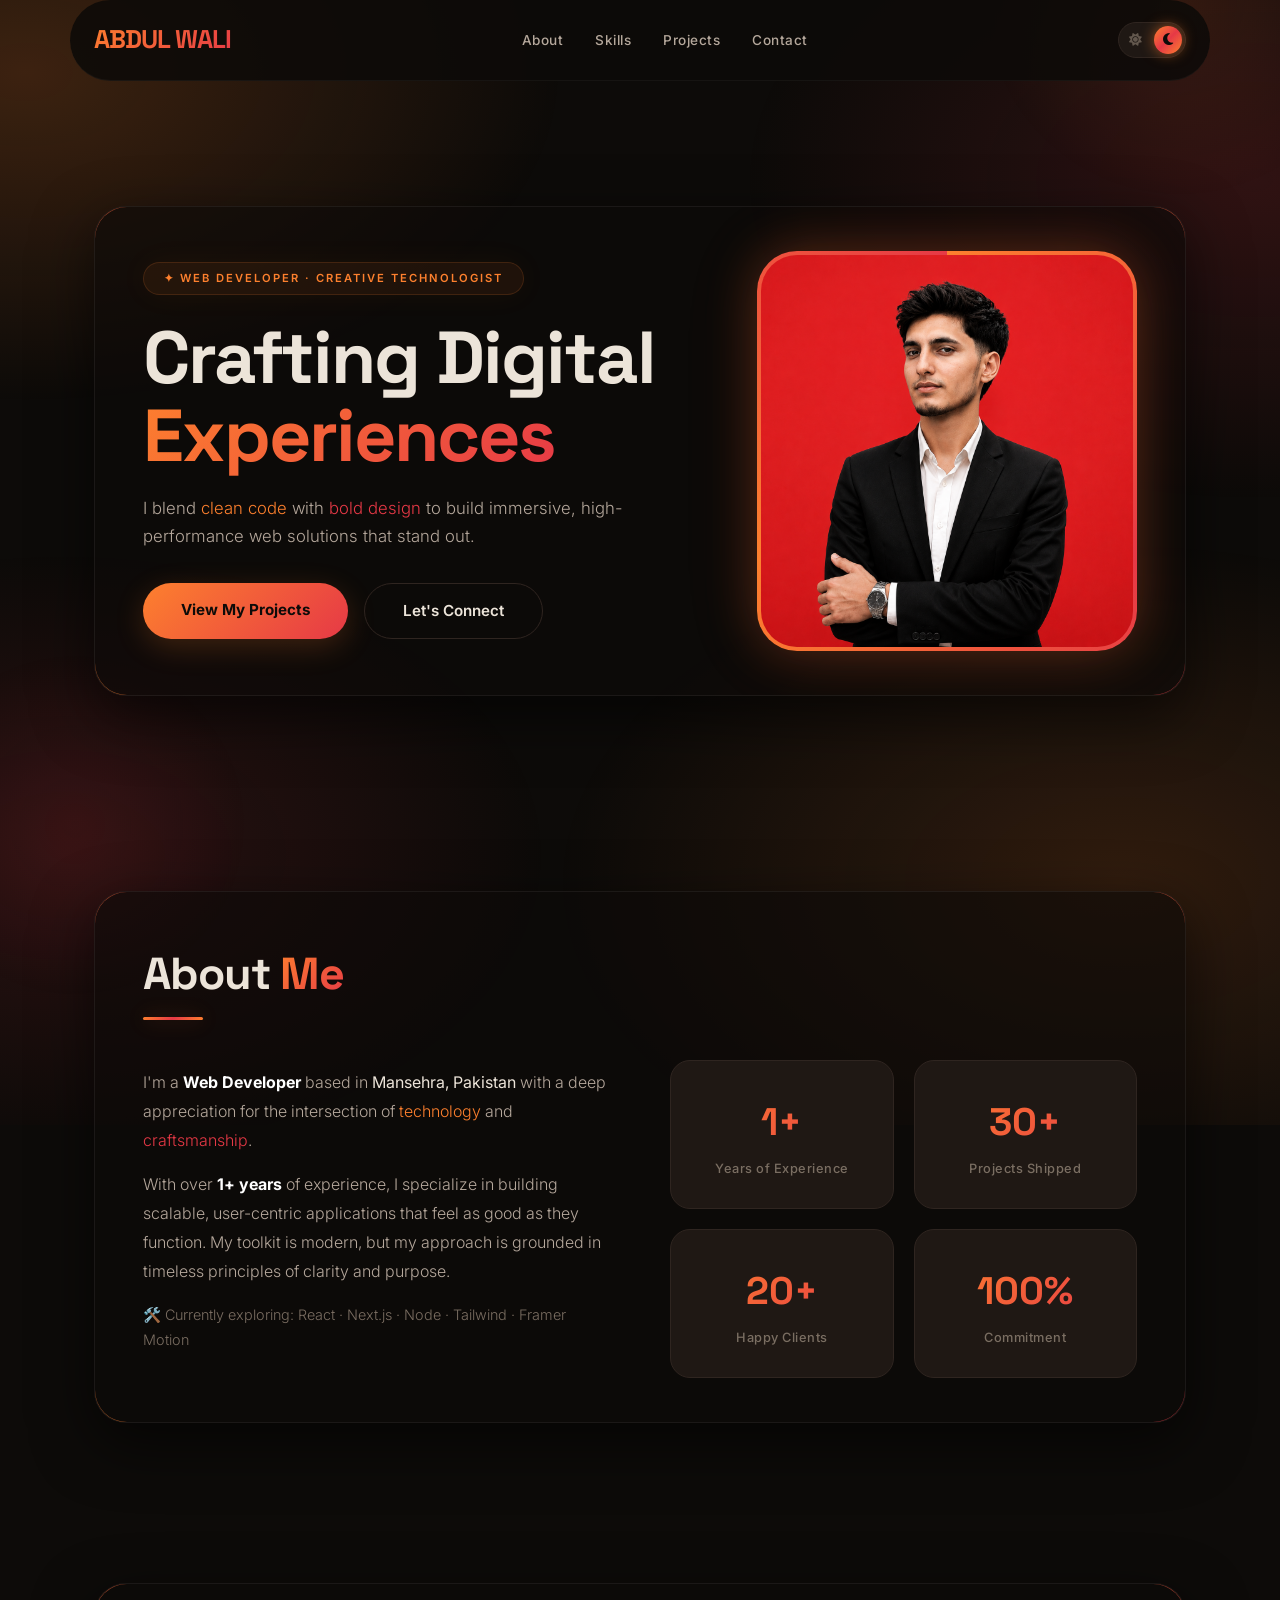
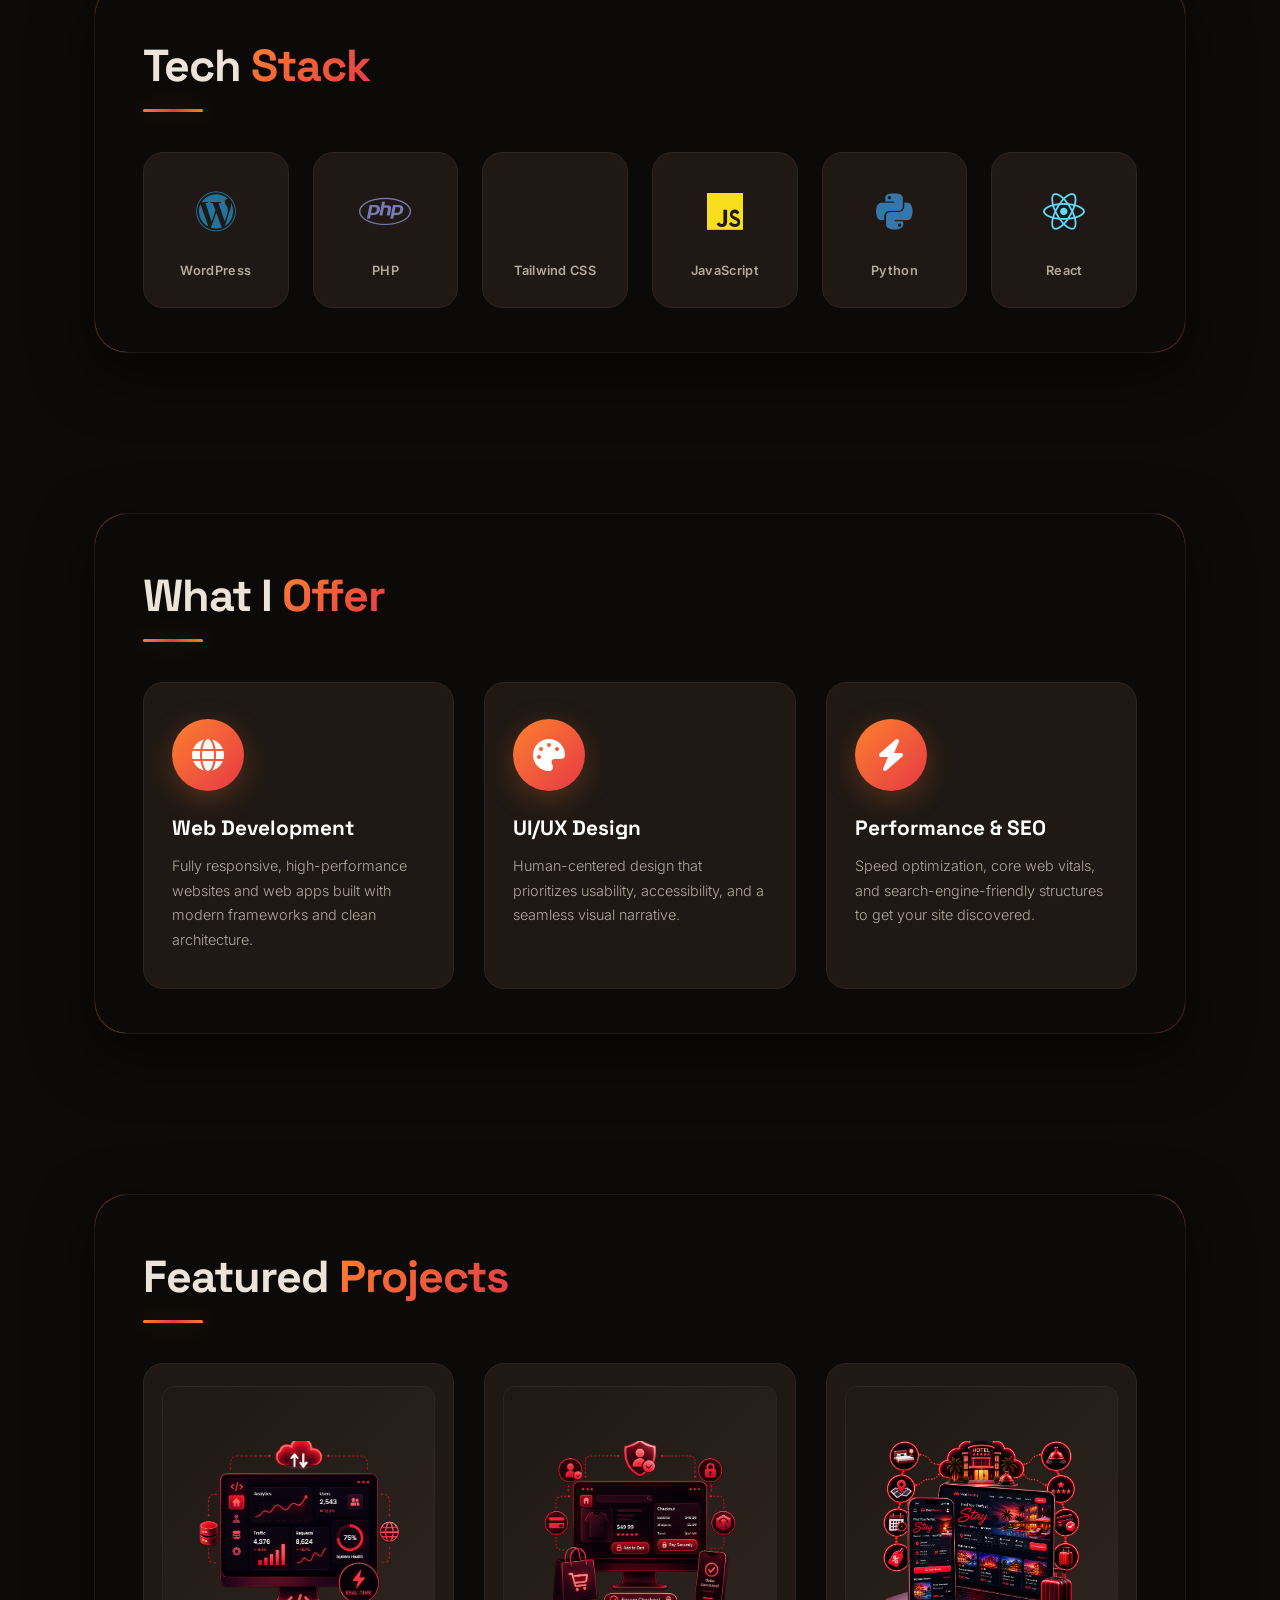
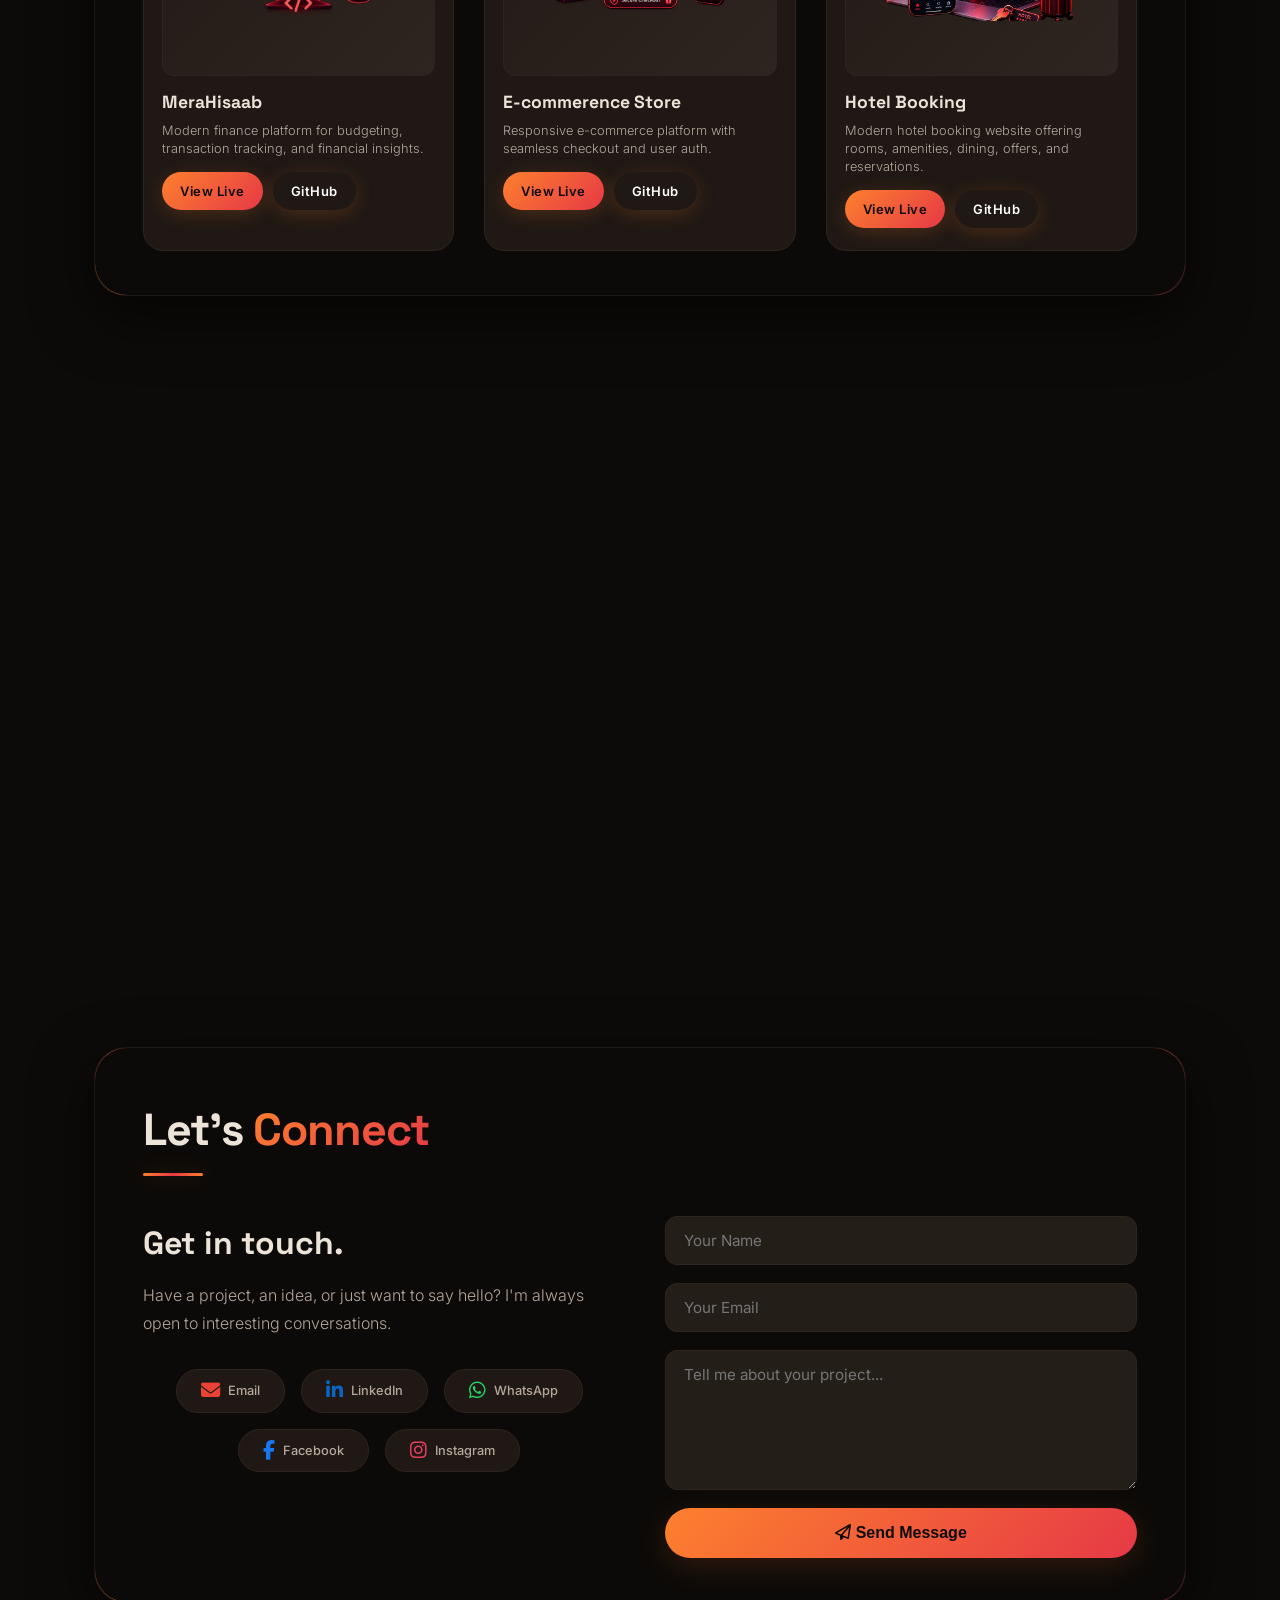
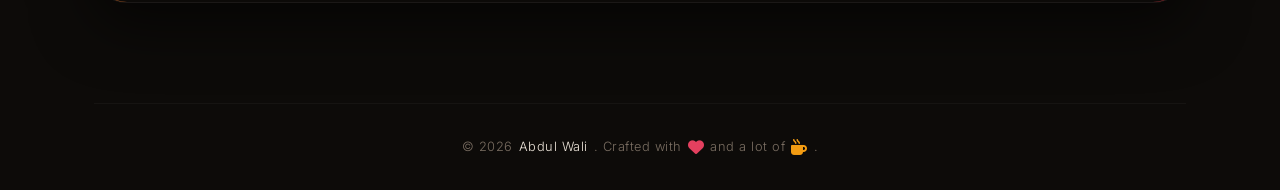
==== index.html @ cb3c31dd "Change greeting from 'Hello' to 'Goodbye'" ====
<!DOCTYPE html>
<html lang="en" data-theme="dark">

<head>
    <meta charset="UTF-8" />
    <meta name="viewport" content="width=device-width, initial-scale=1.0" />
    <title>Abdul Wali · Web Developer</title>
    <link rel="preconnect" href="https://fonts.googleapis.com" />
    <link rel="preconnect" href="https://fonts.gstatic.com" crossorigin />
    <link rel="icon" type="image/png" sizes="16x16" href="./protfolio.png">
    <link rel="icon" type="image/png" sizes="32x32" href="./protfolio.png">
    <link rel="icon" type="image/png" sizes="48x48" href="./protfolio.png">
    <link rel="apple-touch-icon" sizes="180x180" href="./protfolio.png">
    <link
        href="https://fonts.googleapis.com/css2?family=Space+Grotesk:wght@400;500;600;700&family=Inter:wght@300;400;500;600&family=Poppins:wght@600;700;800;900&display=swap"
        rel="stylesheet" />
    <link rel="stylesheet" href="https://cdnjs.cloudflare.com/ajax/libs/font-awesome/6.7.2/css/all.min.css" />
    <!-- ===== External Styles ===== -->
    <link rel="stylesheet" href="index.css" />
    <link rel="stylesheet" href="theme.css" />
    <!-- ===== THEME LOGIC (self-contained: dark / light) ===== -->
    <script>
        (function () {
            var R = document.documentElement, K = 'portfolio-theme';
            try { if (localStorage.getItem(K) === 'light') R.setAttribute('data-theme', 'light'); } catch (e) {}

            function sync(t) {
                var b = document.getElementById('themeToggle');
                if (!b) return;
                b.setAttribute('aria-checked', t === 'dark' ? 'true' : 'false');
                b.setAttribute('title', t === 'dark' ? 'Switch to light mode' : 'Switch to dark mode');
            }
            function setTheme(t) {
                R.setAttribute('data-theme', t);
                try { localStorage.setItem(K, t); } catch (e) {}
                sync(t);
            }
            window.toggleTheme = function () {
                R.classList.add('theme-anim');
                setTheme(R.getAttribute('data-theme') === 'dark' ? 'light' : 'dark');
                setTimeout(function () { R.classList.remove('theme-anim'); }, 600);
            };
            document.addEventListener('click', function (e) {
                if (e.target.closest && e.target.closest('#themeToggle')) window.toggleTheme();
            });
            document.addEventListener('DOMContentLoaded', function () {
                sync(R.getAttribute('data-theme') || 'dark');
            });
        })();
    </script>
</head>

<body>

    <!-- ===== PRELOADER ===== -->
    <div id="preloader">
        <div class="loader-container">
            <div class="loader-percent">
                <span id="percentNum">0</span><span class="percent-symbol">%</span>
            </div>
            <p class="loader-sub">Loading experience...</p>
        </div>
    </div>

    <!-- Background Orbs -->
    <div class="orb orb-1"></div>
    <div class="orb orb-2"></div>

    <div class="container">

        <!-- ===== NAVIGATION ===== -->
        <nav id="navbar">
            <div class="logo">ABDUL WALI</div>
            <button class="hamburger" id="hamburger" aria-label="Toggle navigation">
                <i class="fas fa-bars"></i>
            </button>
            <ul class="nav-links" id="navLinks">
                <li><a href="#about">About</a></li>
                <li><a href="#skills">Skills</a></li>
                <li><a href="#work">Projects</a></li>
                <li><a href="#contact">Contact</a></li>
            </ul>
            <!-- ===== THEME TOGGLE (Dark / Light) ===== -->
            <button class="theme-toggle" id="themeToggle" type="button" role="switch" aria-checked="true"
                aria-label="Toggle dark and light theme" title="Switch to light mode">
                <i class="fa-solid fa-sun tt-sun"></i>
                <i class="fa-solid fa-moon tt-moon"></i>
                <span class="tt-knob">
                    <i class="fa-solid fa-moon k-moon"></i>
                    <i class="fa-solid fa-sun k-sun"></i>
                </span>
            </button>
        </nav>

        <!-- ===== HERO ===== -->
        <section class="hero" id="home">
            <div class="section-glass reveal">
                <div class="hero-content">
                    <span class="badge">✦ Web Developer · Creative Technologist</span>
                    <h1>
                        Crafting Digital<br />
                        <span class="gradient-text">Experiences</span>
                    </h1>
                    <p>
                        I blend <span style="color:var(--neon-orange);">clean code</span> with
                        <span style="color:var(--neon-red);">bold design</span> to build
                        immersive, high-performance web solutions that stand out.
                    </p>
                    <div class="btn-group">
                        <a href="#work" class="btn-primary">View My Projects</a>
                        <a href="#contact" class="btn-secondary">Let's Connect</a>
                    </div>
                </div>
                <div class="hero-image-wrapper">
                    <img src="./mypci3.png" alt="Abdul Wali" />
                </div>
            </div>
        </section>

        <!-- ===== ABOUT ===== -->
        <section id="about">
            <div class="section-glass reveal">
                <h2 class="section-title">About <span class="accent">Me</span></h2>
                <div class="about-grid">
                    <div class="about-text">
                        <p>
                            I'm a <strong style="color:#fff;">Web Developer</strong> based in
                            <span class="earthy-accent">Mansehra, Pakistan</span> with a deep appreciation for the
                            intersection of <span style="color:var(--neon-orange);">technology</span> and
                            <span style="color:var(--neon-red);">craftsmanship</span>.
                        </p>
                        <p>
                            With over <strong style="color:#fff;">1+ years</strong> of experience,
                            I specialize in building scalable, user-centric applications that feel as
                            good as they function. My toolkit is modern, but my approach is grounded
                            in timeless principles of clarity and purpose.
                        </p>
                        <p style="color:var(--text-muted); font-size:0.9rem;">
                            🛠️ Currently exploring: React · Next.js · Node · Tailwind · Framer Motion
                        </p>
                    </div>
                    <div class="about-stats">
                        <div class="stat-card" data-count="1" data-suffix="+">
                            <div class="number"><span class="num-only">0</span>+</div>
                            <div class="label">Years of Experience</div>
                        </div>
                        <div class="stat-card" data-count="30" data-suffix="+">
                            <div class="number"><span class="num-only">0</span>+</div>
                            <div class="label">Projects Shipped</div>
                        </div>
                        <div class="stat-card" data-count="20" data-suffix="+">
                            <div class="number"><span class="num-only">0</span>+</div>
                            <div class="label">Happy Clients</div>
                        </div>
                        <div class="stat-card" data-count="100" data-suffix="%">
                            <div class="number"><span class="num-only">0</span>%</div>
                            <div class="label">Commitment</div>
                        </div>
                    </div>
                </div>
            </div>
        </section>

        <!-- ===== SKILLS ===== -->
        <section id="skills">
            <div class="section-glass reveal">
                <h2 class="section-title">Tech <span class="accent">Stack</span></h2>
                <div class="skills-grid">
                    <div class="skill-item">
                        <span class="icon"><i class="fa-brands fa-wordpress"></i></span>
                        <span class="name">WordPress</span>
                    </div>
                    <div class="skill-item">
                        <span class="icon"><i class="fa-brands fa-php"></i></span>
                        <span class="name">PHP</span>
                    </div>
                    <div class="skill-item">
                        <span class="icon"><i class="fa-brands fa-tailwind-css"></i></span>
                        <span class="name">Tailwind CSS</span>
                    </div>
                    <div class="skill-item">
                        <span class="icon"><i class="fa-brands fa-js"></i></span>
                        <span class="name">JavaScript</span>
                    </div>
                    <div class="skill-item">
                        <span class="icon"><i class="fa-brands fa-python"></i></span>
                        <span class="name">Python</span>
                    </div>
                    <div class="skill-item">
                        <span class="icon"><i class="fa-brands fa-react"></i></span>
                        <span class="name">React</span>
                    </div>
                </div>
            </div>
        </section>

        <!-- ===== SERVICES ===== -->
        <section id="services">
            <div class="section-glass reveal">
                <h2 class="section-title">What I <span class="accent">Offer</span></h2>
                <div class="services-grid">
                    <div class="service-card">
                        <span class="icon-globe"><i class="fa-solid fa-globe"></i></span>
                        <h3>Web Development</h3>
                        <p>Fully responsive, high-performance websites and web apps built with modern frameworks and clean architecture.</p>
                    </div>
                    <div class="service-card">
                        <span class="icon-palette"><i class="fa-solid fa-palette"></i></span>
                        <h3>UI/UX Design</h3>
                        <p>Human-centered design that prioritizes usability, accessibility, and a seamless visual narrative.</p>
                    </div>
                    <div class="service-card">
                        <span class="icon-bolt"><i class="fa-solid fa-bolt"></i></span>
                        <h3>Performance &amp; SEO</h3>
                        <p>Speed optimization, core web vitals, and search-engine-friendly structures to get your site discovered.</p>
                    </div>
                </div>
            </div>
        </section>

        <!-- ===== PROJECTS ===== -->
        <section id="work">
            <div class="section-glass reveal">
                <h2 class="section-title">Featured <span class="accent">Projects</span></h2>
                <div class="projects-grid">
                    <div class="project-card">
                        <div class="thumb"><img src="./servicespic-1.png" alt="StockAI" loading="lazy" /></div>
                        <h3>MeraHisaab</h3>
                        <p>Modern finance platform for budgeting, transaction tracking, and financial insights.</p>
                        <div class="project-buttons">
                            <a href="https://abdulwkhan449-cpu.github.io/MeraHisaab/" target="_blank" rel="noopener noreferrer" class="btn-live">View Live</a>
                            <a href="https://github.com/abdulwkhan449-cpu/MeraHisaab" target="_blank" rel="noopener noreferrer" class="btn-github">GitHub</a>
                        </div>
                    </div>
                    <div class="project-card">
                        <div class="thumb"><img src="./servicepic-2.png" alt="ShopVerse" loading="lazy" /></div>
                        <h3>E-commerence Store</h3>
                        <p>Responsive e-commerce platform with seamless checkout and user auth.</p>
                        <div class="project-buttons">
                            <a href="https://abdulwkhan449-cpu.github.io/Javed-Traders--Baffa/" target="_blank" rel="noopener noreferrer" class="btn-live">View Live</a>
                            <a href="https://github.com/abdulwkhan449-cpu/Javed-Traders--Baffa" target="_blank" rel="noopener noreferrer" class="btn-github">GitHub</a>
                        </div>
                    </div>
                    <div class="project-card">
                        <div class="thumb"><img src="./2345.png" alt="WeatherVue" loading="lazy" /></div>
                        <h3>Hotel Booking </h3>
                        <p>Modern hotel booking website offering rooms, amenities, dining, offers, and reservations.</p>
                        <div class="project-buttons">
                            <a href="https://abdulwkhan449-cpu.github.io/Hotel-Booking-/" target="_blank" rel="noopener noreferrer" class="btn-live">View Live</a>
                            <a href="https://github.com/abdulwkhan449-cpu/Hotel-Booking-/settings/pages" target="_blank" rel="noopener noreferrer" class="btn-github">GitHub</a>
                        </div>
                    </div>
                </div>
            </div>
        </section>

        <!-- ===== TESTIMONIALS ===== -->
        <section id="testimonials">
            <div class="section-glass reveal">
                <h2 class="section-title">Kind <span class="accent">Words</span></h2>
                <div class="testimonials-grid">
                    <div class="testimonial-card">
                        <div class="quote">"</div>
                        <p>An absolute pleasure to work with. Brought our vision to life with incredible attention to
                            detail and a deep understanding of user experience.</p>
                        <div class="author">
                            <span class="name">— Khurram khan</span>
                            <span class="role">CEO, CIMT</span>
                        </div>
                    </div>
                    <div class="testimonial-card">
                        <div class="quote">"</div>
                        <p>One of the most dedicated developers I've met. Not only did they deliver ahead of schedule,
                            but the code quality is top-tier.</p>
                        <div class="author">
                            <span class="name">— Talha Nawaz</span>
                            <span class="role">Product Lead, CIMT Mansehra</span>
                        </div>
                    </div>
                </div>
            </div>
        </section>

        <!-- ===== CONTACT ===== -->
        <section id="contact">
            <div class="section-glass reveal">
                <h2 class="section-title">Let's <span class="accent">Connect</span></h2>
                <div class="contact-wrapper">
                    <div class="contact-info">
                        <h2>Get in touch.</h2>
                        <p>
                            Have a project, an idea, or just want to say hello?
                            I'm always open to interesting conversations.
                        </p>
                        <div class="social-links">
                            <a href="https://mail.google.com/mail/u/0/#inbox?compose=new" class="social-link" aria-label="Email">
                                <span class="icon"><i class="fa-solid fa-envelope"></i></span>
                                Email
                            </a>
                            <a href="https://www.linkedin.com/in/abdul-wali-15829a40a/" target="_blank" class="social-link" aria-label="LinkedIn">
                                <span class="icon"><i class="fa-brands fa-linkedin-in"></i></span>
                                LinkedIn
                            </a>
                            <a href="https://wa.me/+923175565531?text=Hi%20Abdul%2C%20I%20have%20a%20project%20idea!" target="_blank" class="social-link" aria-label="WhatsApp">
                                <span class="icon"><i class="fa-brands fa-whatsapp"></i></span>
                                WhatsApp
                            </a>
                            <a href="https://www.facebook.com/abdulwali.17/" class="social-link" aria-label="Facebook">
                                <span class="icon"><i class="fa-brands fa-facebook-f"></i></span>
                                Facebook
                            </a>
                            <a href="https://www.instagram.com/iabdulwali19/" class="social-link" aria-label="Instagram">
                                <span class="icon"><i class="fa-brands fa-instagram"></i></span>
                                Instagram
                            </a>
                        </div>
                    </div>

                    <div class="contact-right-col">
                        <!-- ===== CONTACT FORM – Formspree ===== -->
                        <form class="contact-form" id="contactForm"
                              action="https://formspree.io/f/xojgbeqo"
                              method="POST">
                            <input type="text" name="name" placeholder="Your Name" required aria-label="Your Name" />
                            <input type="email" name="email" placeholder="Your Email" required aria-label="Your Email" />
                            <textarea name="message" placeholder="Tell me about your project..." required aria-label="Your Message"></textarea>
                            <button type="submit">
                                <i class="fa-regular fa-paper-plane"></i> Send Message
                            </button>
                        </form>

                        <!-- ===== SUCCESS MESSAGE ===== -->
                        <div class="form-success" id="formSuccess">
                            <div class="success-icon">
                                <i class="fa-solid fa-check"></i>
                            </div>
                            <h3>Thank You!</h3>
                            <p>
                                Your message has been sent successfully.<br />
                                I'll get back to you shortly.
                            </p>
                            <button class="btn-reset" id="resetFormBtn" type="button">Send another message</button>
                        </div>
                    </div>
                </div>
            </div>
        </section>

        <!-- ===== FOOTER ===== -->
        <footer>
            &copy; 2026 <span style="color:var(--text-primary);">Abdul Wali</span>.
            Crafted with <span class="footer-icon"><i class="fa-solid fa-heart"></i></span>
            and a lot of <span class="footer-icon mug"><i class="fa-solid fa-mug-hot"></i></span>.
        </footer>

    </div>

    <!-- ===== External Scripts ===== -->
    <script src="index.js"></script>
    <script src="theme.js"></script>
</body>

</html>
---- index.css ----
:root {
    --bg-primary: #0d0b09;
    --bg-secondary: #171210;
    --bg-card: #1f1814;
    --bg-input: #241e19;
    --border-color: #2f2520;
    --text-primary: #ece4d9;
    --text-secondary: #b5a89c;
    --text-muted: #7a6e62;
    --neon-orange: #fd802e;
    --neon-red: #E63946;
    --gradient-hero: linear-gradient(135deg, #fd802e 0%, #E63946 50%, #fd802e 100%);
    --shadow-orange: 0 0 30px rgba(253, 128, 46, 0.2);
    --shadow-red: 0 0 30px rgba(230, 57, 70, 0.2);
    --radius: 20px;
}

/* ===== RESET & GLOBAL ===== */
* {
    margin: 0;
    padding: 0;
    box-sizing: border-box;
}
html {
    scroll-behavior: smooth;
    margin: 0;
    padding: 0;
    overflow-x: hidden; /* 🎯 FIX: horizontal overscroll band */
}
body {
    font-family: 'Inter', sans-serif;
    background: var(--bg-primary);
    color: var(--text-primary);
    line-height: 1.7;
    overflow-x: hidden;
    margin: 0;
    padding: 0;
    width: 100%;
    max-width: 100vw;
}
body.menu-open {
    overflow: hidden;
}

::-webkit-scrollbar {
    width: 6px;
}
::-webkit-scrollbar-track {
    background: var(--bg-primary);
}
::-webkit-scrollbar-thumb {
    background: var(--neon-orange);
    border-radius: 10px;
    box-shadow: 0 0 20px rgba(253, 128, 46, 0.3);
}
a {
    text-decoration: none;
    color: inherit;
}
.container {
    max-width: 1140px;
    margin: 0 auto;
    padding: 0 24px;
}
section {
    padding: 80px 0;
}

/* ===== PRELOADER – PERCENTAGE COUNTER ===== */
#preloader {
    position: fixed;
    top: 0;
    left: 0;
    width: 100vw;
    height: 100vh;
    height: 100dvh;
    z-index: 99999;
    background: var(--bg-primary);
    display: flex;
    align-items: center;
    justify-content: center;
    flex-direction: column;
    transition: opacity 0.6s ease, visibility 0.6s ease;
    opacity: 1;
    visibility: visible;
    margin: 0;
    padding: 0;
}
#preloader.fade-out {
    opacity: 0;
    visibility: hidden;
    pointer-events: none;
}
.loader-container {
    text-align: center;
    display: flex;
    flex-direction: column;
    align-items: center;
    gap: 20px;
}
.loader-percent {
    font-family: 'Poppins', sans-serif;
    font-size: clamp(4rem, 16vw, 9rem);
    font-weight: 800;
    line-height: 1;
    letter-spacing: -4px;
    display: flex;
    align-items: baseline;
    justify-content: center;
    background: var(--gradient-hero);
    background-size: 200% 200%;
    -webkit-background-clip: text;
    background-clip: text;
    color: transparent;
    animation: shimmer 3s ease infinite;
    text-shadow: 0 0 60px rgba(253, 128, 46, 0.25);
    position: relative;
    user-select: none;
}
.loader-percent::before {
    content: '';
    position: absolute;
    inset: -40px;
    border-radius: 50%;
    background: radial-gradient(circle, rgba(253, 128, 46, 0.12), rgba(230, 57, 70, 0.06), transparent 70%);
    animation: pulseGlow 2s ease-in-out infinite;
    z-index: -1;
    pointer-events: none;
}
.loader-percent .percent-symbol {
    font-size: 0.45em;
    font-weight: 700;
    letter-spacing: 0;
    margin-left: 4px;
    align-self: flex-start;
    margin-top: 0.35em;
}
.loader-sub {
    color: var(--text-muted);
    font-size: 0.8rem;
    letter-spacing: 5px;
    text-transform: uppercase;
    font-weight: 300;
    animation: pulseText 1.8s ease-in-out infinite;
    font-family: 'Inter', sans-serif;
}
@keyframes pulseGlow {
    0%,
    100% {
        transform: scale(1);
        opacity: 0.5;
    }
    50% {
        transform: scale(1.15);
        opacity: 1;
    }
}
@keyframes pulseText {
    0%,
    100% {
        opacity: 0.3;
    }
    50% {
        opacity: 1;
    }
}

/* ===== GLASS CARD ===== */
.section-glass {
    background: rgba(13, 11, 9, 0.55);
    backdrop-filter: blur(16px);
    -webkit-backdrop-filter: blur(16px);
    border: 1px solid rgba(255, 255, 255, 0.06);
    border-radius: 32px;
    padding: 44px 48px;
    box-shadow: 0 20px 60px rgba(0, 0, 0, 0.6);
    transition: border-color 0.4s ease, box-shadow 0.4s ease;
    position: relative;
    overflow: hidden;
}
.section-glass::before {
    content: '';
    position: absolute;
    inset: -2px;
    border-radius: 34px;
    padding: 2px;
    background: conic-gradient(from 0deg, #fd802e, #E63946, #fd802e, #E63946);
    -webkit-mask: linear-gradient(#fff 0 0) content-box, linear-gradient(#fff 0 0);
    -webkit-mask-composite: xor;
    mask-composite: exclude;
    pointer-events: none;
    opacity: 0.6;
    transition: opacity 0.4s ease;
    z-index: 0;
}
.section-glass:hover::before {
    opacity: 1;
}
.section-glass>* {
    position: relative;
    z-index: 1;
}

/* ===== REVEAL ===== */
.reveal {
    opacity: 0;
    transform: translateY(40px);
    transition: opacity 0.9s cubic-bezier(0.23, 1, 0.32, 1), transform 0.9s cubic-bezier(0.23, 1, 0.32, 1);
}
.reveal.visible {
    opacity: 1;
    transform: translateY(0);
}

/* ===== ORBS ===== */
.orb {
    position: fixed;
    border-radius: 50%;
    filter: blur(120px);
    pointer-events: none;
    z-index: 0;
}
.orb-1 {
    width: 400px;
    height: 400px;
    background: rgba(253, 128, 46, 0.06);
    top: -200px;
    right: -100px;
}
.orb-2 {
    width: 350px;
    height: 350px;
    background: rgba(230, 57, 70, 0.05);
    bottom: -100px;
    left: -100px;
}

/* ===== SECTION TITLES ===== */
.section-title {
    font-family: 'Space Grotesk', sans-serif;
    font-size: clamp(2rem, 4vw, 2.8rem);
    font-weight: 700;
    margin-bottom: 48px;
    letter-spacing: -1px;
    position: relative;
    display: inline-block;
}
.section-title::after {
    content: '';
    position: absolute;
    bottom: -8px;
    left: 0;
    width: 60px;
    height: 3px;
    background: var(--gradient-hero);
    border-radius: 10px;
    box-shadow: 0 0 20px rgba(253, 128, 46, 0.3);
}
.section-title .accent {
    background: var(--gradient-hero);
    background-size: 200% 200%;
    -webkit-background-clip: text;
    background-clip: text;
    color: transparent;
    animation: shimmer 4s ease infinite;
}
@keyframes shimmer {
    0% {
        background-position: 0% 50%;
    }
    50% {
        background-position: 100% 50%;
    }
    100% {
        background-position: 0% 50%;
    }
}

/* ===== NAV ===== */
nav {
    padding: 18px 0;
    display: flex;
    justify-content: space-between;
    align-items: center;
    position: sticky;
    top: 0;
    z-index: 100;
    background: rgba(13, 11, 9, 0.88);
    backdrop-filter: none;
    -webkit-backdrop-filter: none;
    border-bottom: 1px solid rgba(255, 255, 255, 0.04);
    margin: 0 -24px;
    padding-left: 24px;
    padding-right: 24px;
    border-radius: 50px;
    margin-bottom: 10px;
    transition: transform 0.9s cubic-bezier(0.34, 1.56, 0.64, 1),
        background 0.9s ease,
        backdrop-filter 0.9s ease,
        box-shadow 0.9s ease,
        border-color 0.9s ease,
        border-radius 0.9s ease;
    transform: translateY(0);
    will-change: transform, background, backdrop-filter, box-shadow;
    box-shadow: 0 4px 30px rgba(0, 0, 0, 0);
    -webkit-font-smoothing: antialiased;
    -moz-osx-font-smoothing: grayscale;
    text-rendering: optimizeLegibility;
}
nav.scrolled {
    transform: translateY(10px);
    background: rgba(13, 11, 9, 0.94);
    backdrop-filter: blur(12px);
    -webkit-backdrop-filter: blur(12px);
    box-shadow: 0 8px 50px rgba(0, 0, 0, 0.35);
    border-color: rgba(255, 255, 255, 0.06);
    border-radius: 40px;
}
nav.scrolled::after {
    content: '';
    position: absolute;
    inset: -1px;
    border-radius: 42px;
    padding: 1px;
    background: conic-gradient(from 0deg, rgba(253, 128, 46, 0.15), rgba(230, 57, 70, 0.15), rgba(253, 128, 46, 0.15));
    -webkit-mask: linear-gradient(#fff 0 0) content-box, linear-gradient(#fff 0 0);
    -webkit-mask-composite: xor;
    mask-composite: exclude;
    pointer-events: none;
    opacity: 0;
    transition: opacity 0.9s ease;
}
nav.scrolled::after {
    opacity: 1;
}
.logo {
    font-family: 'Space Grotesk', sans-serif;
    font-size: 1.6rem;
    font-weight: 700;
    background: var(--gradient-hero);
    background-size: 200% 200%;
    -webkit-background-clip: text;
    background-clip: text;
    color: transparent;
    animation: shimmer 4s ease infinite;
    letter-spacing: -1px;
    position: relative;
    z-index: 2;
}
.hamburger {
    display: none;
    background: transparent;
    border: none;
    color: var(--text-primary);
    font-size: 1.8rem;
    cursor: pointer;
    padding: 4px 8px;
    transition: color 0.3s ease;
    z-index: 1001;
}
.hamburger:hover {
    color: var(--neon-orange);
}
.nav-links {
    display: flex;
    gap: 32px;
    list-style: none;
    position: relative;
    z-index: 2;
}
.nav-links a {
    color: var(--text-secondary);
    font-size: 0.85rem;
    font-weight: 500;
    transition: color 0.3s ease;
    letter-spacing: 0.5px;
    position: relative;
    -webkit-font-smoothing: antialiased;
    -moz-osx-font-smoothing: grayscale;
    text-rendering: optimizeLegibility;
}
.nav-links a::after {
    content: '';
    position: absolute;
    bottom: -4px;
    left: 0;
    width: 0;
    height: 2px;
    background: var(--neon-orange);
    transition: width 0.3s ease;
    box-shadow: 0 0 10px rgba(253, 128, 46, 0.4);
}
.nav-links a:hover {
    color: #fff;
}
.nav-links a:hover::after {
    width: 100%;
}

/* ===== HERO ===== */
.hero {
    min-height: 80vh;
    display: flex;
    align-items: center;
    position: relative;
    z-index: 2;
    padding: 20px 0;
    border: none;
}
.hero .section-glass {
    display: flex;
    align-items: center;
    gap: 50px;
    width: 100%;
    padding: 44px 48px;
}
.hero-content {
    flex: 1;
}
.hero-content .badge {
    display: inline-block;
    background: rgba(253, 128, 46, 0.08);
    border: 1px solid rgba(253, 128, 46, 0.15);
    color: var(--neon-orange);
    padding: 6px 20px;
    border-radius: 40px;
    font-size: 0.7rem;
    font-weight: 600;
    letter-spacing: 2px;
    text-transform: uppercase;
    margin-bottom: 24px;
    box-shadow: 0 0 30px rgba(253, 128, 46, 0.05);
}
.hero-content h1 {
    font-family: 'Space Grotesk', sans-serif;
    font-size: clamp(2.6rem, 7vw, 4.6rem);
    font-weight: 700;
    line-height: 1.05;
    letter-spacing: -2px;
    margin-bottom: 20px;
}
.hero-content h1 .gradient-text {
    background: var(--gradient-hero);
    background-size: 200% 200%;
    -webkit-background-clip: text;
    background-clip: text;
    color: transparent;
    animation: shimmer 4s ease infinite;
}
.hero-content p {
    font-size: 1.05rem;
    color: var(--text-secondary);
    max-width: 480px;
    font-weight: 300;
    margin-bottom: 32px;
}
.hero-image-wrapper {
    flex-shrink: 0;
    width: 380px;
    height: 400px;
    border-radius: 40px;
    padding: 4px;
    background: conic-gradient(from 0deg, #fd802e, #E63946, #fd802e, #E63946);
    animation: pulseZoom 3.5s ease-in-out infinite;
    box-shadow: 0 0 50px rgba(253, 128, 46, 0.25), 0 0 80px rgba(230, 57, 70, 0.1);
    transition: transform 1.1s ease;
    will-change: transform, box-shadow;
}
.hero-image-wrapper:hover {
    animation-play-state: paused;
    transform: scale(1.05);
    box-shadow: 0 0 80px rgba(253, 128, 46, 0.5), 0 0 120px rgba(230, 57, 70, 0.3);
}
.hero-image-wrapper img {
    width: 100%;
    height: 100%;
    border-radius: 36px;
    object-fit: cover;
    display: block;
    background: var(--bg-primary);
}
@keyframes pulseZoom {
    0%,
    100% {
        transform: scale(1);
        box-shadow: 0 0 50px rgba(253, 128, 46, 0.25), 0 0 80px rgba(230, 57, 70, 0.1);
    }
    50% {
        transform: scale(1.04);
        box-shadow: 0 0 80px rgba(253, 128, 46, 0.5), 0 0 120px rgba(230, 57, 70, 0.25);
    }
}
.btn-group {
    display: flex;
    flex-wrap: wrap;
    gap: 16px;
}
.btn-primary {
    background: var(--gradient-hero);
    background-size: 200% 200%;
    animation: shimmer 4s ease infinite;
    border: none;
    padding: 14px 38px;
    border-radius: 60px;
    color: #0d0b09;
    font-weight: 700;
    font-size: 0.95rem;
    cursor: pointer;
    transition: transform 0.3s ease, box-shadow 0.3s ease;
    box-shadow: 0 8px 30px rgba(253, 128, 46, 0.2);
    display: inline-block;
    text-align: center;
}
.btn-primary:hover {
    transform: translateY(-4px);
    box-shadow: 0 16px 50px rgba(253, 128, 46, 0.35);
}
.btn-secondary {
    background: transparent;
    border: 1px solid var(--border-color);
    padding: 14px 38px;
    border-radius: 60px;
    color: var(--text-primary);
    font-weight: 600;
    font-size: 0.95rem;
    cursor: pointer;
    transition: all 0.3s ease;
    display: inline-block;
    text-align: center;
}
.btn-secondary:hover {
    border-color: var(--neon-red);
    color: #fff;
    background: rgba(230, 57, 70, 0.05);
    box-shadow: 0 0 30px rgba(230, 57, 70, 0.05);
}

/* ===== ABOUT ===== */
.about-grid {
    display: grid;
    grid-template-columns: 1fr 1fr;
    gap: 60px;
    align-items: center;
}
.about-text p {
    color: var(--text-secondary);
    margin-bottom: 16px;
    font-size: 1rem;
    font-weight: 300;
    line-height: 1.8;
}
.about-text .earthy-accent {
    color: var(--text-primary);
    font-weight: 400;
}
.about-stats {
    display: grid;
    grid-template-columns: 1fr 1fr;
    gap: 20px;
}
.stat-card {
    background: var(--bg-card);
    border: 1px solid var(--border-color);
    border-radius: var(--radius);
    padding: 28px 20px;
    text-align: center;
    transition: all 0.4s ease;
}
.stat-card:hover {
    border-color: var(--neon-orange);
    transform: translateY(-6px);
    box-shadow: var(--shadow-orange);
}
.stat-card .number {
    font-family: 'Space Grotesk', sans-serif;
    font-size: 2.4rem;
    font-weight: 700;
    background: var(--gradient-hero);
    background-size: 200% 200%;
    -webkit-background-clip: text;
    background-clip: text;
    color: transparent;
    animation: shimmer 4s ease infinite;
}
.stat-card .label {
    color: var(--text-muted);
    font-size: 0.8rem;
    font-weight: 500;
    letter-spacing: 0.5px;
    margin-top: 4px;
}

/* ===== SKILLS – BRAND COLORS ===== */
.skills-grid {
    display: grid;
    grid-template-columns: repeat(auto-fit, minmax(120px, 1fr));
    gap: 24px;
}
.skill-item {
    background: var(--bg-card);
    border: 1px solid var(--border-color);
    border-radius: var(--radius);
    padding: 24px 16px;
    text-align: center;
    transition: all 0.4s ease;
    cursor: default;
}
.skill-item:hover {
    border-color: var(--neon-red);
    transform: translateY(-8px);
    box-shadow: 0 0 40px rgba(230, 57, 70, 0.05);
}
.skill-item .icon {
    font-size: 2.6rem;
    display: block;
    margin-bottom: 8px;
}
.skill-item .name {
    font-size: 0.8rem;
    font-weight: 600;
    color: var(--text-secondary);
    letter-spacing: 0.3px;
}

/* — Authentic brand colors for each technology — */
.skill-item .fa-wordpress {
    color: #21759b;
}
.skill-item .fa-php {
    color: #777BB4;
}
.skill-item .fa-tailwind-css {
    color: #06B6D4;
}
.skill-item .fa-js {
    color: #F7DF1E;
}
.skill-item .fa-python {
    color: #3776AB;
}
.skill-item .fa-react {
    color: #61DAFB;
}

/* ===== SERVICES – ADVANCED ICONS ===== */
.services-grid {
    display: grid;
    grid-template-columns: repeat(auto-fit, minmax(260px, 1fr));
    gap: 30px;
}
.service-card {
    background: var(--bg-card);
    border: 1px solid var(--border-color);
    border-radius: var(--radius);
    padding: 36px 28px;
    transition: all 0.4s ease;
    position: relative;
    overflow: hidden;
}
.service-card::before {
    content: '';
    position: absolute;
    top: 0;
    left: 0;
    width: 100%;
    height: 3px;
    background: var(--gradient-hero);
    opacity: 0;
    transition: opacity 0.4s ease;
}
.service-card:hover::before {
    opacity: 1;
}
.service-card:hover {
    border-color: rgba(253, 128, 46, 0.2);
    transform: translateY(-8px);
    box-shadow: 0 20px 60px rgba(0, 0, 0, 0.4);
}
.service-card .icon-globe,
.service-card .icon-palette,
.service-card .icon-bolt {
    display: inline-flex;
    align-items: center;
    justify-content: center;
    width: 72px;
    height: 72px;
    border-radius: 50%;
    margin-bottom: 20px;
    font-size: 2rem;
    color: #fff;
    background: var(--gradient-hero);
    background-size: 200% 200%;
    animation: shimmer 4s ease infinite;
    box-shadow: 0 8px 30px rgba(253, 128, 46, 0.25);
    transition: all 0.4s cubic-bezier(0.34, 1.56, 0.64, 1);
    position: relative;
}
.service-card .icon-globe::after,
.service-card .icon-palette::after,
.service-card .icon-bolt::after {
    content: '';
    position: absolute;
    inset: -4px;
    border-radius: 50%;
    background: var(--gradient-hero);
    background-size: 200% 200%;
    animation: shimmer 4s ease infinite;
    z-index: -1;
    opacity: 0;
    filter: blur(12px);
    transition: opacity 0.4s ease;
}
.service-card:hover .icon-globe,
.service-card:hover .icon-palette,
.service-card:hover .icon-bolt {
    transform: scale(1.12) rotate(4deg);
    box-shadow: 0 0 40px rgba(253, 128, 46, 0.5), 0 0 80px rgba(230, 57, 70, 0.3);
}
.service-card:hover .icon-globe::after,
.service-card:hover .icon-palette::after,
.service-card:hover .icon-bolt::after {
    opacity: 1;
}
.service-card .icon-globe i,
.service-card .icon-palette i,
.service-card .icon-bolt i {
    color: #fff;
}
.service-card h3 {
    font-family: 'Space Grotesk', sans-serif;
    font-size: 1.3rem;
    margin-bottom: 8px;
    color: #fff;
}
.service-card p {
    color: var(--text-secondary);
    font-size: 0.9rem;
    font-weight: 300;
}

/* ===== PROJECTS ===== */
.projects-grid {
    display: grid;
    grid-template-columns: repeat(auto-fit, minmax(280px, 1fr));
    gap: 30px;
}
.project-card {
    background: var(--bg-card);
    border: 1px solid var(--border-color);
    border-radius: var(--radius);
    padding: 22px 18px;
    transition: all 0.4s ease;
    cursor: default;
}
.project-card:hover {
    border-color: var(--neon-red);
    transform: translateY(-10px);
    box-shadow: var(--shadow-red);
}
.project-card .thumb {
    width: 100%;
    height: 290px;
    background: linear-gradient(135deg, #1f1814, #2f2520);
    border-radius: 12px;
    margin-bottom: 12px;
    display: flex;
    align-items: center;
    justify-content: center;
    border: 1px solid var(--border-color);
    overflow: hidden;
}
.project-card .thumb img {
    width: 200px;
    height: 180px;
    object-fit: cover;
    display: block;
}
.project-card h3 {
    font-family: 'Space Grotesk', sans-serif;
    font-size: 1.1rem;
    margin-bottom: 4px;
}
.project-card p {
    color: var(--text-secondary);
    font-size: 0.8rem;
    font-weight: 300;
    margin-bottom: 14px;
    line-height: 1.4;
}
.project-buttons {
    display: flex;
    gap: 10px;
    flex-wrap: wrap;
}
.project-buttons a {
    padding: 8px 18px;
    border-radius: 60px;
    text-decoration: none;
    font-weight: 600;
    font-size: 13px;
    transition: all 0.3s ease;
    display: inline-block;
    text-align: center;
    cursor: pointer;
    border: none;
    letter-spacing: 0.5px;
    background-size: 200% 200%;
    animation: shimmer 4s ease infinite;
    box-shadow: 0 4px 20px rgba(253, 128, 46, 0.2);
}
.btn-live {
    background: var(--gradient-hero);
    color: #0d0b09 !important;
    box-shadow: 0 4px 20px rgba(253, 128, 46, 0.25);
}
.btn-github {
    background: #1f1814;
    color: #fff !important;
    border: 1px solid var(--neon-orange);
    box-shadow: 0 4px 20px rgba(253, 128, 46, 0.1);
}
.project-buttons a:hover {
    transform: translateY(-4px);
    box-shadow: 0 8px 30px rgba(253, 128, 46, 0.35);
    opacity: 0.9;
}
.btn-github:hover {
    background: var(--neon-orange);
    color: #0d0b09 !important;
    border-color: var(--neon-orange);
}

/* ===== TESTIMONIALS ===== */
.testimonials-grid {
    display: grid;
    grid-template-columns: repeat(auto-fit, minmax(260px, 1fr));
    gap: 30px;
}
.testimonial-card {
    background: var(--bg-card);
    border: 1px solid var(--border-color);
    border-radius: var(--radius);
    padding: 32px 28px;
    transition: all 0.4s ease;
    position: relative;
}
.testimonial-card:hover {
    border-color: var(--neon-red);
}
.testimonial-card .quote {
    font-size: 2.5rem;
    color: var(--neon-orange);
    opacity: 0.3;
    line-height: 1;
    margin-bottom: -10px;
    font-family: 'Georgia', serif;
}
.testimonial-card p {
    color: var(--text-secondary);
    font-style: italic;
    font-weight: 300;
    font-size: 0.95rem;
    margin-bottom: 16px;
}
.testimonial-card .author .name {
    font-weight: 600;
    color: #fff;
    font-size: 0.95rem;
}
.testimonial-card .author .role {
    color: var(--text-muted);
    font-size: 0.75rem;
}

/* ===== CONTACT ===== */
.contact-wrapper {
    display: grid;
    grid-template-columns: 1fr 1fr;
    gap: 50px;
    align-items: start;
}
.contact-info h2 {
    font-family: 'Space Grotesk', sans-serif;
    font-size: 2rem;
    margin-bottom: 12px;
}
.contact-info p {
    color: var(--text-secondary);
    font-weight: 300;
    margin-bottom: 32px;
}
.social-links {
    display: flex;
    justify-content: center;
    flex-wrap: wrap;
    gap: 16px;
}
.social-link {
    background: var(--bg-card);
    border: 1px solid var(--border-color);
    padding: 10px 24px;
    border-radius: 60px;
    color: var(--text-secondary);
    font-size: 0.8rem;
    font-weight: 500;
    transition: all 0.3s ease;
    display: flex;
    align-items: center;
    gap: 8px;
}
.social-link .icon {
    font-size: 1.2rem;
    display: inline-flex;
    align-items: center;
    justify-content: center;
}
.social-link:nth-child(1) .icon {
    color: #ea4335;
}
.social-link:nth-child(2) .icon {
    color: #0a66c2;
}
.social-link:nth-child(3) .icon {
    color: #25d366;
}
.social-link:nth-child(4) .icon {
    color: #1877f2;
}
.social-link:nth-child(5) .icon {
    color: #e4405f;
}
.social-link:hover {
    border-color: var(--neon-orange);
    color: #fff;
    background: rgba(253, 128, 46, 0.05);
    box-shadow: var(--shadow-orange);
}
.social-link:hover .icon {
    color: #fff;
}

.contact-right-col {
    position: relative;
    min-height: 340px;
}
.contact-form {
    display: flex;
    flex-direction: column;
    gap: 18px;
    transition: opacity 0.4s ease, transform 0.4s ease;
}
.contact-form.hidden {
    display: none;
}
.contact-form input,
.contact-form textarea {
    background: var(--bg-input);
    border: 1px solid var(--border-color);
    border-radius: 12px;
    padding: 14px 18px;
    color: var(--text-primary);
    font-family: 'Inter', sans-serif;
    font-size: 0.95rem;
    transition: all 0.3s ease;
    outline: none;
    width: 100%;
}
.contact-form input:focus,
.contact-form textarea:focus {
    border-color: var(--neon-orange);
    box-shadow: 0 0 30px rgba(253, 128, 46, 0.05);
}
.contact-form textarea {
    min-height: 140px;
    resize: vertical;
}
.contact-form button {
    background: var(--gradient-hero);
    background-size: 200% 200%;
    animation: shimmer 4s ease infinite;
    border: none;
    padding: 16px;
    border-radius: 60px;
    color: #0d0b09;
    font-weight: 700;
    font-size: 1rem;
    cursor: pointer;
    transition: transform 0.3s ease, box-shadow 0.3s ease;
    box-shadow: 0 8px 30px rgba(253, 128, 46, 0.15);
}
.contact-form button:hover {
    transform: translateY(-4px);
    box-shadow: 0 16px 50px rgba(253, 128, 46, 0.3);
}
.form-success {
    display: none;
    flex-direction: column;
    align-items: center;
    justify-content: center;
    text-align: center;
    background: var(--bg-card);
    border: 1px solid var(--border-color);
    border-radius: var(--radius);
    padding: 40px 30px;
    min-height: 340px;
    animation: slideUp 0.6s cubic-bezier(0.23, 1, 0.32, 1);
    gap: 16px;
}
.form-success.visible {
    display: flex;
}
@keyframes slideUp {
    0% {
        opacity: 0;
        transform: translateY(30px) scale(0.96);
    }
    100% {
        opacity: 1;
        transform: translateY(0) scale(1);
    }
}
.success-icon {
    width: 72px;
    height: 72px;
    border-radius: 50%;
    background: var(--gradient-hero);
    background-size: 200% 200%;
    animation: shimmer 4s ease infinite;
    display: flex;
    align-items: center;
    justify-content: center;
    flex-shrink: 0;
    box-shadow: 0 0 50px rgba(253, 128, 46, 0.25);
    position: relative;
}
.success-icon i {
    font-size: 2.2rem;
    color: #0d0b09;
}
.form-success h3 {
    font-family: 'Space Grotesk', sans-serif;
    font-size: 1.6rem;
    font-weight: 700;
    color: #fff;
    margin-top: 4px;
}
.form-success p {
    color: var(--text-secondary);
    font-size: 1rem;
    font-weight: 300;
    line-height: 1.6;
    max-width: 320px;
    margin: 0 auto;
}
.form-success .btn-reset {
    background: transparent;
    border: 1px solid var(--border-color);
    padding: 12px 36px;
    border-radius: 60px;
    color: var(--text-primary);
    font-weight: 600;
    font-size: 0.9rem;
    cursor: pointer;
    transition: all 0.3s ease;
    margin-top: 8px;
}
.form-success .btn-reset:hover {
    border-color: var(--neon-orange);
    color: #fff;
    background: rgba(253, 128, 46, 0.05);
    box-shadow: var(--shadow-orange);
}

/* ===== FOOTER ===== */
footer {
    display: flex;
    align-items: center;
    justify-content: center;
    gap: 6px;
    border-top: 1px solid rgba(255, 255, 255, 0.04);
    padding: 32px 0;
    color: var(--text-muted);
    font-size: 0.8rem;
    font-weight: 300;
    letter-spacing: 0.5px;
    margin-top: 20px;
    flex-wrap: wrap;
}
footer .footer-icon {
    color: #e4405f;
    font-size: 1rem;
    display: inline-flex;
    align-items: center;
    justify-content: center;
}
footer .footer-icon.mug {
    color: #f39c12;
    font-size: 1rem;
}

/* ===== RESPONSIVE ===== */
@media (max-width: 992px) {
    .about-grid {
        grid-template-columns: 1fr;
        gap: 40px;
    }
    .contact-wrapper {
        grid-template-columns: 1fr;
        gap: 40px;
    }
    .hero .section-glass {
        flex-direction: column-reverse;
        text-align: center;
        padding: 36px 28px;
        gap: 30px;
    }
    .hero-content p {
        max-width: 100%;
    }
    .hero-content .badge {
        margin-left: auto;
        margin-right: auto;
    }
    .btn-group {
        justify-content: center;
    }
    .hero-image-wrapper {
        width: 200px;
        height: 200px;
        animation: pulseZoomMobile 3.5s ease-in-out infinite;
    }
    .section-glass {
        padding: 32px 24px;
    }
    .contact-right-col {
        min-height: auto;
    }
    .form-success {
        min-height: 260px;
    }
}

@media (max-width: 768px) {
    nav {
        flex-direction: row;
        flex-wrap: wrap;
        padding: 12px 16px;
        margin: 0 -16px;
        border-radius: 30px;
        justify-content: space-between;
        transition: z-index 0s;
    }
    nav.scrolled {
        transform: translateY(8px);
        border-radius: 24px;
    }
    .hamburger {
        display: block;
        z-index: 1001;
    }
    body.menu-open nav {
        z-index: 1001;
    }

    /* 🎯 KEY FIX: use transform + visibility to fully hide off-screen */
    .nav-links {
        position: fixed;
        top: 0;
        right: 0;
        width: 260px;
        height: 100vh;
        background: rgba(13, 11, 9, 0.98);
        backdrop-filter: none;
        -webkit-backdrop-filter: none;
        display: flex;
        flex-direction: column;
        justify-content: center;
        align-items: center;
        gap: 18px;
        z-index: 1000;
        margin: 0;
        padding: 40px 20px;
        border: none;
        border-radius: 0;
        border-left: 2px solid rgba(253, 128, 46, 0.2);
        box-shadow: -20px 0 60px rgba(0, 0, 0, 0.6);

        /* KEY FIX start */
        transform: translateX(100%);
        visibility: hidden;
        pointer-events: none;
        transition: transform 0.4s cubic-bezier(0.23, 1, 0.32, 1),
                    visibility 0.4s ease;
        will-change: transform;
        /* KEY FIX end */

        -webkit-font-smoothing: antialiased;
        -moz-osx-font-smoothing: grayscale;
        text-rendering: optimizeLegibility;
    }
    .nav-links.active {
        transform: translateX(0);
        visibility: visible;
        pointer-events: auto;
    }

    .nav-links a {
        font-size: 1.2rem;
        font-weight: 600;
        color: var(--text-primary);
        letter-spacing: 1px;
        transition: color 0.3s ease, transform 0.3s ease;
        padding: 5px 0;
        width: 100%;
        text-align: center;
        border-bottom: none;
        -webkit-font-smoothing: antialiased;
        -moz-osx-font-smoothing: grayscale;
        text-rendering: optimizeLegibility;
        pointer-events: auto;
    }
    .nav-links a:hover {
        color: var(--neon-orange);
        transform: translateX(6px);
    }
    .nav-links a::after {
        display: none;
    }

    body.menu-open::before {
        content: '';
        position: fixed;
        top: 0;
        left: 0;
        width: 100vw;
        height: 100vh;
        background: rgba(0, 0, 0, 0.5);
        z-index: 999;
        animation: fadeOverlay 0.3s ease;
    }
    @keyframes fadeOverlay {
        0% {
            opacity: 0;
        }
        100% {
            opacity: 1;
        }
    }

    .hero-image-wrapper {
        width: 100%;
        max-width: 280px;
        height: auto;
        aspect-ratio: 1/1;
        margin: 0 auto;
        animation: pulseZoomMobile 3.5s ease-in-out infinite;
    }
    .hero-image-wrapper img {
        width: 100%;
        height: 100%;
        object-fit: cover;
        border-radius: 36px;
    }
    @keyframes pulseZoomMobile {
        0%,
        100% {
            transform: scale(1);
            box-shadow: 0 0 30px rgba(253, 128, 46, 0.2), 0 0 50px rgba(230, 57, 70, 0.1);
        }
        50% {
            transform: scale(1.02);
            box-shadow: 0 0 50px rgba(253, 128, 46, 0.35), 0 0 70px rgba(230, 57, 70, 0.2);
        }
    }
    .hero .section-glass {
        padding: 28px 18px;
    }
    .btn-group {
        flex-direction: column;
        width: 100%;
    }
    .btn-primary,
    .btn-secondary {
        width: 100%;
        text-align: center;
    }
    .section-glass {
        padding: 24px 16px;
    }
    .form-success h3 {
        font-size: 1.3rem;
    }
    .success-icon {
        width: 60px;
        height: 60px;
    }
    .success-icon i {
        font-size: 1.8rem;
    }
    .project-card .thumb {
        height: 160px;
    }

    /* Preloader – percent responsive */
    .loader-container {
        gap: 18px;
        padding: 20px;
        max-width: 90vw;
    }
    .loader-percent {
        font-size: clamp(3.5rem, 22vw, 6rem);
        letter-spacing: -3px;
    }
    .loader-sub {
        font-size: 0.7rem;
        letter-spacing: 4px;
    }
}

@media (max-width: 480px) {
    .about-stats {
        grid-template-columns: 1fr;
    }
    .skills-grid {
        grid-template-columns: repeat(2, 1fr);
    }
    .projects-grid {
        grid-template-columns: 1fr;
    }
    .services-grid {
        grid-template-columns: 1fr;
    }
    .contact-wrapper {
        padding: 0;
    }
    .hero-image-wrapper {
        max-width: 220px;
    }
    .section-glass {
        padding: 20px 14px;
    }
    nav.scrolled {
        transform: translateY(6px);
        border-radius: 20px;
    }
    .form-success {
        padding: 30px 18px;
        min-height: 220px;
    }
    .form-success p {
        font-size: 0.9rem;
    }
    .success-icon {
        width: 52px;
        height: 52px;
    }
    .success-icon i {
        font-size: 1.5rem;
    }
    .project-card .thumb {
        height: 140px;
    }

    /* Preloader percent – small screens */
    .loader-container {
        gap: 14px;
        padding: 16px;
    }
    .loader-percent {
        font-size: clamp(3rem, 24vw, 5rem);
        letter-spacing: -2px;
    }
    .loader-sub {
        font-size: 0.65rem;
        letter-spacing: 3px;
    }
     
}

@media (max-width: 360px) {
    .loader-percent {
        font-size: clamp(2.6rem, 26vw, 4rem);
        letter-spacing: -1.5px;
    }
    .loader-sub {
        font-size: 0.6rem;
        letter-spacing: 2.5px;
    }
    .loader-container {
        gap: 12px;
        padding: 12px;
    }
}

@media (max-height: 500px) and (orientation: landscape) {
    .loader-container {
        flex-direction: row;
        gap: 20px;
        align-items: center;
    }
    .loader-percent {
        font-size: 3.5rem;
    }
    .loader-sub {
        font-size: 0.65rem;
        letter-spacing: 3px;
        margin-top: 0;
    }
}

@media (prefers-reduced-motion: reduce) {
    .loader-percent,
    .loader-percent::before,
    .loader-sub,
    .hero-image-wrapper,
    .hero-image-wrapper img {
        animation-duration: 0.01ms !important;
        animation-iteration-count: 1 !important;
    }
    #preloader {
        transition: none !important;
    }
    .section-glass {
        transition: none !important;
    }
    .reveal {
        transition: none !important;
        opacity: 1 !important;
        transform: none !important;
    }
}
---- theme.css ----
/* ============================================================
   theme.css  –  index.css ke BAAD load karna
   Light/Dark theme + smooth scroll performance fixes
   ============================================================ */

/* ---------- SMOOTH SCROLL: native smooth band (JS handle karta hai) ---------- */
html { scroll-behavior: auto !important; }

/* ---------- PERFORMANCE: heavy effects halke ---------- */
.section-glass {
    backdrop-filter: none;
    -webkit-backdrop-filter: none;
    background: rgba(13, 11, 9, 0.72);
}
.orb {
    filter: none;
    transform: translateZ(0);
}
.orb-1 { background: radial-gradient(circle, rgba(253,128,46,.10), transparent 70%); }
.orb-2 { background: radial-gradient(circle, rgba(230,57,70,.08), transparent 70%); }
nav { transition: transform .5s cubic-bezier(.22,1,.36,1), background .4s ease, box-shadow .4s ease, border-color .4s ease, border-radius .4s ease; }
.reveal { will-change: opacity, transform; }
.reveal.visible { will-change: auto; }

/* scroll ke dauran infinite animations pause (JS .is-scrolling lagata hai) */
html.is-scrolling *,
html.is-scrolling *::before,
html.is-scrolling *::after {
    animation-play-state: paused !important;
}

/* ---------- THEME TOGGLE (pill switch) ---------- */
.theme-toggle {
    --w: 68px;
    --h: 36px;
    --k: 28px;
    position: relative;
    display: block;
    width: var(--w);
    height: var(--h);
    padding: 0;
    flex-shrink: 0;
    margin-left: 20px;
    border-radius: 40px;
    border: 1px solid var(--border-color);
    background: var(--bg-card);
    cursor: pointer;
    z-index: 2;
    -webkit-tap-highlight-color: transparent;
    transition: border-color .3s ease, box-shadow .3s ease, background-color .45s ease;
}
.theme-toggle:hover {
    border-color: var(--neon-orange);
    box-shadow: var(--shadow-orange);
}
.theme-toggle:focus-visible {
    outline: 2px solid var(--neon-orange);
    outline-offset: 3px;
}
/* track ke andar halke sun / moon */
.theme-toggle .tt-sun,
.theme-toggle .tt-moon {
    position: absolute;
    top: 50%;
    transform: translateY(-50%);
    font-size: .8rem;
    color: var(--text-muted);
    opacity: .75;
    pointer-events: none;
}
.theme-toggle .tt-sun  { left: 10px; }
.theme-toggle .tt-moon { right: 10px; }

/* sliding knob */
.theme-toggle .tt-knob {
    position: absolute;
    top: 3px;
    left: 3px;
    width: var(--k);
    height: var(--k);
    border-radius: 50%;
    background: var(--gradient-hero);
    box-shadow: 0 0 14px rgba(253, 128, 46, .55);
    transform: translateX(calc(var(--w) - var(--k) - 8px));  /* dark = right */
    transition: transform .5s cubic-bezier(.34, 1.4, .64, 1), box-shadow .4s ease;
    pointer-events: none;
}
html[data-theme="light"] .theme-toggle .tt-knob {
    transform: translateX(0);                                   /* light = left */
    box-shadow: 0 0 18px rgba(253, 128, 46, .6);
}
.theme-toggle .tt-knob i {
    position: absolute;
    top: 50%;
    left: 50%;
    font-size: .85rem;
    color: #0d0b09;
    transition: transform .5s cubic-bezier(.34, 1.56, .64, 1), opacity .3s ease;
}
/* dark: moon dikhao */
.theme-toggle .k-moon { opacity: 1; transform: translate(-50%, -50%) rotate(0) scale(1); }
.theme-toggle .k-sun  { opacity: 0; transform: translate(-50%, -50%) rotate(-120deg) scale(.3); }
/* light: sun dikhao */
html[data-theme="light"] .theme-toggle .k-moon { opacity: 0; transform: translate(-50%, -50%) rotate(120deg) scale(.3); }
html[data-theme="light"] .theme-toggle .k-sun  { opacity: 1; transform: translate(-50%, -50%) rotate(0) scale(1); }

html[data-theme="light"] .theme-toggle {
    background: #fff3e6;
}

/* theme badalte waqt smooth color transition */
html.theme-anim *,
html.theme-anim *::before,
html.theme-anim *::after {
    transition: background-color .45s ease, color .45s ease, border-color .45s ease, box-shadow .45s ease !important;
}

/* ---------- LIGHT THEME (same orange/red pattern) ---------- */
html[data-theme="light"] {
    --bg-primary: #faf5ee;
    --bg-secondary: #f3ebe0;
    --bg-card: #ffffff;
    --bg-input: #fff9f1;
    --border-color: #ecdccb;
    --text-primary: #2a1f17;
    --text-secondary: #5e5044;
    --text-muted: #8c7d6e;
    --shadow-orange: 0 0 30px rgba(253, 128, 46, 0.18);
    --shadow-red: 0 0 30px rgba(230, 57, 70, 0.15);
    color-scheme: light;
}
html[data-theme="light"] ::-webkit-scrollbar-track { background: var(--bg-primary); }

html[data-theme="light"] .section-glass {
    background: rgba(255, 255, 255, 0.72);
    border-color: rgba(42, 31, 23, 0.07);
    box-shadow: 0 20px 60px rgba(120, 80, 40, 0.15);
}
html[data-theme="light"] nav {
    background: rgba(250, 245, 238, 0.92);
    border-bottom-color: rgba(42, 31, 23, 0.06);
}
html[data-theme="light"] nav.scrolled {
    background: rgba(250, 245, 238, 0.96);
    box-shadow: 0 8px 40px rgba(120, 80, 40, 0.18);
}
html[data-theme="light"] .orb-1 { background: radial-gradient(circle, rgba(253,128,46,.18), transparent 70%); }
html[data-theme="light"] .orb-2 { background: radial-gradient(circle, rgba(230,57,70,.12), transparent 70%); }

/* jahan #fff text tha, light me dark text */
html[data-theme="light"] .nav-links a:hover,
html[data-theme="light"] .btn-secondary:hover,
html[data-theme="light"] .service-card h3,
html[data-theme="light"] .testimonial-card .author .name,
html[data-theme="light"] .form-success h3,
html[data-theme="light"] .contact-info h2,
html[data-theme="light"] .social-link:hover,
html[data-theme="light"] .form-success .btn-reset:hover {
    color: var(--text-primary);
}
html[data-theme="light"] .about-text strong { color: var(--text-primary) !important; }
html[data-theme="light"] .social-link:hover .icon { color: var(--neon-orange); }

/* icons jo gradient circle me white hi rehne chahiye */
html[data-theme="light"] .service-card .icon-globe i,
html[data-theme="light"] .service-card .icon-palette i,
html[data-theme="light"] .service-card .icon-bolt i { color: #fff; }

html[data-theme="light"] .project-card .thumb {
    background: linear-gradient(135deg, #fff3e6, #fde4cf);
}
html[data-theme="light"] .btn-github {
    background: #fff;
    color: var(--text-primary) !important;
}
html[data-theme="light"] .btn-github:hover {
    background: var(--neon-orange);
    color: #0d0b09 !important;
}
html[data-theme="light"] .skill-item .fa-js { color: #d4a900; }
html[data-theme="light"] .project-card:hover,
html[data-theme="light"] .service-card:hover { box-shadow: 0 20px 50px rgba(120, 80, 40, 0.18); }
html[data-theme="light"] footer { border-top-color: rgba(42, 31, 23, 0.08); }

/* ---------- MOBILE ---------- */
@media (max-width: 768px) {
    .theme-toggle {
        --w: 60px;
        --h: 32px;
        --k: 24px;
        order: 1;
        margin-left: auto;
        margin-right: 8px;
    }
    .hamburger { order: 2; }
    html[data-theme="light"] .nav-links {
        background: rgba(250, 245, 238, 0.98);
        box-shadow: -20px 0 60px rgba(120, 80, 40, 0.25);
    }
    html[data-theme="light"] body.menu-open::before { background: rgba(42, 31, 23, 0.35); }
    .section-glass { background: rgba(13, 11, 9, 0.8); }
    html[data-theme="light"] .section-glass { background: rgba(255, 255, 255, 0.82); }
}


/* ============================================================
   🌈 BLURRED GRADIENT BACKGROUND (theme ke colors se)
   html::before / html::after = fixed layers, HTML me kuch add nahi karna
   Sirf transform animate hota hai => smooth, GPU pe, scroll rough nahi karta
   ============================================================ */
html::before,
html::after {
    content: '';
    position: fixed;
    inset: -25%;
    z-index: -1;
    pointer-events: none;
    will-change: transform;
}

/* ---- DARK ---- */
html::before {
    background:
        radial-gradient(40% 35% at 18% 22%, rgba(253, 128, 46, 0.20), transparent 70%),
        radial-gradient(38% 34% at 82% 30%, rgba(230, 57, 70, 0.16), transparent 70%);
    animation: bgDriftA 26s ease-in-out infinite alternate;
}
html::after {
    background:
        radial-gradient(42% 36% at 75% 82%, rgba(253, 128, 46, 0.15), transparent 70%),
        radial-gradient(36% 32% at 20% 80%, rgba(230, 57, 70, 0.14), transparent 70%);
    animation: bgDriftB 32s ease-in-out infinite alternate;
}

/* ---- LIGHT ---- */
html[data-theme="light"]::before {
    background:
        radial-gradient(40% 35% at 18% 22%, rgba(253, 128, 46, 0.30), transparent 70%),
        radial-gradient(38% 34% at 82% 30%, rgba(230, 57, 70, 0.20), transparent 70%);
}
html[data-theme="light"]::after {
    background:
        radial-gradient(42% 36% at 75% 82%, rgba(253, 160, 80, 0.30), transparent 70%),
        radial-gradient(36% 32% at 20% 80%, rgba(230, 57, 70, 0.16), transparent 70%);
}

@keyframes bgDriftA {
    0%   { transform: translate3d(0, 0, 0) scale(1); }
    100% { transform: translate3d(6%, 5%, 0) scale(1.15) rotate(6deg); }
}
@keyframes bgDriftB {
    0%   { transform: translate3d(0, 0, 0) scale(1.1); }
    100% { transform: translate3d(-6%, -5%, 0) scale(1) rotate(-6deg); }
}

/* cards thode transparent taa ke gradient peeche se jhalke */
.section-glass { background: rgba(13, 11, 9, 0.62); }
html[data-theme="light"] .section-glass { background: rgba(255, 255, 255, 0.62); }

@media (max-width: 768px) {
    html::before, html::after { inset: -35%; }
    .section-glass { background: rgba(13, 11, 9, 0.7); }
    html[data-theme="light"] .section-glass { background: rgba(255, 255, 255, 0.72); }
}

@media (prefers-reduced-motion: reduce) {
    html::before, html::after { animation: none; }
}


/* ============================================================
   🖱️ POINTER-FOLLOW GRADIENT GLOW
   theme.js ye element khud bana deta hai (.cursor-glow)
   Sirf transform move hota hai => smooth, GPU pe
   ============================================================ */
.cursor-glow {
    position: fixed;
    top: 0;
    left: 0;
    width: 560px;
    height: 560px;
    margin: -280px 0 0 -280px;
    border-radius: 50%;
    pointer-events: none;
    z-index: 5;                       /* cards ke UPAR, nav (100) ke neeche */
    opacity: 0;
    transition: opacity .6s ease;
    will-change: transform;
    mix-blend-mode: screen;           /* dark me roshni jaisa glow */
    background: radial-gradient(circle,
        rgba(253, 128, 46, 0.42) 0%,
        rgba(230, 57, 70, 0.24) 35%,
        transparent 68%);
}
.cursor-glow.active { opacity: 1; }

/* light theme: screen white pe dikhta nahi, isliye normal blend */
html[data-theme="light"] .cursor-glow {
    mix-blend-mode: normal;
    background: radial-gradient(circle,
        rgba(253, 128, 46, 0.34) 0%,
        rgba(230, 57, 70, 0.18) 35%,
        transparent 68%);
}

@media (max-width: 768px) {
    .cursor-glow {
        width: 380px;
        height: 380px;
        margin: -190px 0 0 -190px;
    }
}
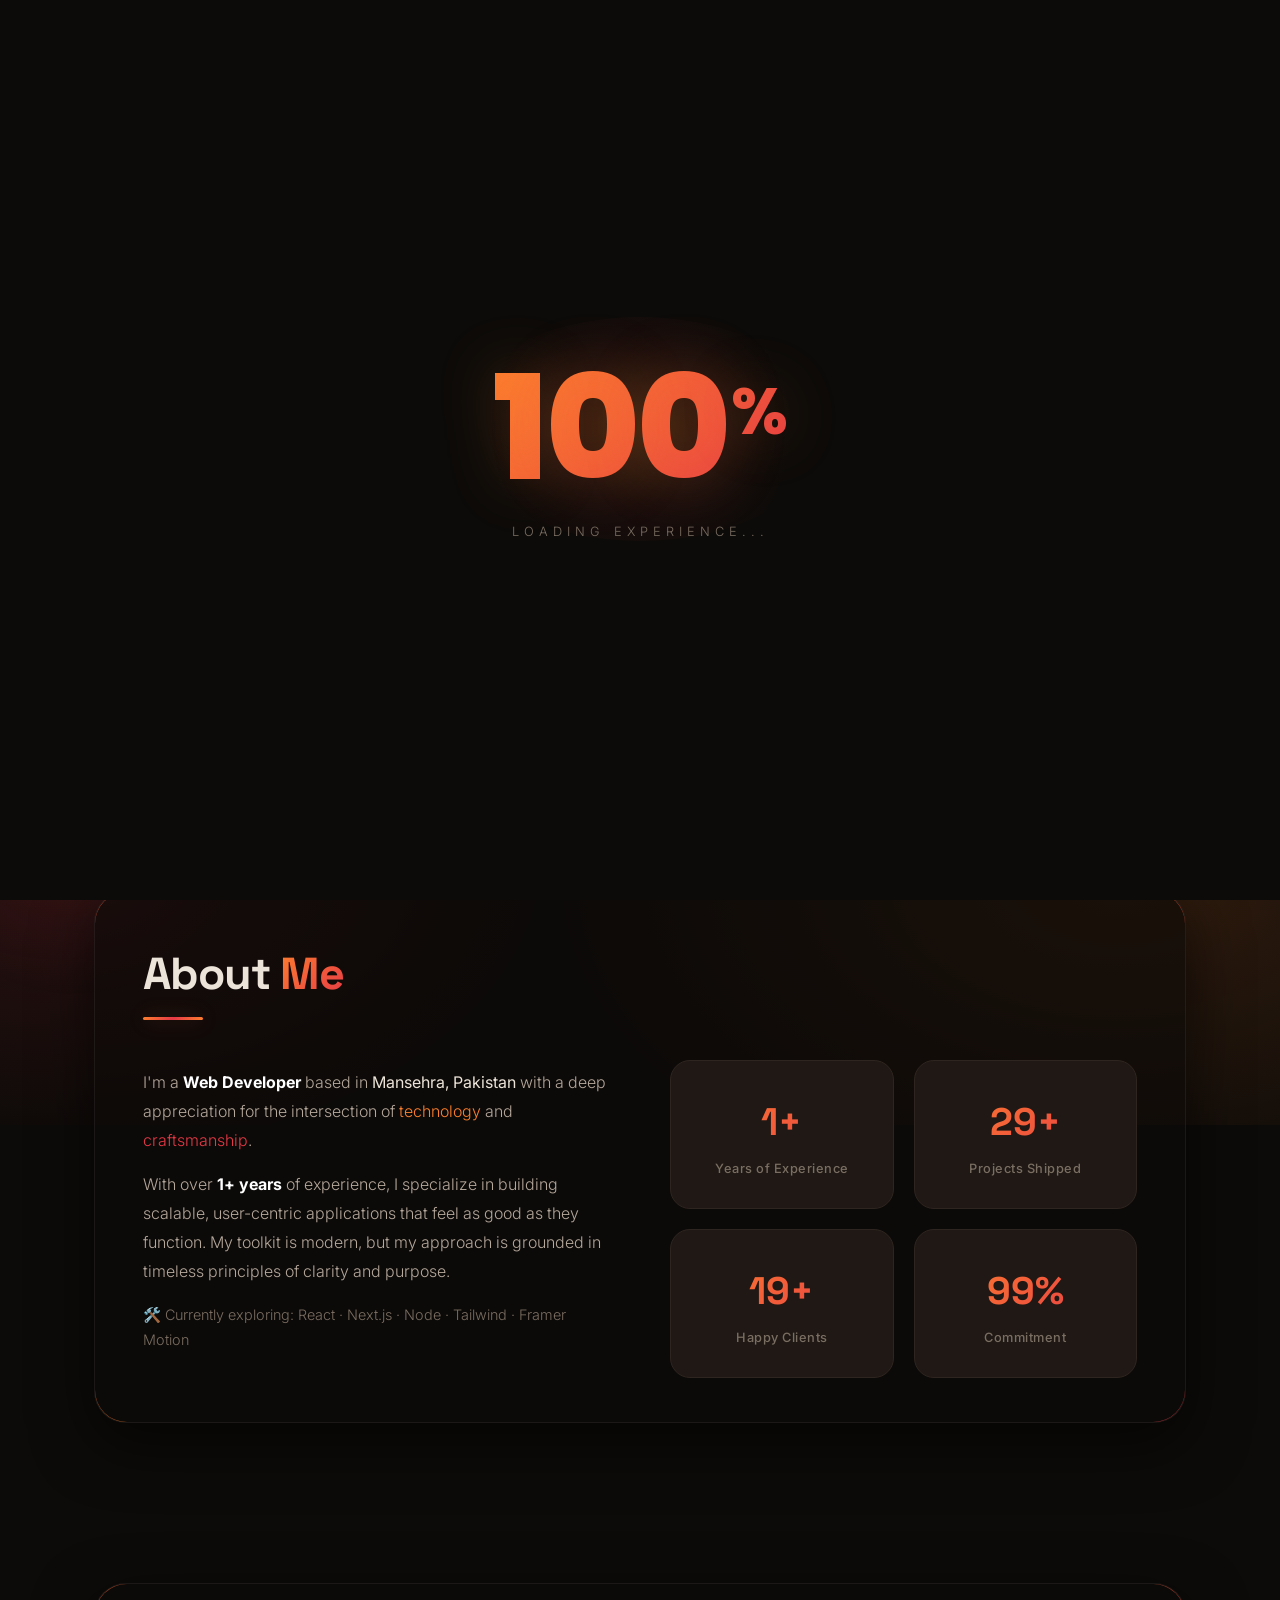
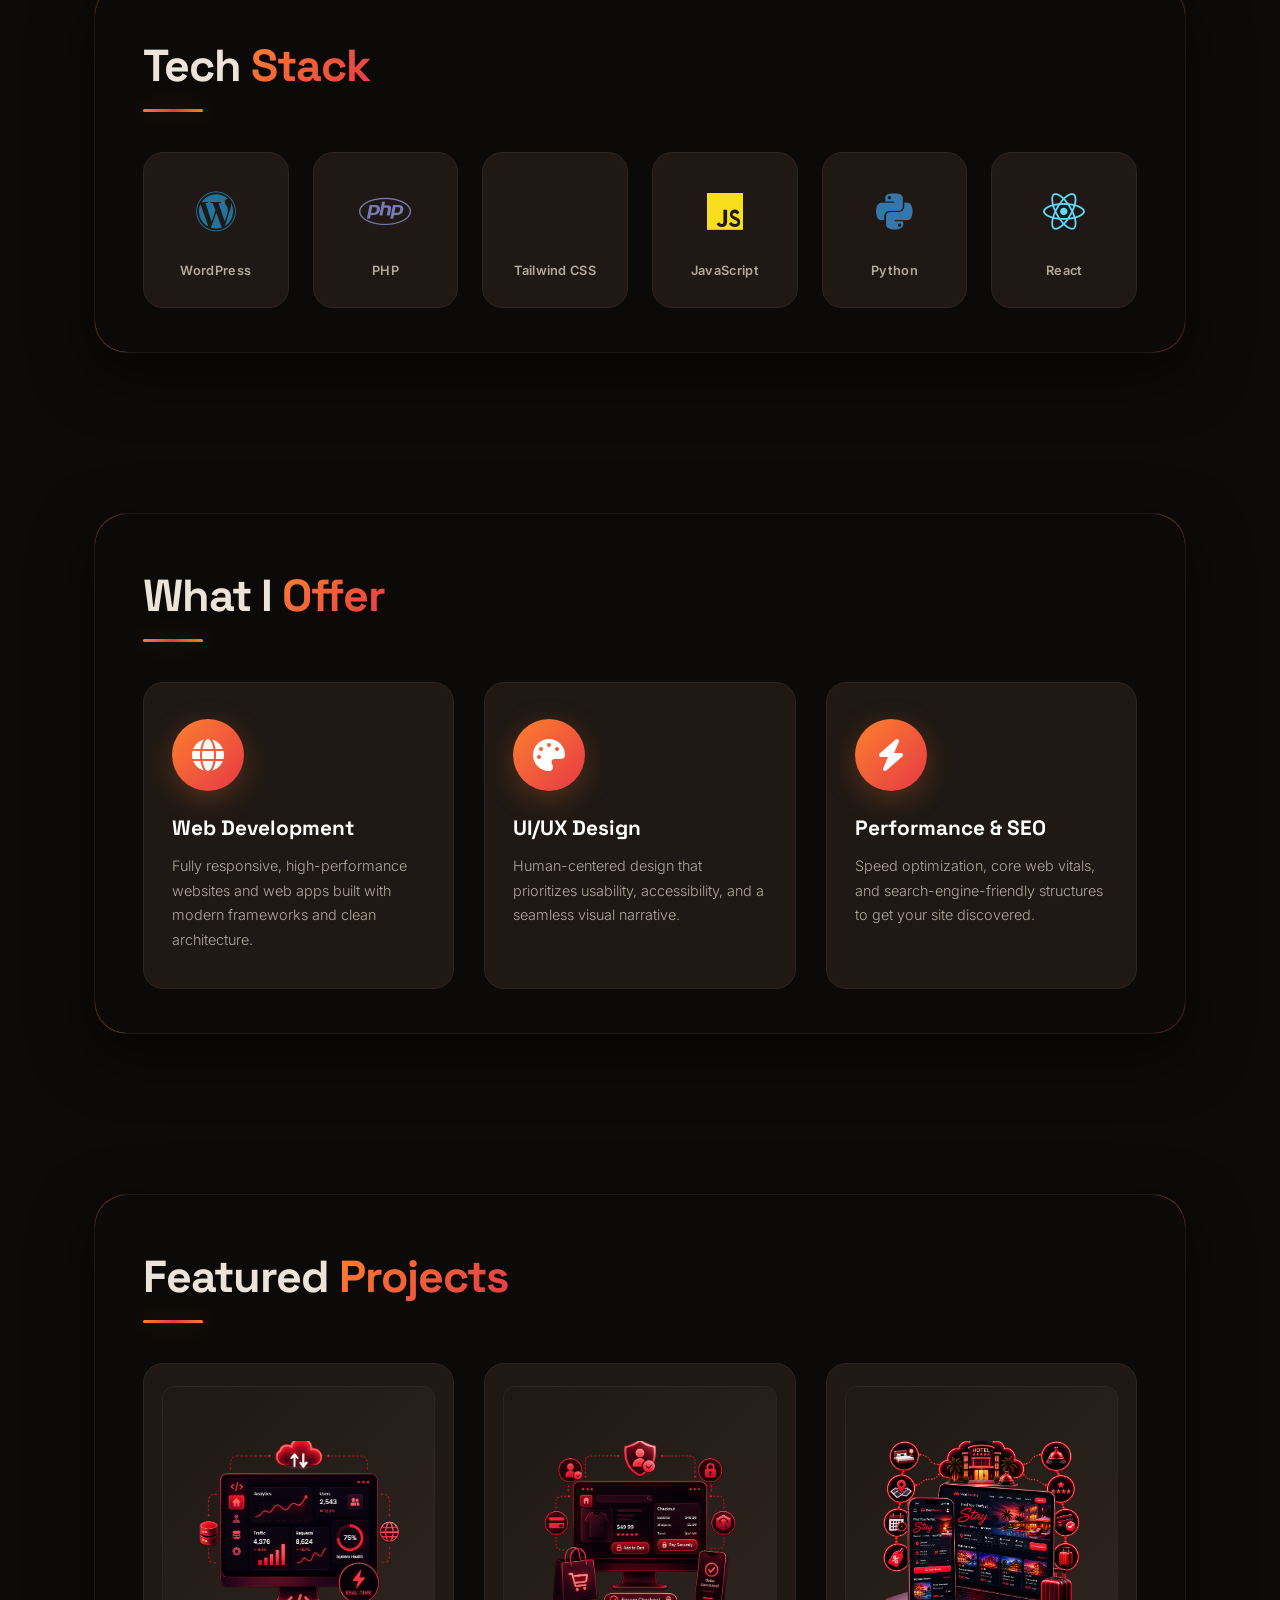
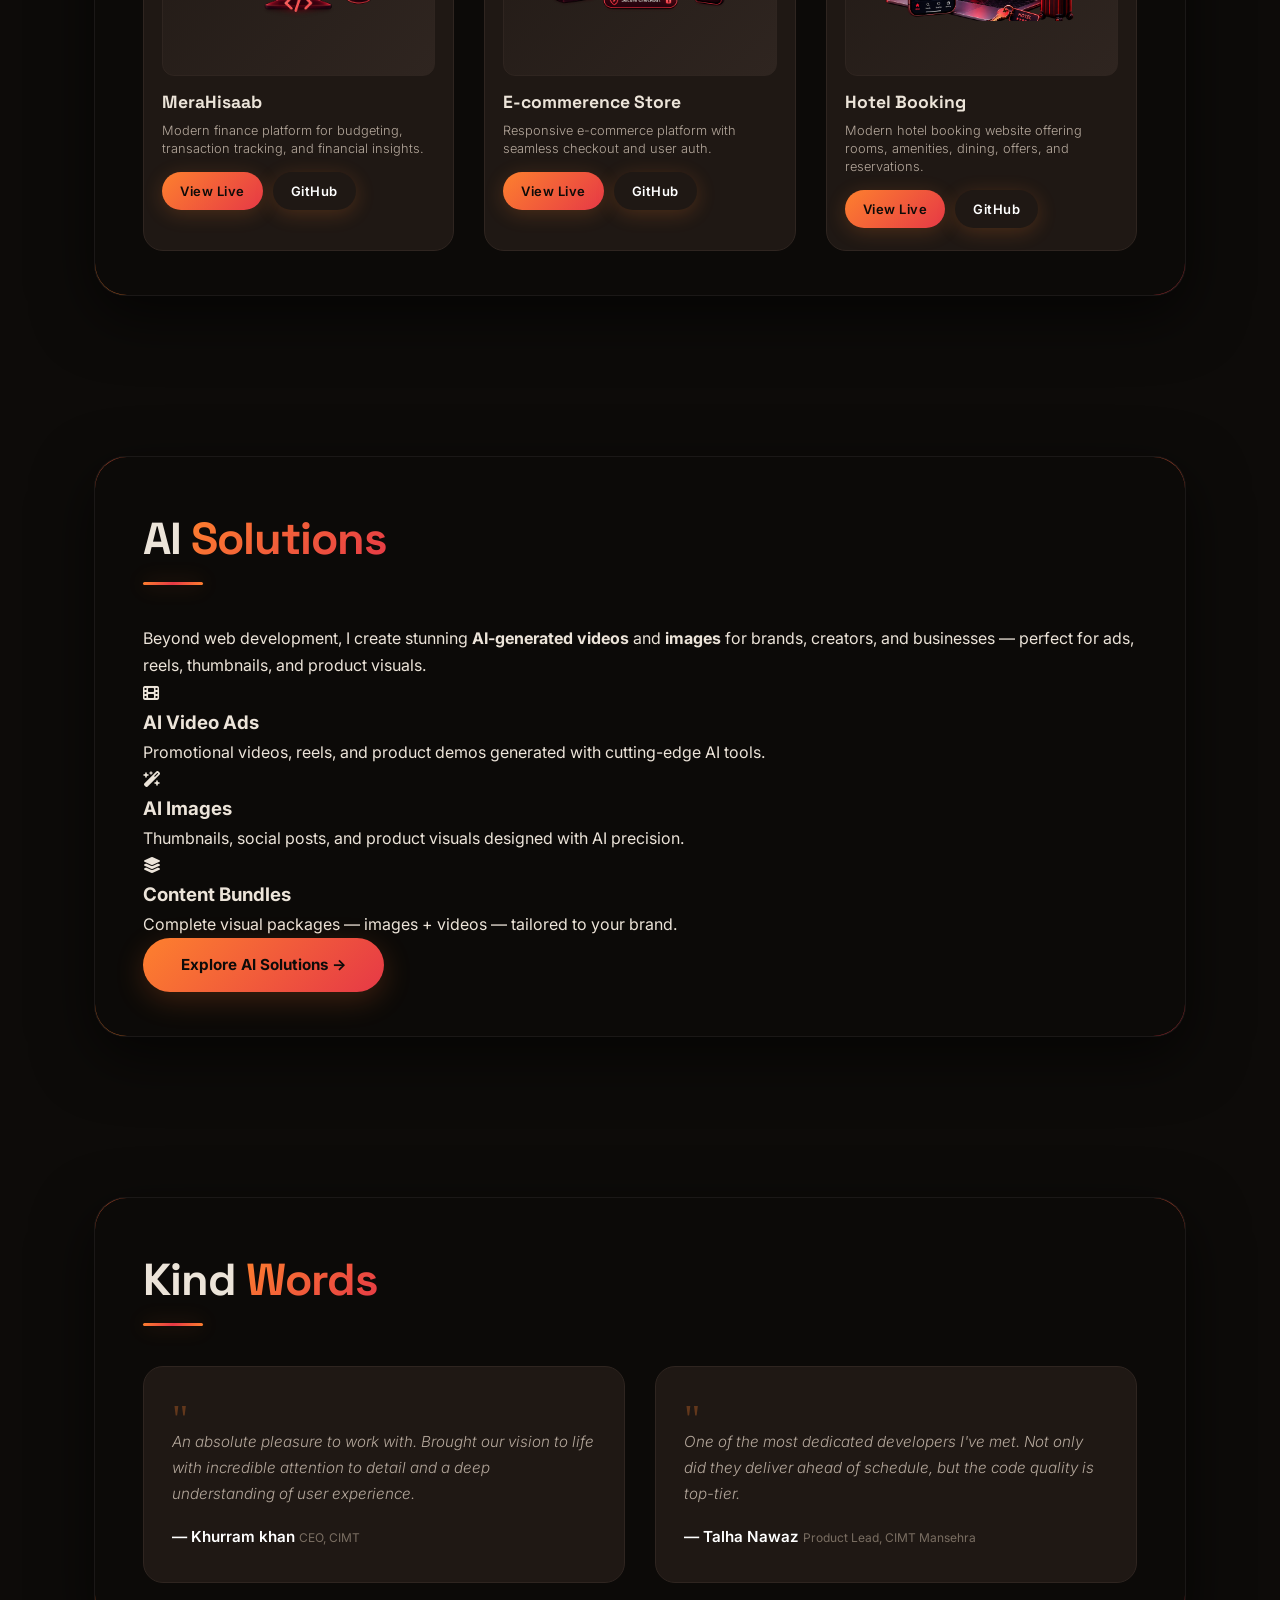
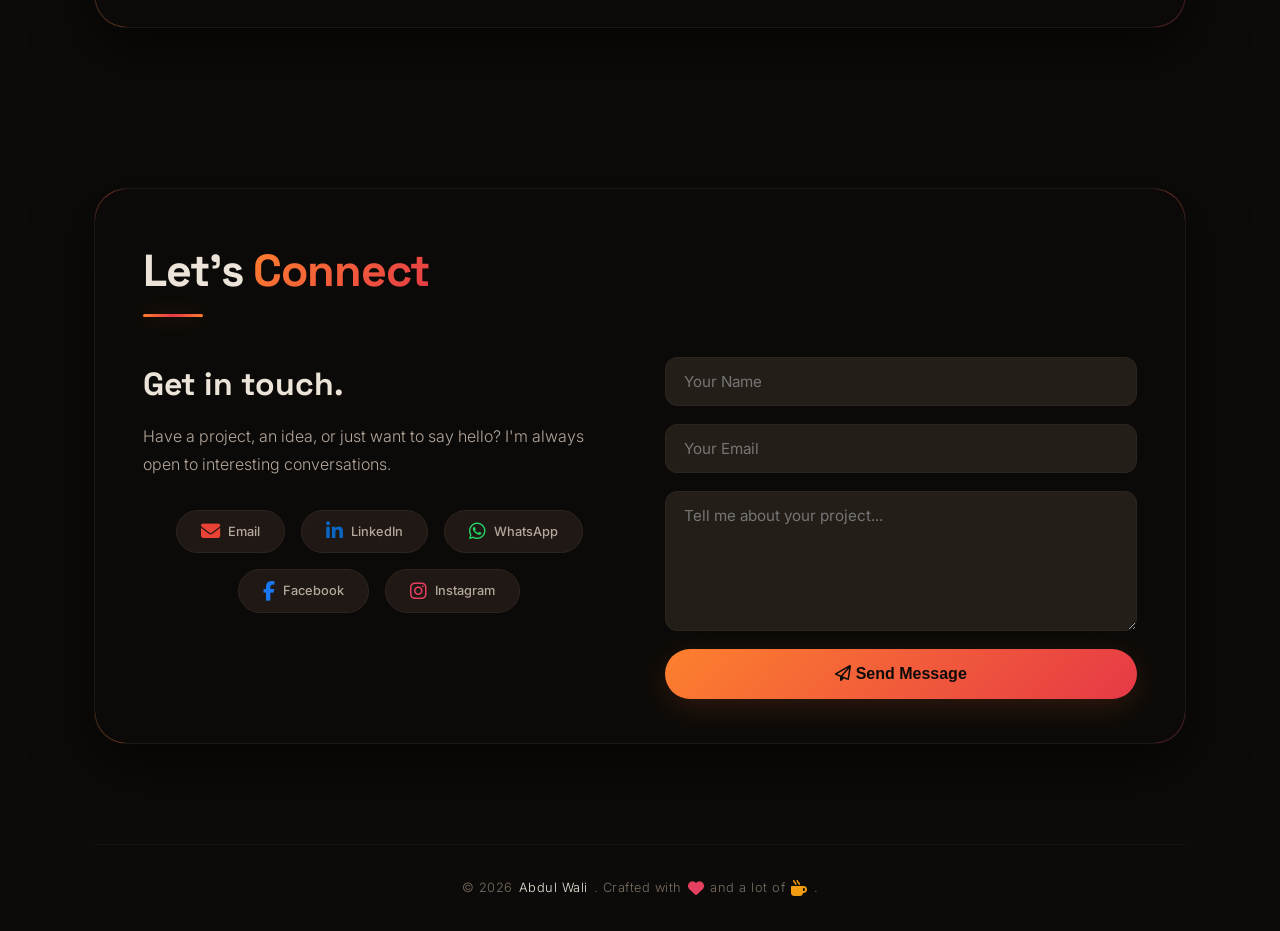
==== commit d7e06b29: "Update print statement from 'Hello' to 'Goodbye'" ====
--- a/index.html
+++ b/index.html
@@ -250,6 +250,44 @@
                             <a href="https://github.com/abdulwkhan449-cpu/Hotel-Booking-/settings/pages" target="_blank" rel="noopener noreferrer" class="btn-github">GitHub</a>
                         </div>
                     </div>
+                </div>
+            </div>
+        </section>
+        
+        <!-- ===== AI SOLUTIONS SECTION ===== -->
+        <section id="ai-solutions">
+            <div class="section-glass reveal">
+                <h2 class="section-title">AI <span class="accent">Solutions</span></h2>
+                <p class="ai-solutions-intro">
+                    Beyond web development, I create stunning <strong>AI-generated videos</strong> and
+                    <strong>images</strong> for brands, creators, and businesses — perfect for ads, reels,
+                    thumbnails, and product visuals.
+                </p>
+                <div class="ai-solutions-grid">
+                    <div class="ai-solution-card">
+                        <div class="ai-solution-icon">
+                            <i class="fa-solid fa-film"></i>
+                        </div>
+                        <h3>AI Video Ads</h3>
+                        <p>Promotional videos, reels, and product demos generated with cutting-edge AI tools.</p>
+                    </div>
+                    <div class="ai-solution-card">
+                        <div class="ai-solution-icon">
+                            <i class="fa-solid fa-wand-magic-sparkles"></i>
+                        </div>
+                        <h3>AI Images</h3>
+                        <p>Thumbnails, social posts, and product visuals designed with AI precision.</p>
+                    </div>
+                    <div class="ai-solution-card">
+                        <div class="ai-solution-icon">
+                            <i class="fa-solid fa-layer-group"></i>
+                        </div>
+                        <h3>Content Bundles</h3>
+                        <p>Complete visual packages — images + videos — tailored to your brand.</p>
+                    </div>
+                </div>
+                <div class="ai-solutions-cta">
+                    <a href="#contact" class="btn-primary">Explore AI Solutions →</a>
                 </div>
             </div>
         </section>
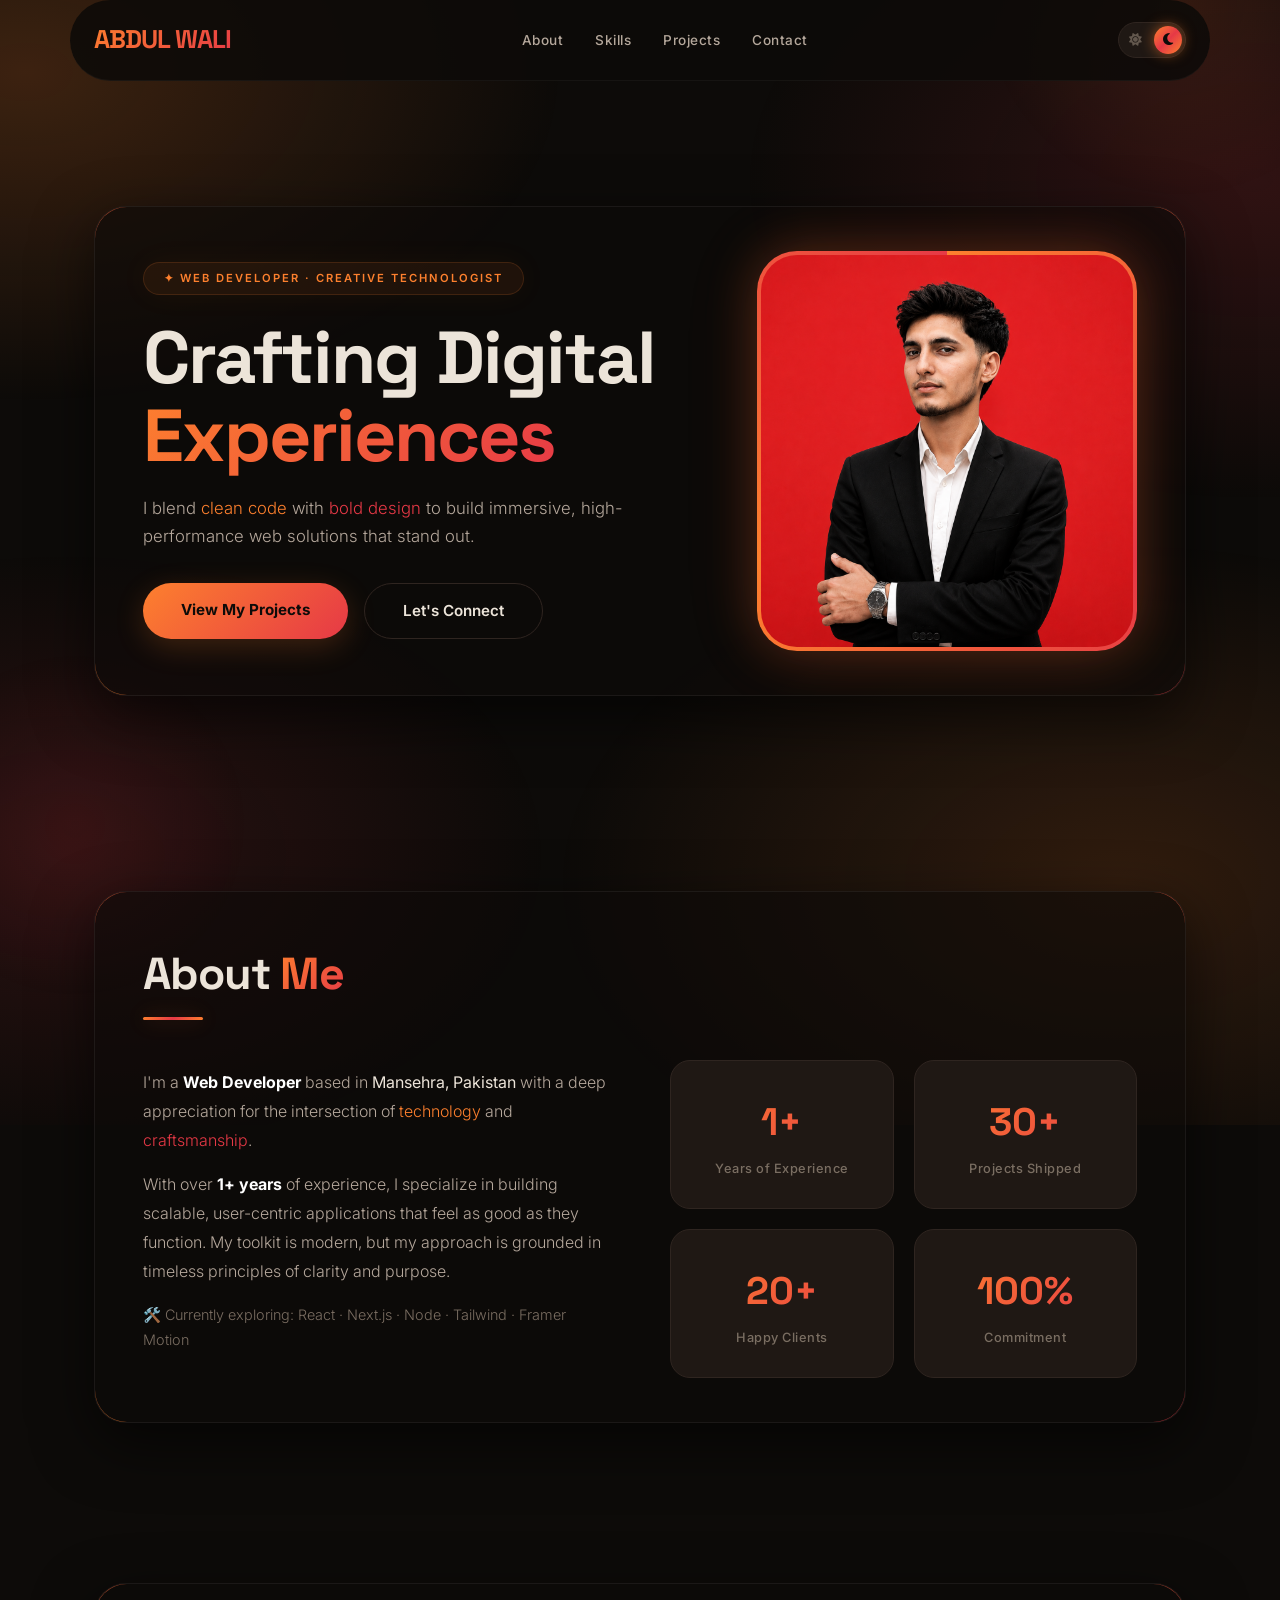
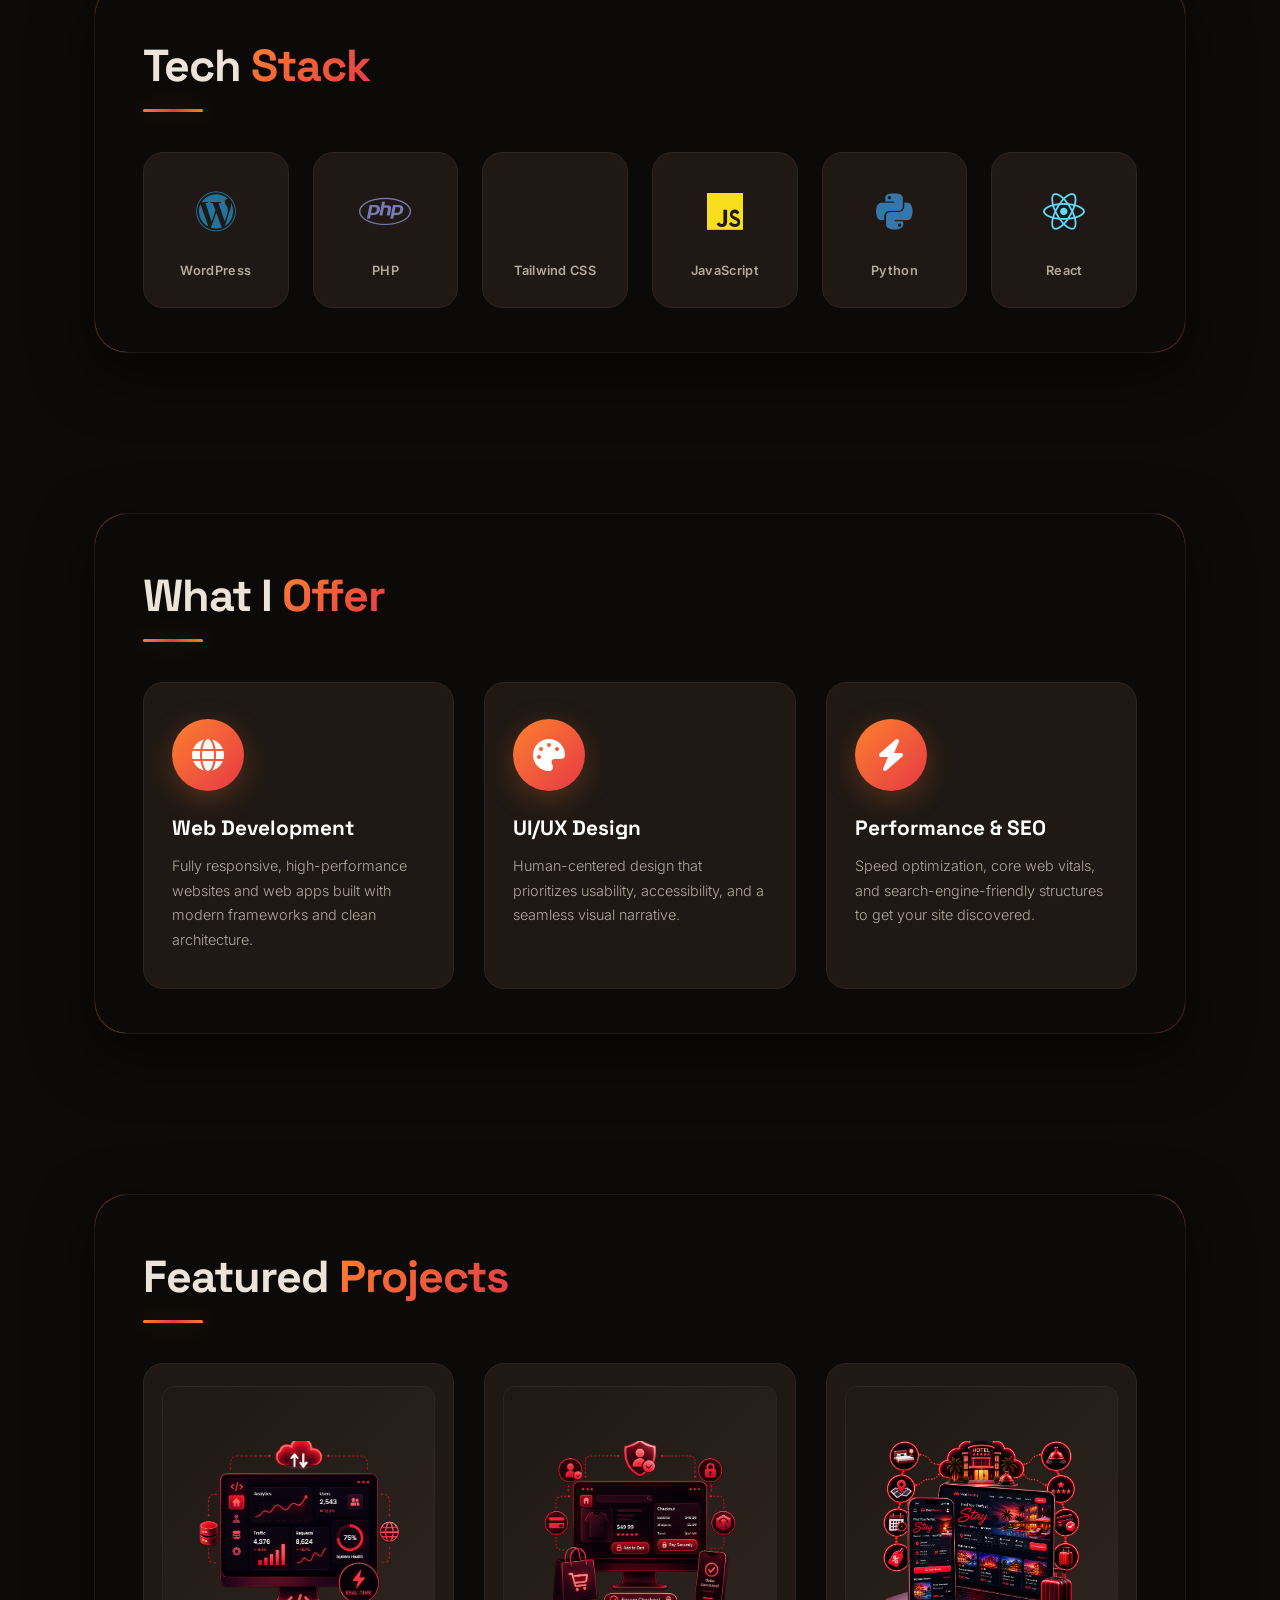
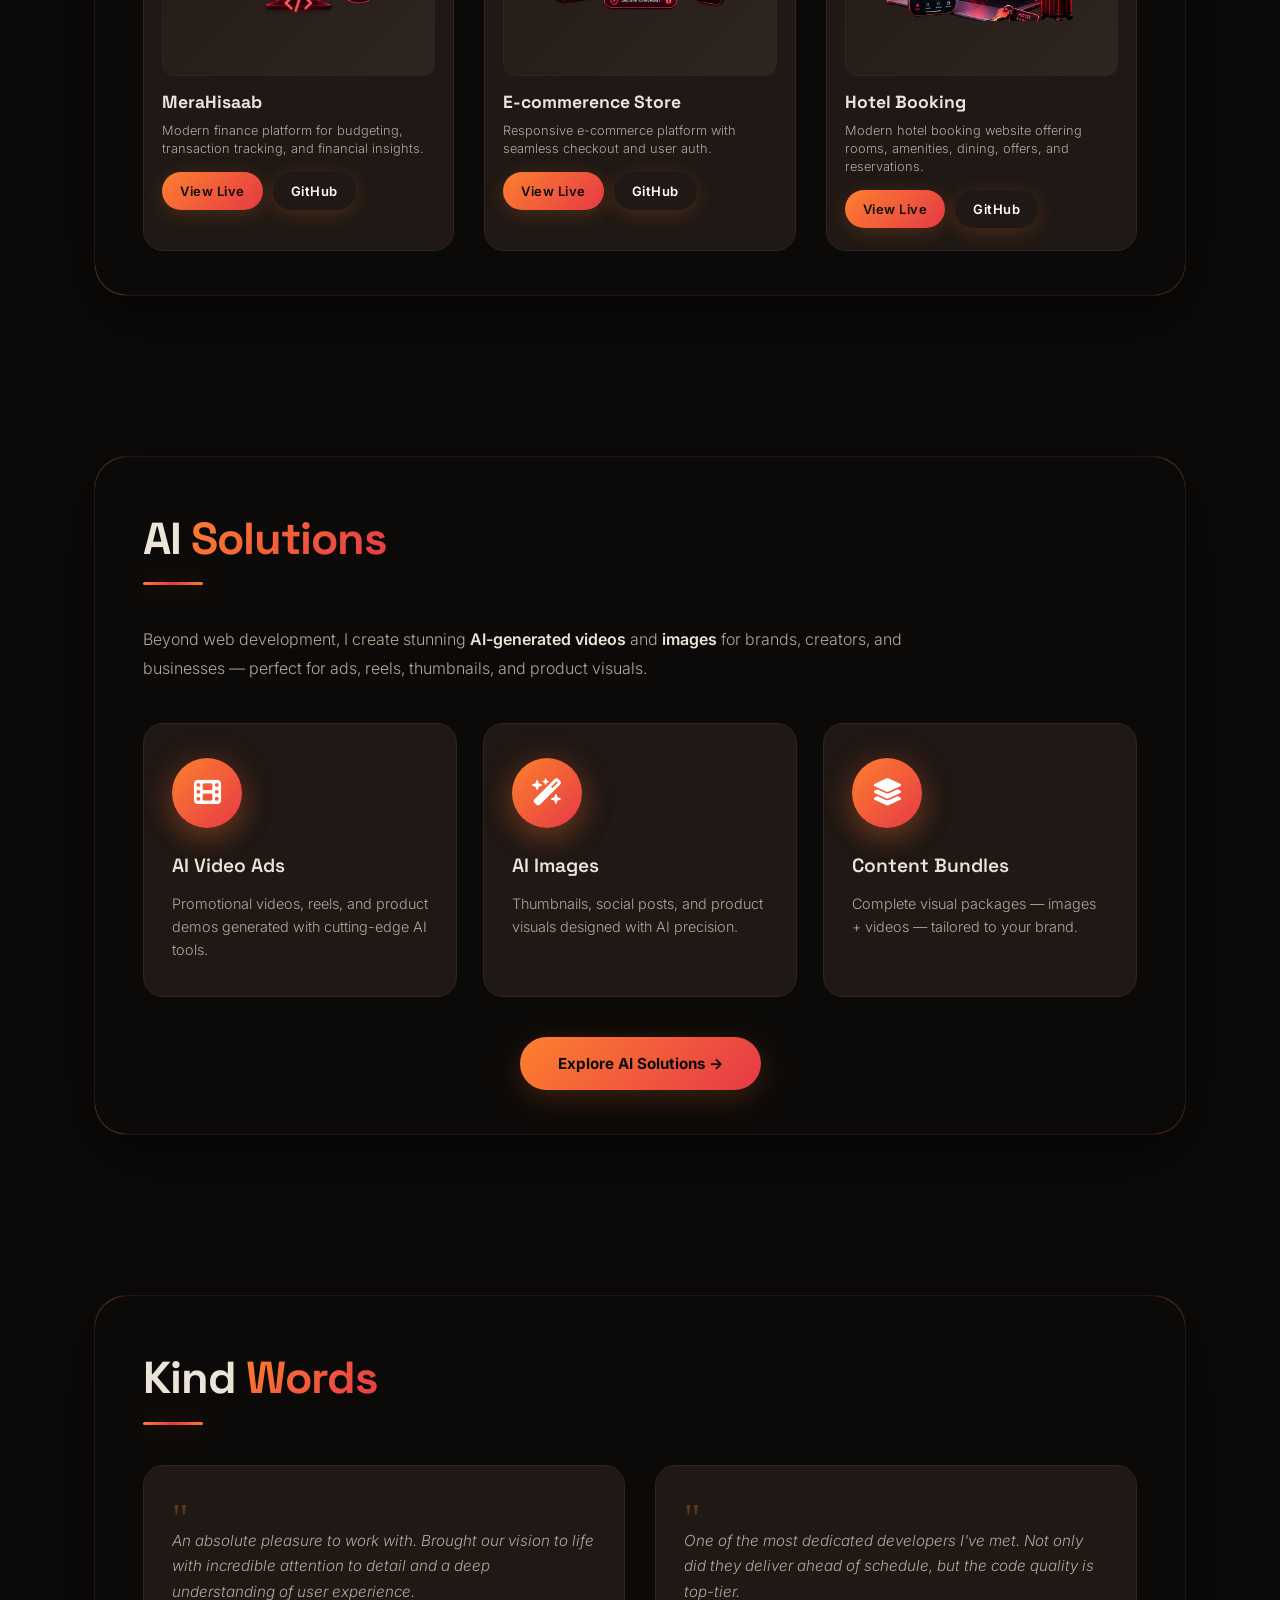
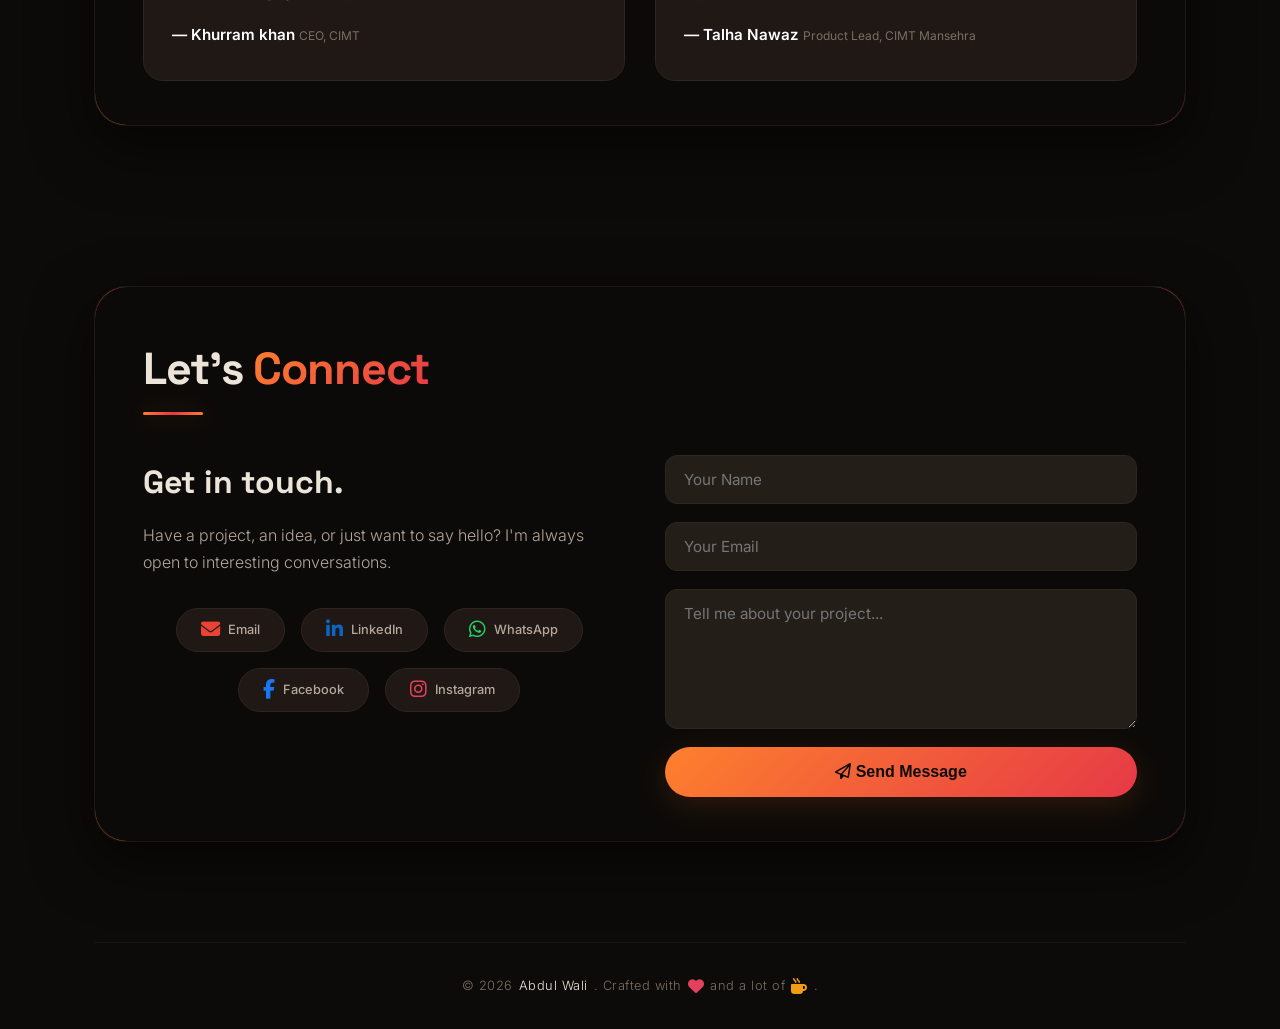
==== commit e9b534df: "Update print statement from 'Hello' to 'Goodbye'" ====
--- a/index.html
+++ b/index.html
@@ -287,7 +287,7 @@
                     </div>
                 </div>
                 <div class="ai-solutions-cta">
-                    <a href="#contact" class="btn-primary">Explore AI Solutions →</a>
+                    <a href="./ai-solutions.html" class="btn-primary">Explore AI Solutions →</a>
                 </div>
             </div>
         </section>
--- a/index.css
+++ b/index.css
@@ -1430,3 +1430,117 @@
     }
 }
 
+/* ===== AI SOLUTIONS SECTION ===== */
+.ai-solutions-intro {
+    color: var(--text-secondary);
+    font-size: 1rem;
+    font-weight: 300;
+    line-height: 1.8;
+    max-width: 760px;
+    margin-bottom: 40px;
+}
+.ai-solutions-intro strong {
+    color: var(--text-primary);
+    font-weight: 600;
+}
+
+.ai-solutions-grid {
+    display: grid;
+    grid-template-columns: repeat(auto-fit, minmax(260px, 1fr));
+    gap: 26px;
+    margin-bottom: 40px;
+}
+
+.ai-solution-card {
+    background: var(--bg-card);
+    border: 1px solid var(--border-color);
+    border-radius: var(--radius);
+    padding: 34px 28px;
+    transition: all 0.4s ease;
+    position: relative;
+    overflow: hidden;
+}
+.ai-solution-card:hover {
+    border-color: var(--neon-orange);
+    transform: translateY(-8px);
+    box-shadow: var(--shadow-orange);
+}
+
+/* Icon – circular gradient like screenshot */
+.ai-solution-icon {
+    width: 70px;
+    height: 70px;
+    border-radius: 50%;
+    background: var(--gradient-hero);
+    background-size: 200% 200%;
+    animation: shimmer 4s ease infinite;
+    display: inline-flex;
+    align-items: center;
+    justify-content: center;
+    margin-bottom: 22px;
+    box-shadow: 0 10px 30px rgba(253, 128, 46, 0.3),
+                0 0 40px rgba(230, 57, 70, 0.15);
+    transition: transform 0.4s cubic-bezier(0.34, 1.56, 0.64, 1);
+    position: relative;
+}
+.ai-solution-icon::after {
+    content: '';
+    position: absolute;
+    inset: -6px;
+    border-radius: 50%;
+    background: var(--gradient-hero);
+    background-size: 200% 200%;
+    animation: shimmer 4s ease infinite;
+    z-index: -1;
+    opacity: 0;
+    filter: blur(14px);
+    transition: opacity 0.4s ease;
+}
+.ai-solution-card:hover .ai-solution-icon {
+    transform: scale(1.1) rotate(-4deg);
+}
+.ai-solution-card:hover .ai-solution-icon::after {
+    opacity: 1;
+}
+.ai-solution-icon i {
+    color: #fff;
+    font-size: 1.7rem;
+}
+
+.ai-solution-card h3 {
+    font-family: 'Space Grotesk', sans-serif;
+    font-size: 1.2rem;
+    font-weight: 600;
+    margin-bottom: 10px;
+    color: var(--text-primary);
+}
+.ai-solution-card p {
+    color: var(--text-secondary);
+    font-size: 0.9rem;
+    font-weight: 300;
+    line-height: 1.6;
+}
+
+/* CTA button centered */
+.ai-solutions-cta {
+    display: flex;
+    justify-content: center;
+    margin-top: 8px;
+}
+
+/* Responsive */
+@media (max-width: 480px) {
+    .ai-solutions-grid {
+        grid-template-columns: 1fr;
+    }
+    .ai-solution-card {
+        padding: 28px 22px;
+    }
+    .ai-solution-icon {
+        width: 60px;
+        height: 60px;
+    }
+    .ai-solution-icon i {
+        font-size: 1.5rem;
+    }
+}
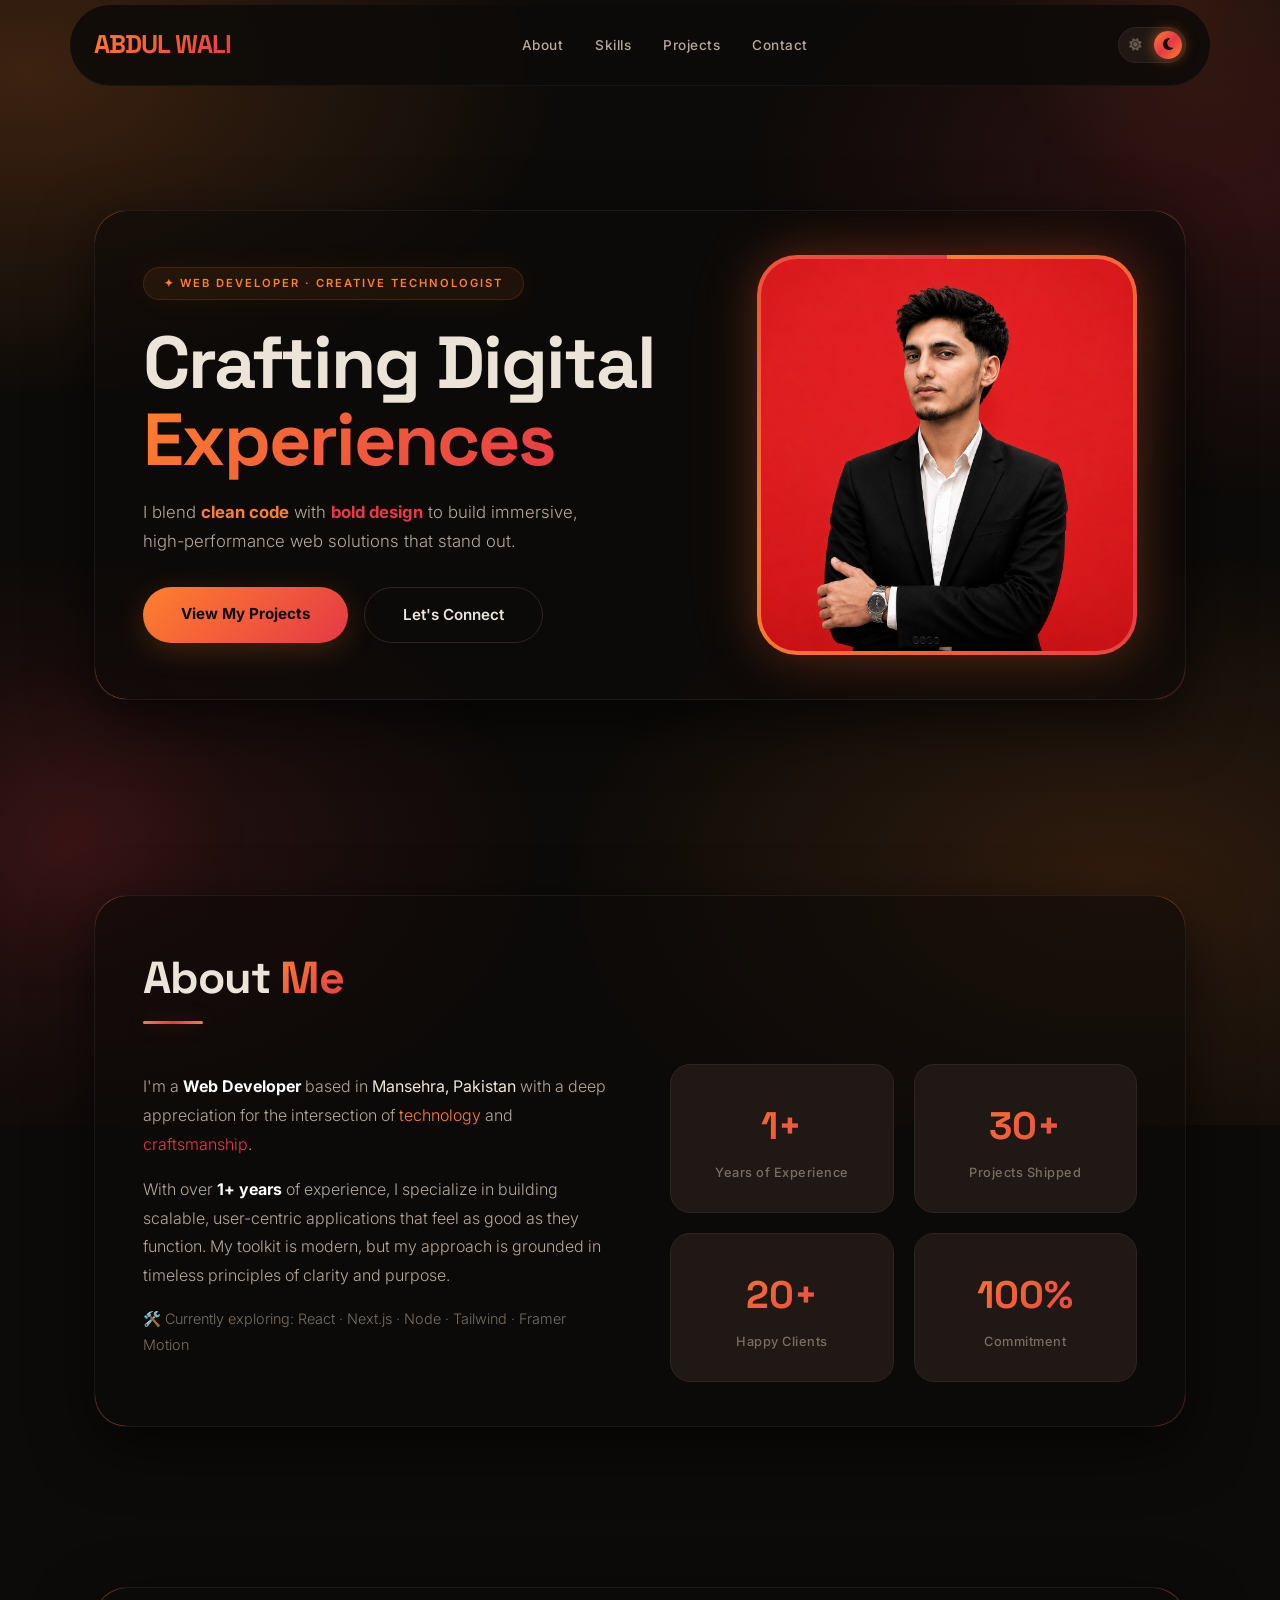
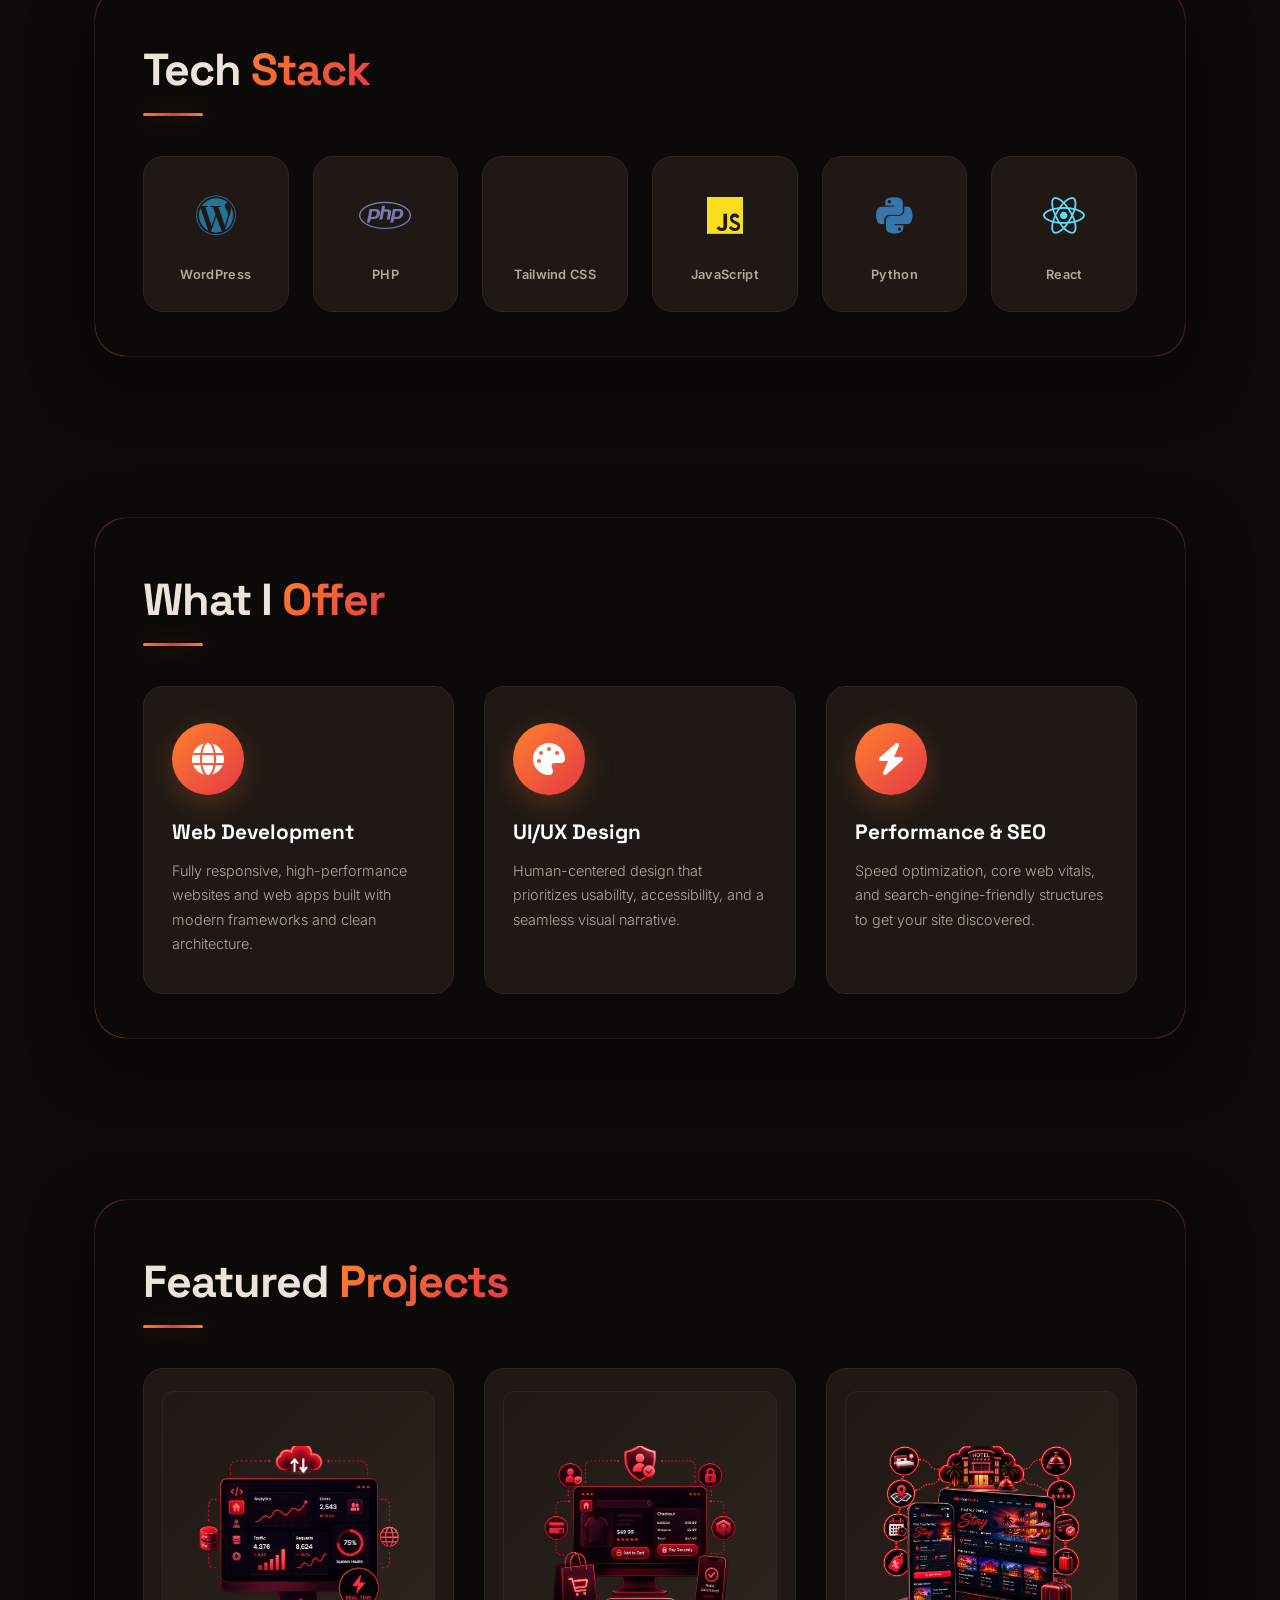
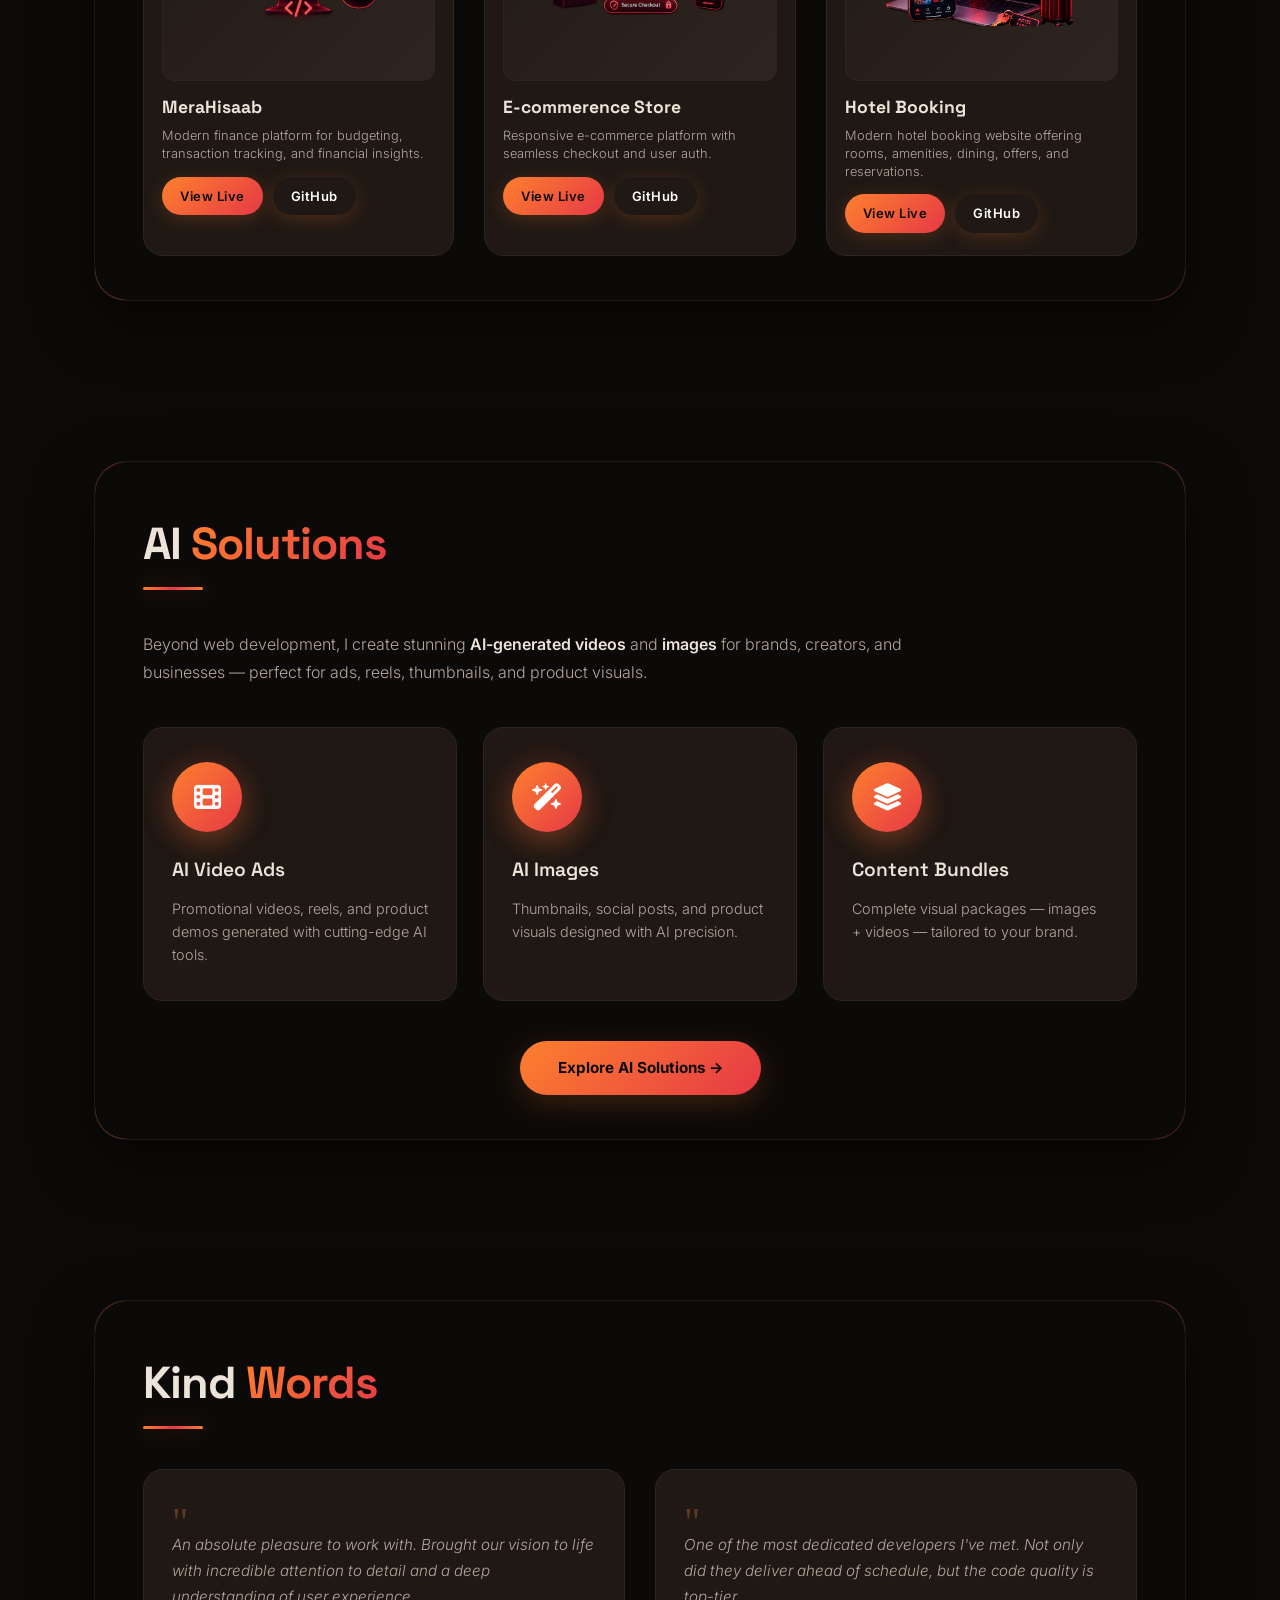
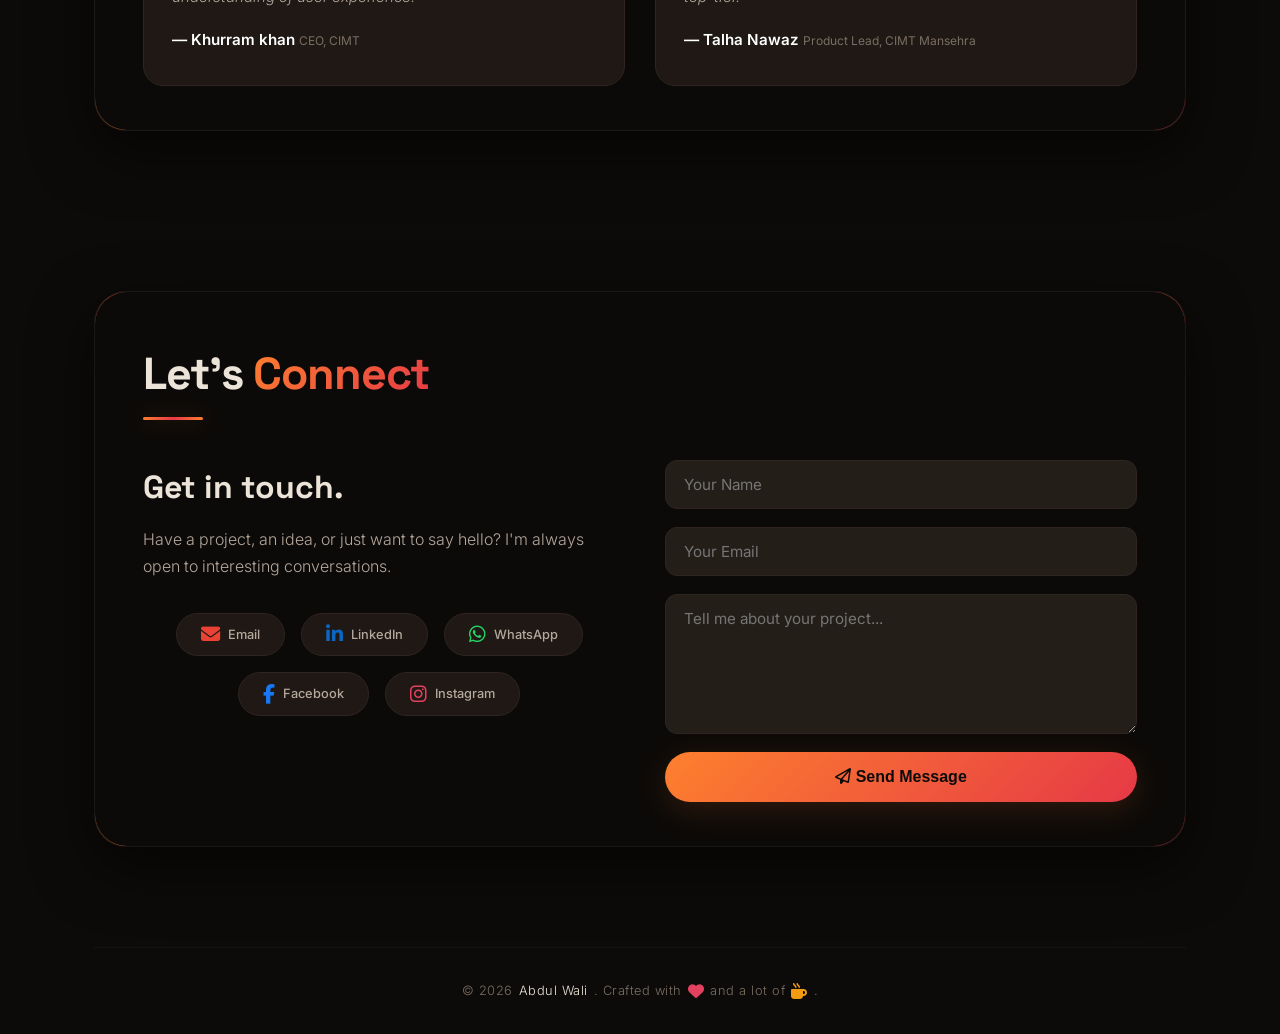
==== commit d89be0be: "Update print statement from 'Hello' to 'Goodbye'" ====
--- a/index.html
+++ b/index.html
@@ -102,8 +102,8 @@
                         <span class="gradient-text">Experiences</span>
                     </h1>
                     <p>
-                        I blend <span style="color:var(--neon-orange);">clean code</span> with
-                        <span style="color:var(--neon-red);">bold design</span> to build
+                        I blend <span style="color:var(--neon-orange); font-weight: bold">clean code</span> with
+                        <span style="color:var(--neon-red);font-weight: bold">bold design</span> to build
                         immersive, high-performance web solutions that stand out.
                     </p>
                     <div class="btn-group">
--- a/index.css
+++ b/index.css
@@ -22,10 +22,10 @@
     box-sizing: border-box;
 }
 html {
-    scroll-behavior: smooth;
+    /* scroll-behavior removed – JS handles smooth scroll */
     margin: 0;
     padding: 0;
-    overflow-x: hidden; /* 🎯 FIX: horizontal overscroll band */
+    overflow-x: hidden;
 }
 body {
     font-family: 'Inter', sans-serif;
@@ -60,7 +60,7 @@
 .container {
     max-width: 1140px;
     margin: 0 auto;
-    padding: 0 24px;
+    padding: 95px 24px 0;   /* 🎯 nav height + top + gap */
 }
 section {
     padding: 80px 0;
@@ -201,15 +201,18 @@
     z-index: 1;
 }
 
-/* ===== REVEAL ===== */
+/* ===== REVEAL – animates on BOTH scroll up & down ===== */
 .reveal {
     opacity: 0;
-    transform: translateY(40px);
-    transition: opacity 0.9s cubic-bezier(0.23, 1, 0.32, 1), transform 0.9s cubic-bezier(0.23, 1, 0.32, 1);
+    transform: translateY(60px) scale(0.98);
+    transition: opacity 1s cubic-bezier(0.16, 1, 0.3, 1),
+                transform 1s cubic-bezier(0.16, 1, 0.3, 1);
+    will-change: opacity, transform;
+    backface-visibility: hidden;
 }
 .reveal.visible {
     opacity: 1;
-    transform: translateY(0);
+    transform: translateY(0) scale(1);
 }
 
 /* ===== ORBS ===== */
@@ -282,25 +285,30 @@
     display: flex;
     justify-content: space-between;
     align-items: center;
-    position: sticky;
-    top: 0;
-    z-index: 100;
+
+    /* 🎯 FIXED – hamesha screen par rahega */
+    position: fixed;
+    top: 5px;
+    left: 50%;
+    width: calc(100% - 48px);
+    max-width: 1140px;
+    transform: translateX(-50%) translateY(0);
+
+    z-index: 999;
     background: rgba(13, 11, 9, 0.88);
     backdrop-filter: none;
     -webkit-backdrop-filter: none;
     border-bottom: 1px solid rgba(255, 255, 255, 0.04);
-    margin: 0 -24px;
     padding-left: 24px;
     padding-right: 24px;
     border-radius: 50px;
-    margin-bottom: 10px;
-    transition: transform 0.9s cubic-bezier(0.34, 1.56, 0.64, 1),
-        background 0.9s ease,
-        backdrop-filter 0.9s ease,
-        box-shadow 0.9s ease,
-        border-color 0.9s ease,
-        border-radius 0.9s ease;
-    transform: translateY(0);
+
+    transition: transform 0.9s cubic-bezier(0.22, 1, 0.36, 1),
+                background 0.7s ease,
+                backdrop-filter 0.7s ease,
+                box-shadow 0.7s ease,
+                border-color 0.7s ease,
+                border-radius 0.7s ease;
     will-change: transform, background, backdrop-filter, box-shadow;
     box-shadow: 0 4px 30px rgba(0, 0, 0, 0);
     -webkit-font-smoothing: antialiased;
@@ -308,7 +316,7 @@
     text-rendering: optimizeLegibility;
 }
 nav.scrolled {
-    transform: translateY(10px);
+    transform: translateX(-50%) translateY(8px);   /* 🎯 center + slide down */
     background: rgba(13, 11, 9, 0.94);
     backdrop-filter: blur(12px);
     -webkit-backdrop-filter: blur(12px);
@@ -622,7 +630,6 @@
     letter-spacing: 0.3px;
 }
 
-/* — Authentic brand colors for each technology — */
 .skill-item .fa-wordpress {
     color: #21759b;
 }
@@ -830,6 +837,102 @@
     border-color: var(--neon-orange);
 }
 
+/* ===== AI SOLUTIONS SECTION ===== */
+.ai-solutions-intro {
+    color: var(--text-secondary);
+    font-size: 1rem;
+    font-weight: 300;
+    line-height: 1.8;
+    max-width: 760px;
+    margin-bottom: 40px;
+}
+.ai-solutions-intro strong {
+    color: var(--text-primary);
+    font-weight: 600;
+}
+
+.ai-solutions-grid {
+    display: grid;
+    grid-template-columns: repeat(auto-fit, minmax(260px, 1fr));
+    gap: 26px;
+    margin-bottom: 40px;
+}
+
+.ai-solution-card {
+    background: var(--bg-card);
+    border: 1px solid var(--border-color);
+    border-radius: var(--radius);
+    padding: 34px 28px;
+    transition: all 0.4s ease;
+    position: relative;
+    overflow: hidden;
+}
+.ai-solution-card:hover {
+    border-color: var(--neon-orange);
+    transform: translateY(-8px);
+    box-shadow: var(--shadow-orange);
+}
+
+.ai-solution-icon {
+    width: 70px;
+    height: 70px;
+    border-radius: 50%;
+    background: var(--gradient-hero);
+    background-size: 200% 200%;
+    animation: shimmer 4s ease infinite;
+    display: inline-flex;
+    align-items: center;
+    justify-content: center;
+    margin-bottom: 22px;
+    box-shadow: 0 10px 30px rgba(253, 128, 46, 0.3),
+                0 0 40px rgba(230, 57, 70, 0.15);
+    transition: transform 0.4s cubic-bezier(0.34, 1.56, 0.64, 1);
+    position: relative;
+}
+.ai-solution-icon::after {
+    content: '';
+    position: absolute;
+    inset: -6px;
+    border-radius: 50%;
+    background: var(--gradient-hero);
+    background-size: 200% 200%;
+    animation: shimmer 4s ease infinite;
+    z-index: -1;
+    opacity: 0;
+    filter: blur(14px);
+    transition: opacity 0.4s ease;
+}
+.ai-solution-card:hover .ai-solution-icon {
+    transform: scale(1.1) rotate(-4deg);
+}
+.ai-solution-card:hover .ai-solution-icon::after {
+    opacity: 1;
+}
+.ai-solution-icon i {
+    color: #fff;
+    font-size: 1.7rem;
+}
+
+.ai-solution-card h3 {
+    font-family: 'Space Grotesk', sans-serif;
+    font-size: 1.2rem;
+    font-weight: 600;
+    margin-bottom: 10px;
+    color: var(--text-primary);
+}
+.ai-solution-card p {
+    color: var(--text-secondary);
+    font-size: 0.9rem;
+    font-weight: 300;
+    line-height: 1.6;
+}
+
+.ai-solutions-cta {
+    display: flex;
+    justify-content: center;
+    margin-top: 8px;
+}
+
 /* ===== TESTIMONIALS ===== */
 .testimonials-grid {
     display: grid;
@@ -1145,13 +1248,13 @@
         flex-direction: row;
         flex-wrap: wrap;
         padding: 12px 16px;
-        margin: 0 -16px;
         border-radius: 30px;
         justify-content: space-between;
+        width: calc(100% - 32px);        /* 🎯 16px on each side */
         transition: z-index 0s;
     }
     nav.scrolled {
-        transform: translateY(8px);
+        transform: translateX(-50%) translateY(6px);   /* 🎯 */
         border-radius: 24px;
     }
     .hamburger {
@@ -1162,7 +1265,6 @@
         z-index: 1001;
     }
 
-    /* 🎯 KEY FIX: use transform + visibility to fully hide off-screen */
     .nav-links {
         position: fixed;
         top: 0;
@@ -1185,14 +1287,12 @@
         border-left: 2px solid rgba(253, 128, 46, 0.2);
         box-shadow: -20px 0 60px rgba(0, 0, 0, 0.6);
 
-        /* KEY FIX start */
         transform: translateX(100%);
         visibility: hidden;
         pointer-events: none;
         transition: transform 0.4s cubic-bezier(0.23, 1, 0.32, 1),
                     visibility 0.4s ease;
         will-change: transform;
-        /* KEY FIX end */
 
         -webkit-font-smoothing: antialiased;
         -moz-osx-font-smoothing: grayscale;
@@ -1301,7 +1401,6 @@
         height: 160px;
     }
 
-    /* Preloader – percent responsive */
     .loader-container {
         gap: 18px;
         padding: 20px;
@@ -1315,12 +1414,18 @@
         font-size: 0.7rem;
         letter-spacing: 4px;
     }
+        .container {
+        padding-top: 85px;    /* 🎯 chhota nav on mobile */
+    }
 }
 
 @media (max-width: 480px) {
     .about-stats {
         grid-template-columns: 1fr;
     }
+       .container {
+        padding-top: 80px;
+    }
     .skills-grid {
         grid-template-columns: repeat(2, 1fr);
     }
@@ -1340,7 +1445,7 @@
         padding: 20px 14px;
     }
     nav.scrolled {
-        transform: translateY(6px);
+        transform: translateX(-50%) translateY(4px);   /* 🎯 */
         border-radius: 20px;
     }
     .form-success {
@@ -1361,7 +1466,20 @@
         height: 140px;
     }
 
-    /* Preloader percent – small screens */
+    .ai-solutions-grid {
+        grid-template-columns: 1fr;
+    }
+    .ai-solution-card {
+        padding: 28px 22px;
+    }
+    .ai-solution-icon {
+        width: 60px;
+        height: 60px;
+    }
+    .ai-solution-icon i {
+        font-size: 1.5rem;
+    }
+
     .loader-container {
         gap: 14px;
         padding: 16px;
@@ -1374,7 +1492,6 @@
         font-size: 0.65rem;
         letter-spacing: 3px;
     }
-     
 }
 
 @media (max-width: 360px) {
@@ -1429,118 +1546,3 @@
         transform: none !important;
     }
 }
-
-/* ===== AI SOLUTIONS SECTION ===== */
-.ai-solutions-intro {
-    color: var(--text-secondary);
-    font-size: 1rem;
-    font-weight: 300;
-    line-height: 1.8;
-    max-width: 760px;
-    margin-bottom: 40px;
-}
-.ai-solutions-intro strong {
-    color: var(--text-primary);
-    font-weight: 600;
-}
-
-.ai-solutions-grid {
-    display: grid;
-    grid-template-columns: repeat(auto-fit, minmax(260px, 1fr));
-    gap: 26px;
-    margin-bottom: 40px;
-}
-
-.ai-solution-card {
-    background: var(--bg-card);
-    border: 1px solid var(--border-color);
-    border-radius: var(--radius);
-    padding: 34px 28px;
-    transition: all 0.4s ease;
-    position: relative;
-    overflow: hidden;
-}
-.ai-solution-card:hover {
-    border-color: var(--neon-orange);
-    transform: translateY(-8px);
-    box-shadow: var(--shadow-orange);
-}
-
-/* Icon – circular gradient like screenshot */
-.ai-solution-icon {
-    width: 70px;
-    height: 70px;
-    border-radius: 50%;
-    background: var(--gradient-hero);
-    background-size: 200% 200%;
-    animation: shimmer 4s ease infinite;
-    display: inline-flex;
-    align-items: center;
-    justify-content: center;
-    margin-bottom: 22px;
-    box-shadow: 0 10px 30px rgba(253, 128, 46, 0.3),
-                0 0 40px rgba(230, 57, 70, 0.15);
-    transition: transform 0.4s cubic-bezier(0.34, 1.56, 0.64, 1);
-    position: relative;
-}
-.ai-solution-icon::after {
-    content: '';
-    position: absolute;
-    inset: -6px;
-    border-radius: 50%;
-    background: var(--gradient-hero);
-    background-size: 200% 200%;
-    animation: shimmer 4s ease infinite;
-    z-index: -1;
-    opacity: 0;
-    filter: blur(14px);
-    transition: opacity 0.4s ease;
-}
-.ai-solution-card:hover .ai-solution-icon {
-    transform: scale(1.1) rotate(-4deg);
-}
-.ai-solution-card:hover .ai-solution-icon::after {
-    opacity: 1;
-}
-.ai-solution-icon i {
-    color: #fff;
-    font-size: 1.7rem;
-}
-
-.ai-solution-card h3 {
-    font-family: 'Space Grotesk', sans-serif;
-    font-size: 1.2rem;
-    font-weight: 600;
-    margin-bottom: 10px;
-    color: var(--text-primary);
-}
-.ai-solution-card p {
-    color: var(--text-secondary);
-    font-size: 0.9rem;
-    font-weight: 300;
-    line-height: 1.6;
-}
-
-/* CTA button centered */
-.ai-solutions-cta {
-    display: flex;
-    justify-content: center;
-    margin-top: 8px;
-}
-
-/* Responsive */
-@media (max-width: 480px) {
-    .ai-solutions-grid {
-        grid-template-columns: 1fr;
-    }
-    .ai-solution-card {
-        padding: 28px 22px;
-    }
-    .ai-solution-icon {
-        width: 60px;
-        height: 60px;
-    }
-    .ai-solution-icon i {
-        font-size: 1.5rem;
-    }
-}
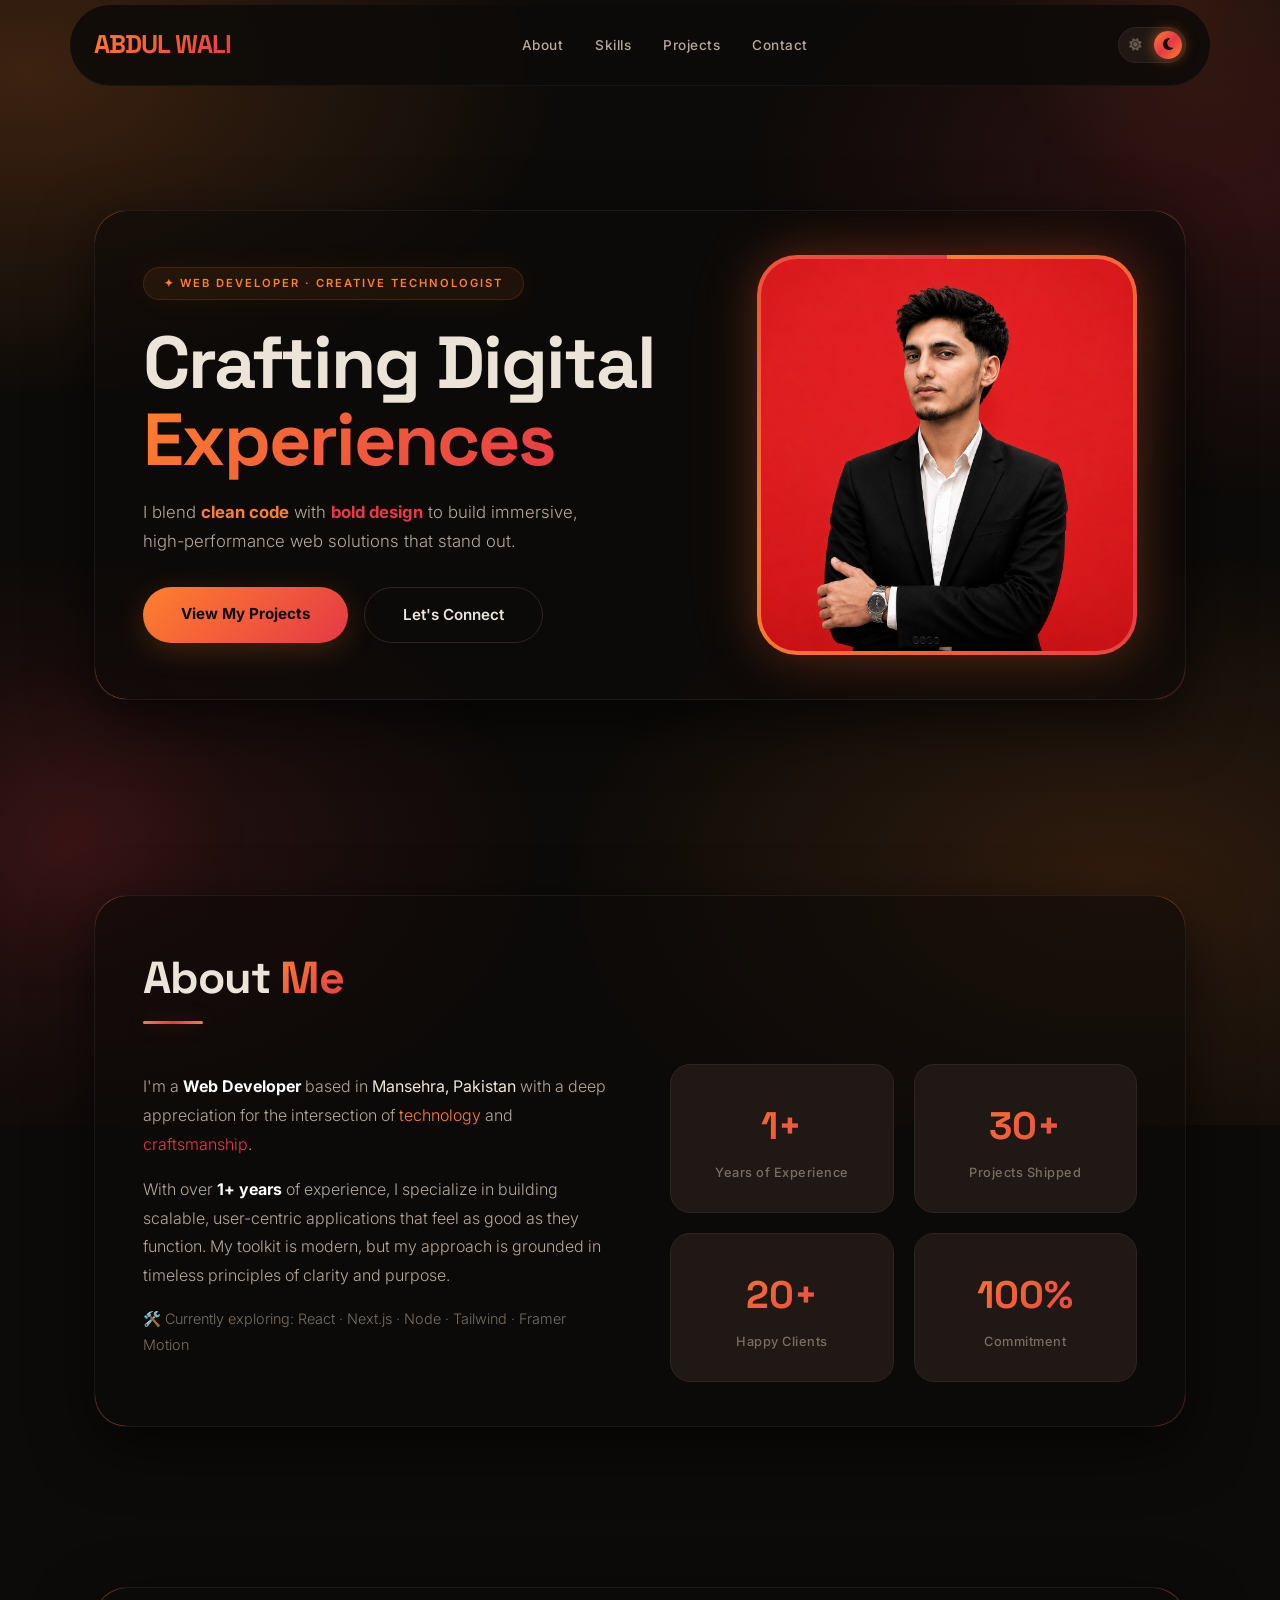
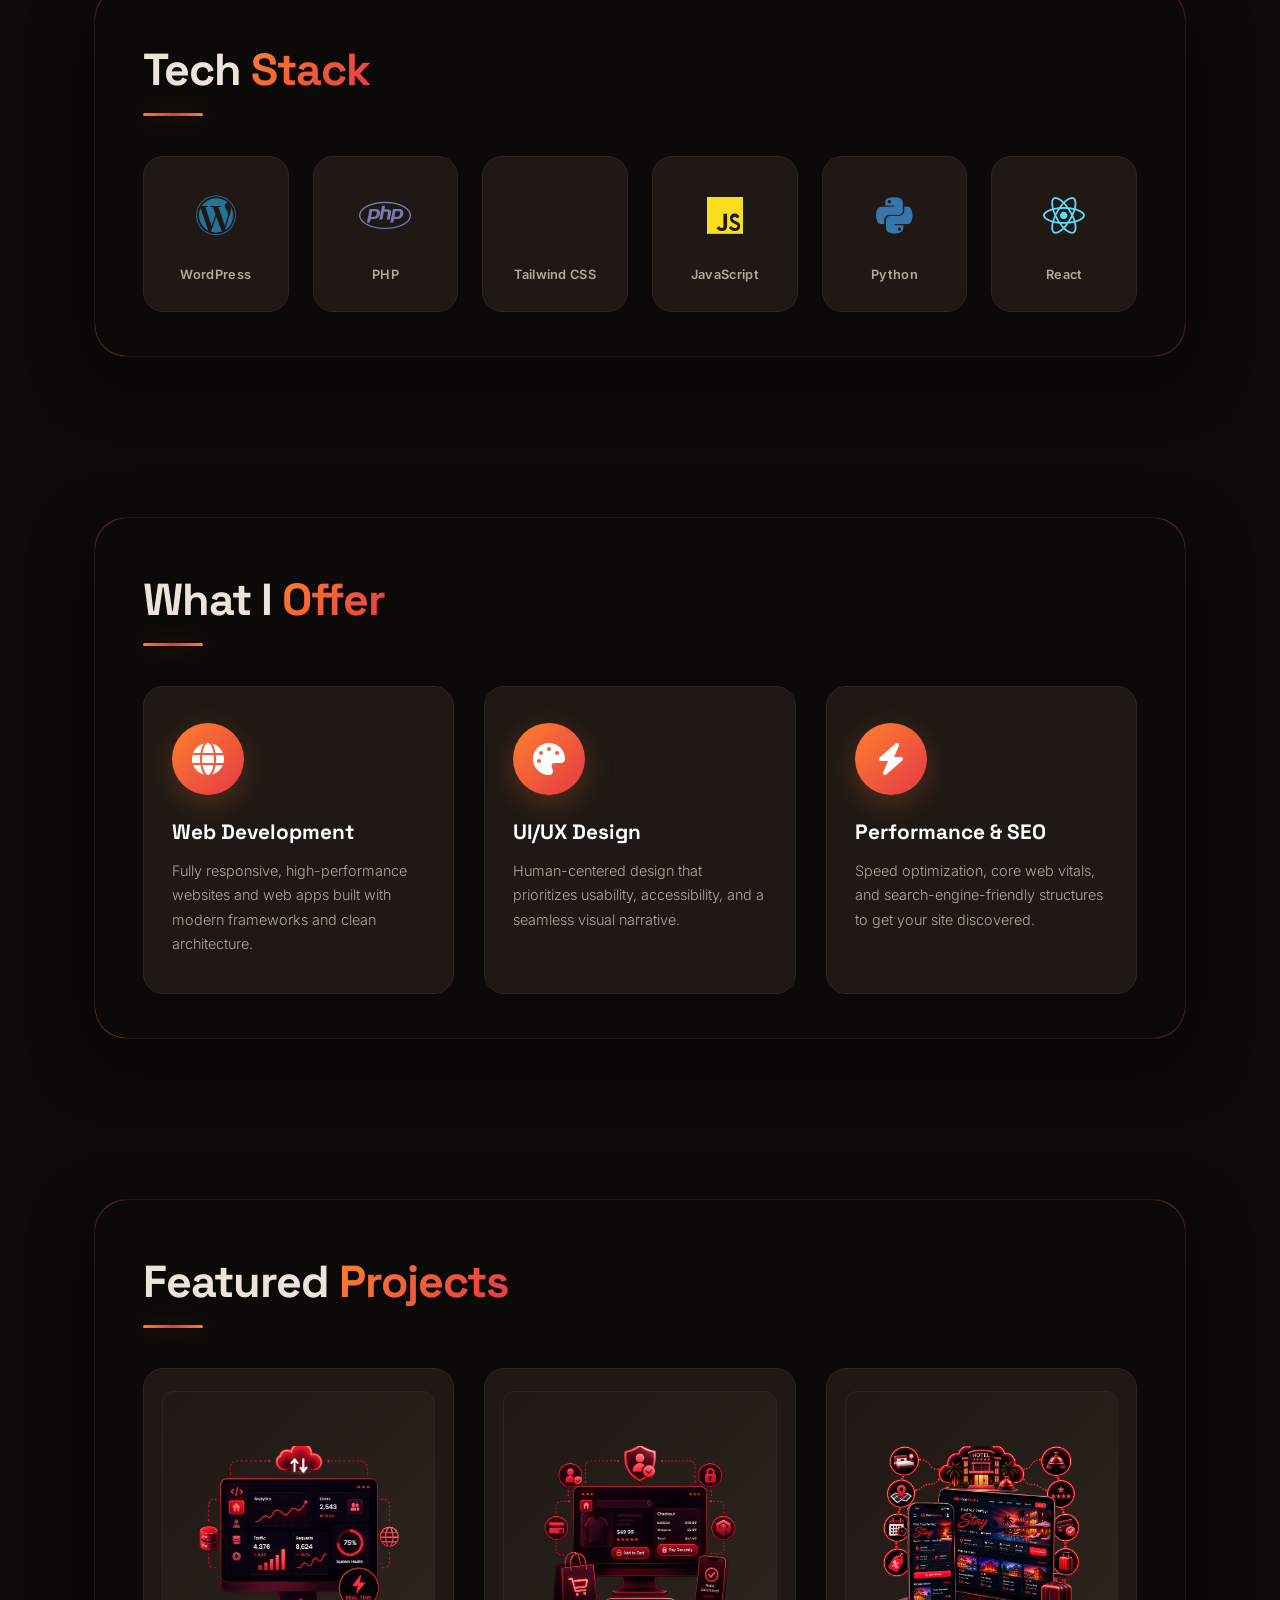
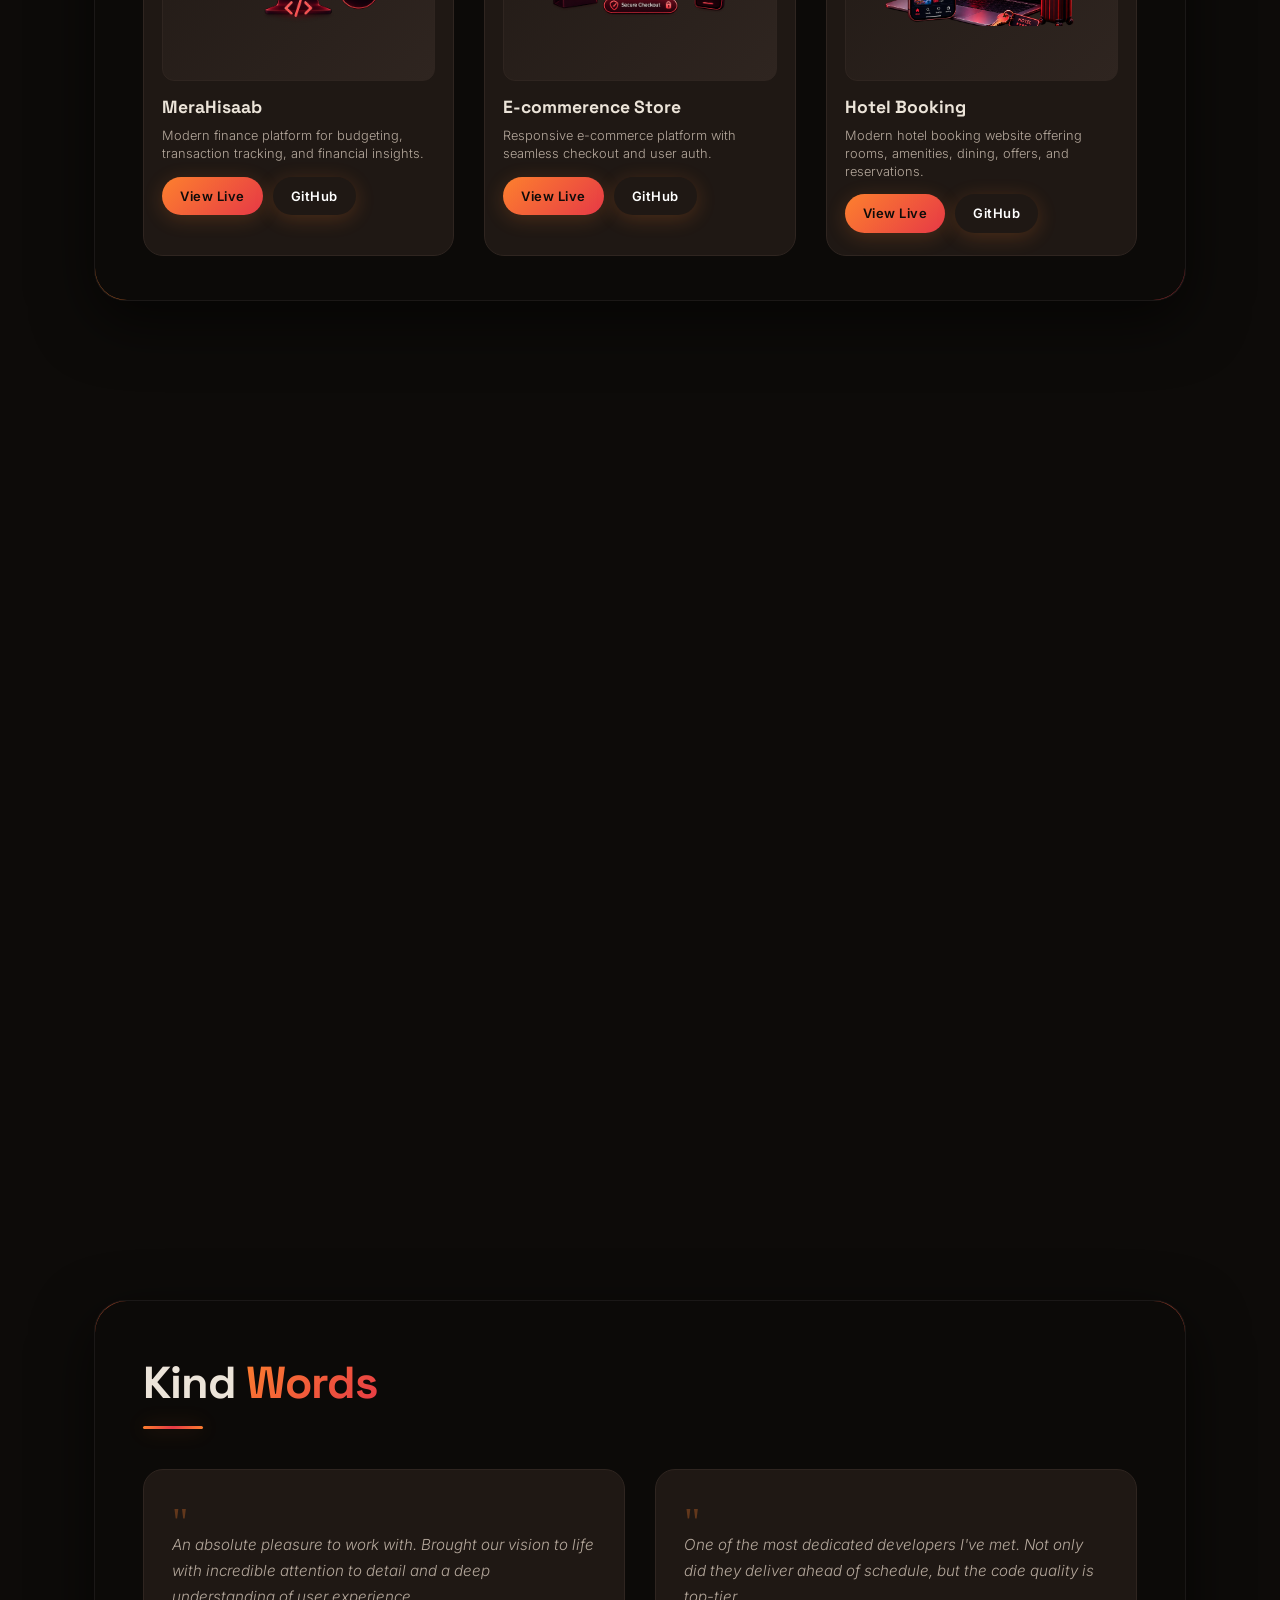
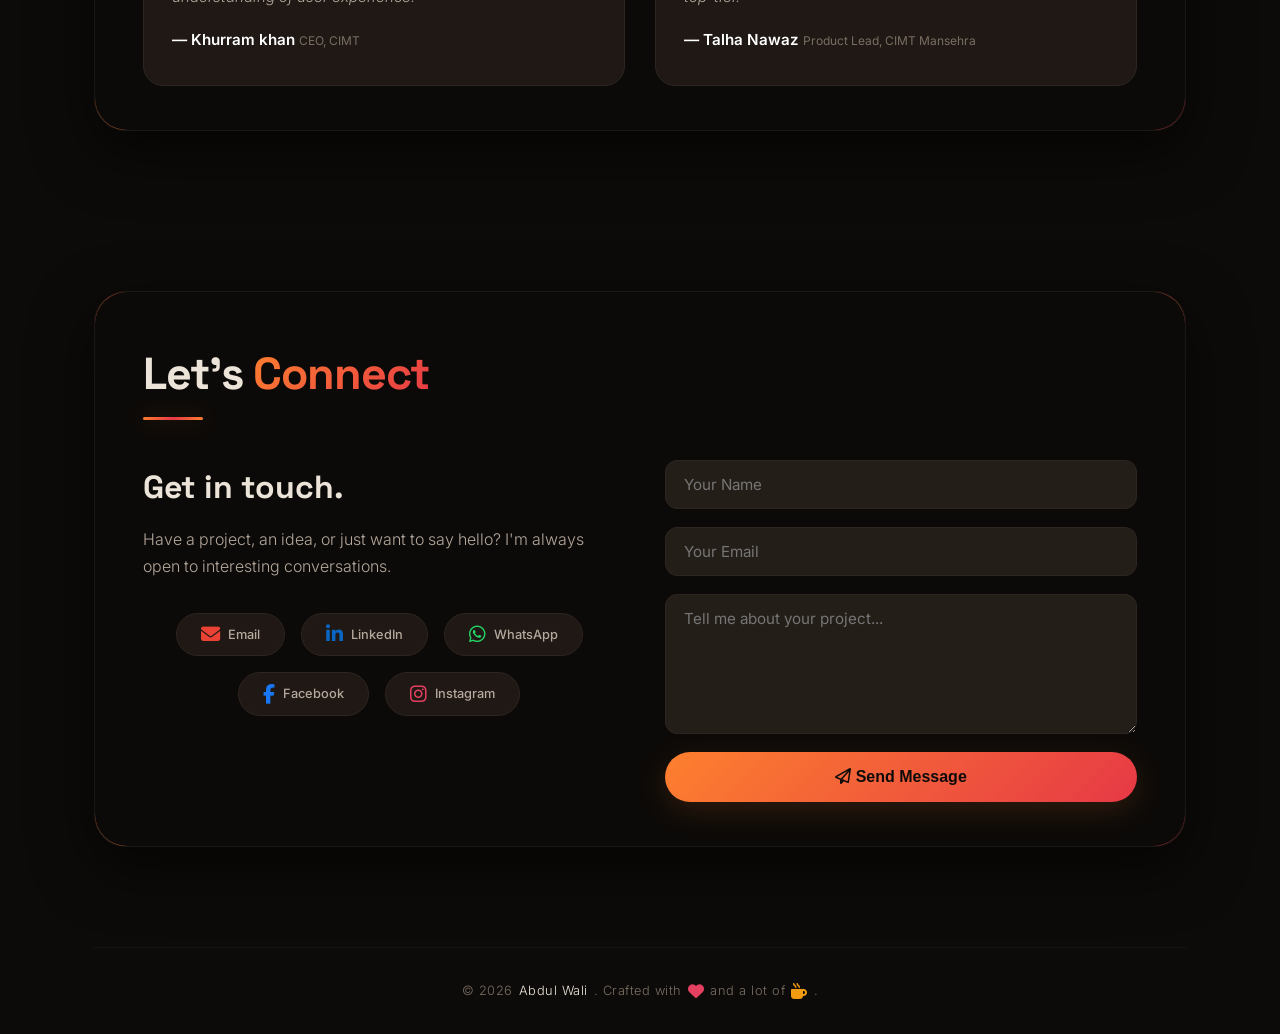
==== commit 30dbfd47: "Update index.html" ====
--- a/index.html
+++ b/index.html
@@ -228,7 +228,7 @@
                         <h3>MeraHisaab</h3>
                         <p>Modern finance platform for budgeting, transaction tracking, and financial insights.</p>
                         <div class="project-buttons">
-                            <a href="https://abdulwkhan449-cpu.github.io/MeraHisaab/" target="_blank" rel="noopener noreferrer" class="btn-live">View Live</a>
+                            <a href="https://merahissab.vercel.app/index.html" target="_blank" rel="noopener noreferrer" class="btn-live">View Live</a>
                             <a href="https://github.com/abdulwkhan449-cpu/MeraHisaab" target="_blank" rel="noopener noreferrer" class="btn-github">GitHub</a>
                         </div>
                     </div>
--- a/index.css
+++ b/index.css
@@ -22,7 +22,6 @@
     box-sizing: border-box;
 }
 html {
-    /* scroll-behavior removed – JS handles smooth scroll */
     margin: 0;
     padding: 0;
     overflow-x: hidden;
@@ -60,7 +59,7 @@
 .container {
     max-width: 1140px;
     margin: 0 auto;
-    padding: 95px 24px 0;   /* 🎯 nav height + top + gap */
+    padding: 95px 24px 0;
 }
 section {
     padding: 80px 0;
@@ -286,7 +285,7 @@
     justify-content: space-between;
     align-items: center;
 
-    /* 🎯 FIXED – hamesha screen par rahega */
+    /* FIXED – hamesha screen par */
     position: fixed;
     top: 5px;
     left: 50%;
@@ -305,21 +304,18 @@
 
     transition: transform 0.9s cubic-bezier(0.22, 1, 0.36, 1),
                 background 0.7s ease,
-                backdrop-filter 0.7s ease,
                 box-shadow 0.7s ease,
                 border-color 0.7s ease,
                 border-radius 0.7s ease;
-    will-change: transform, background, backdrop-filter, box-shadow;
+    will-change: transform, background, box-shadow;
     box-shadow: 0 4px 30px rgba(0, 0, 0, 0);
     -webkit-font-smoothing: antialiased;
     -moz-osx-font-smoothing: grayscale;
     text-rendering: optimizeLegibility;
 }
 nav.scrolled {
-    transform: translateX(-50%) translateY(8px);   /* 🎯 center + slide down */
+    transform: translateX(-50%) translateY(8px);
     background: rgba(13, 11, 9, 0.94);
-    backdrop-filter: blur(12px);
-    -webkit-backdrop-filter: blur(12px);
     box-shadow: 0 8px 50px rgba(0, 0, 0, 0.35);
     border-color: rgba(255, 255, 255, 0.06);
     border-radius: 40px;
@@ -1250,11 +1246,11 @@
         padding: 12px 16px;
         border-radius: 30px;
         justify-content: space-between;
-        width: calc(100% - 32px);        /* 🎯 16px on each side */
+        width: calc(100% - 32px);
         transition: z-index 0s;
     }
     nav.scrolled {
-        transform: translateX(-50%) translateY(6px);   /* 🎯 */
+        transform: translateX(-50%) translateY(6px);
         border-radius: 24px;
     }
     .hamburger {
@@ -1401,6 +1397,10 @@
         height: 160px;
     }
 
+    .container {
+        padding-top: 85px;
+    }
+
     .loader-container {
         gap: 18px;
         padding: 20px;
@@ -1414,18 +1414,12 @@
         font-size: 0.7rem;
         letter-spacing: 4px;
     }
-        .container {
-        padding-top: 85px;    /* 🎯 chhota nav on mobile */
-    }
 }
 
 @media (max-width: 480px) {
     .about-stats {
         grid-template-columns: 1fr;
     }
-       .container {
-        padding-top: 80px;
-    }
     .skills-grid {
         grid-template-columns: repeat(2, 1fr);
     }
@@ -1445,7 +1439,7 @@
         padding: 20px 14px;
     }
     nav.scrolled {
-        transform: translateX(-50%) translateY(4px);   /* 🎯 */
+        transform: translateX(-50%) translateY(4px);
         border-radius: 20px;
     }
     .form-success {
@@ -1464,6 +1458,10 @@
     }
     .project-card .thumb {
         height: 140px;
+    }
+
+    .container {
+        padding-top: 80px;
     }
 
     .ai-solutions-grid {
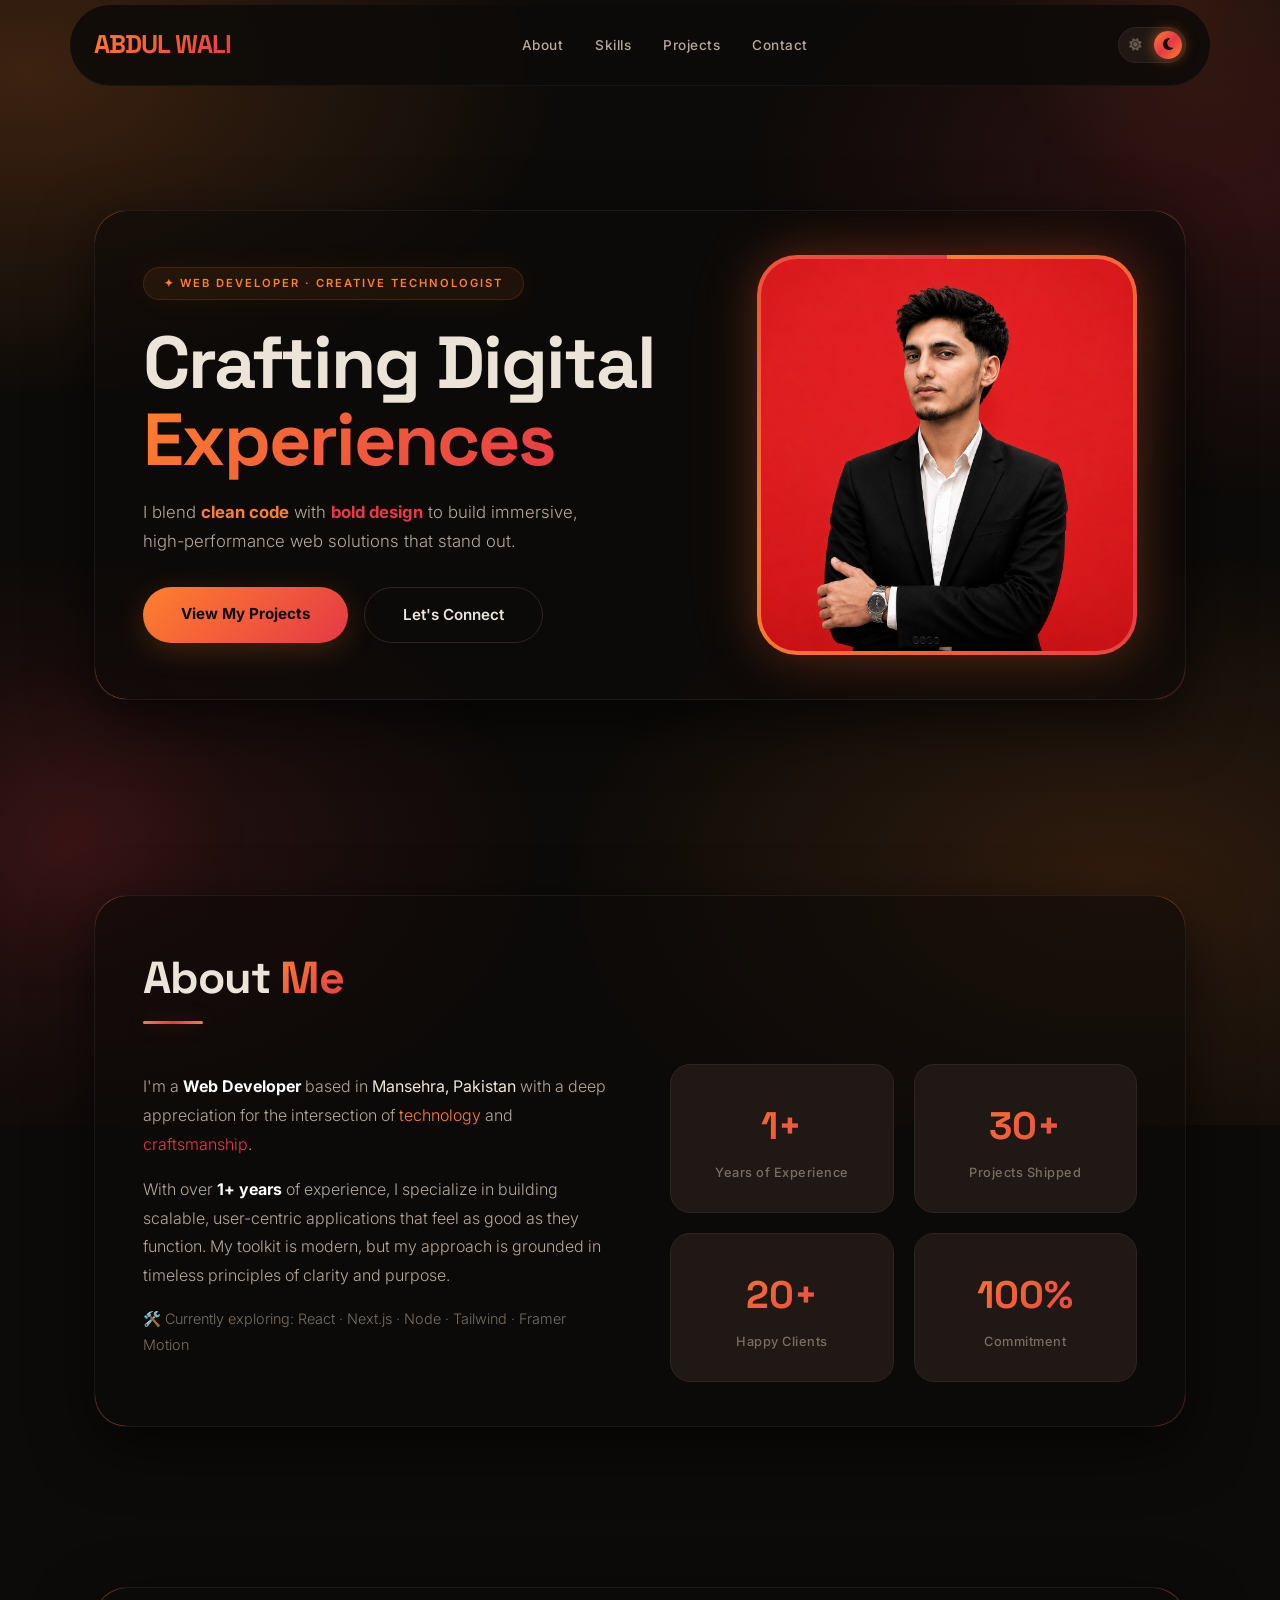
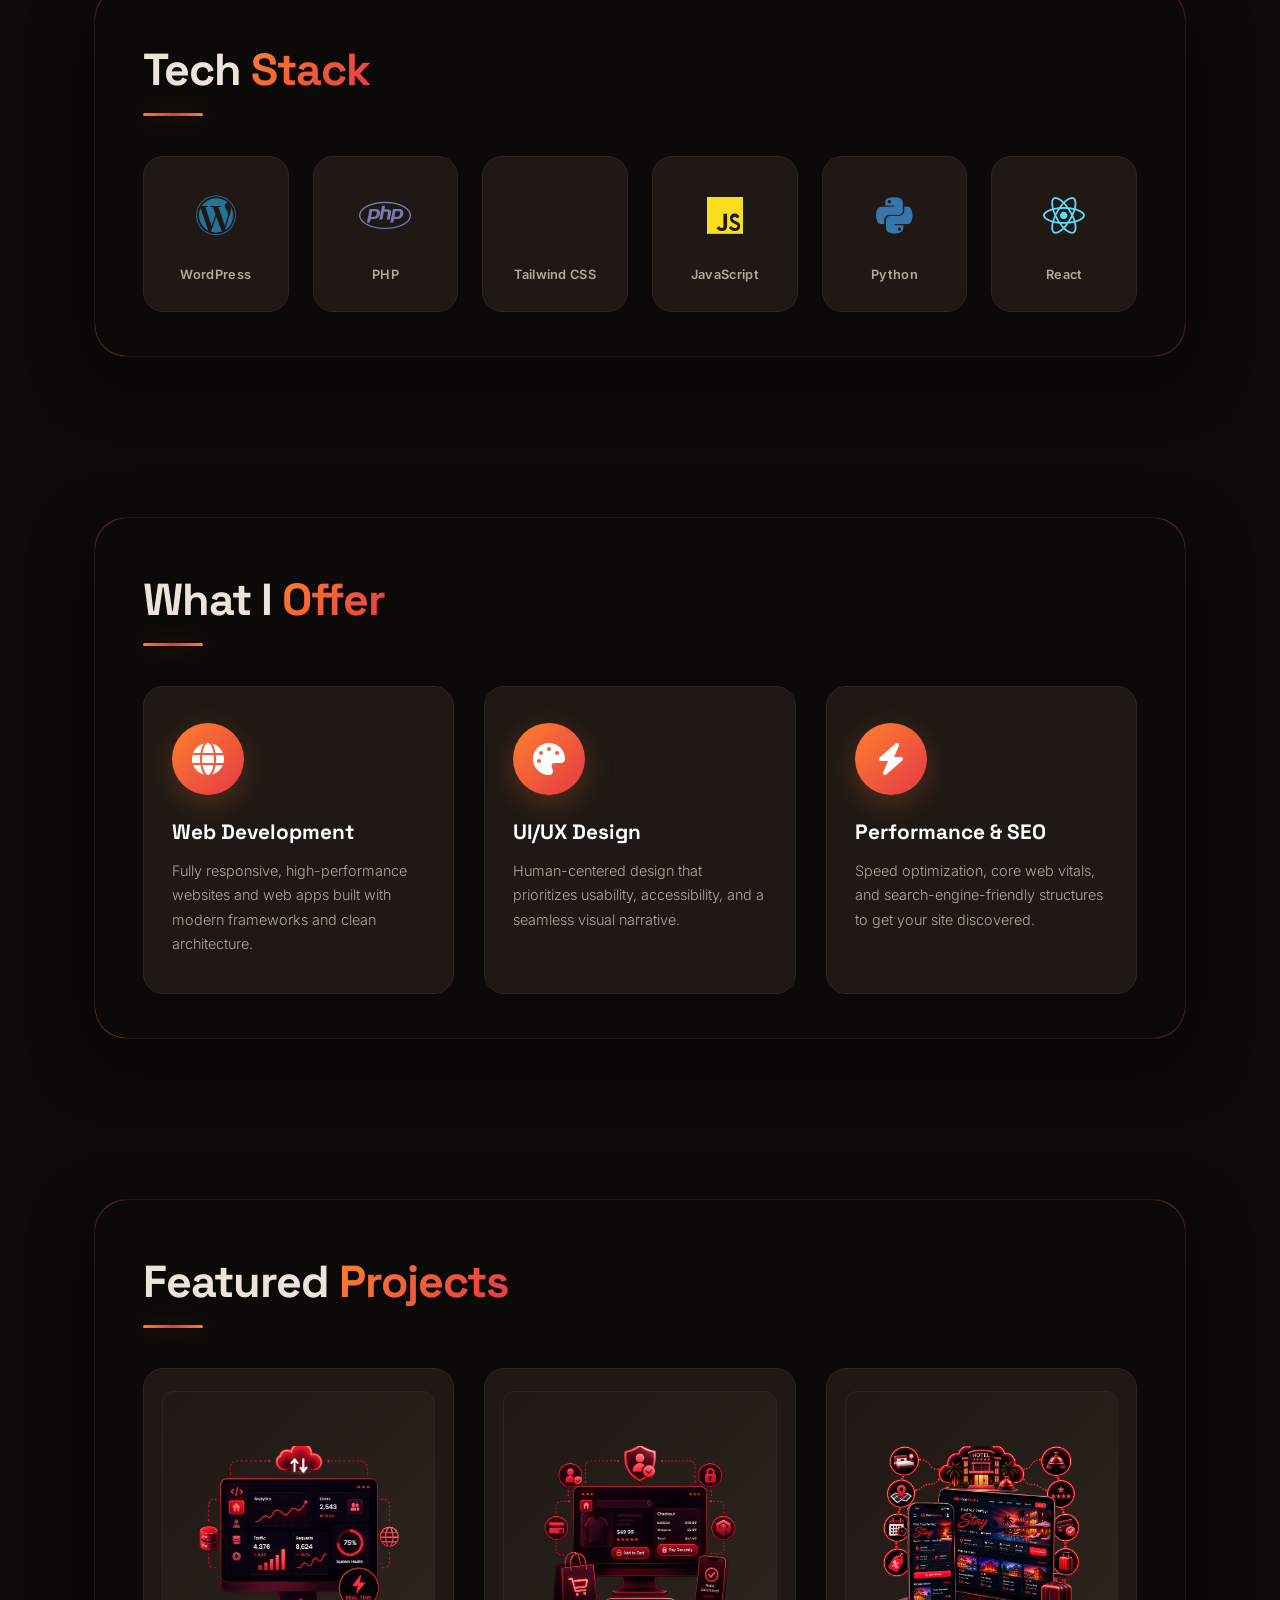
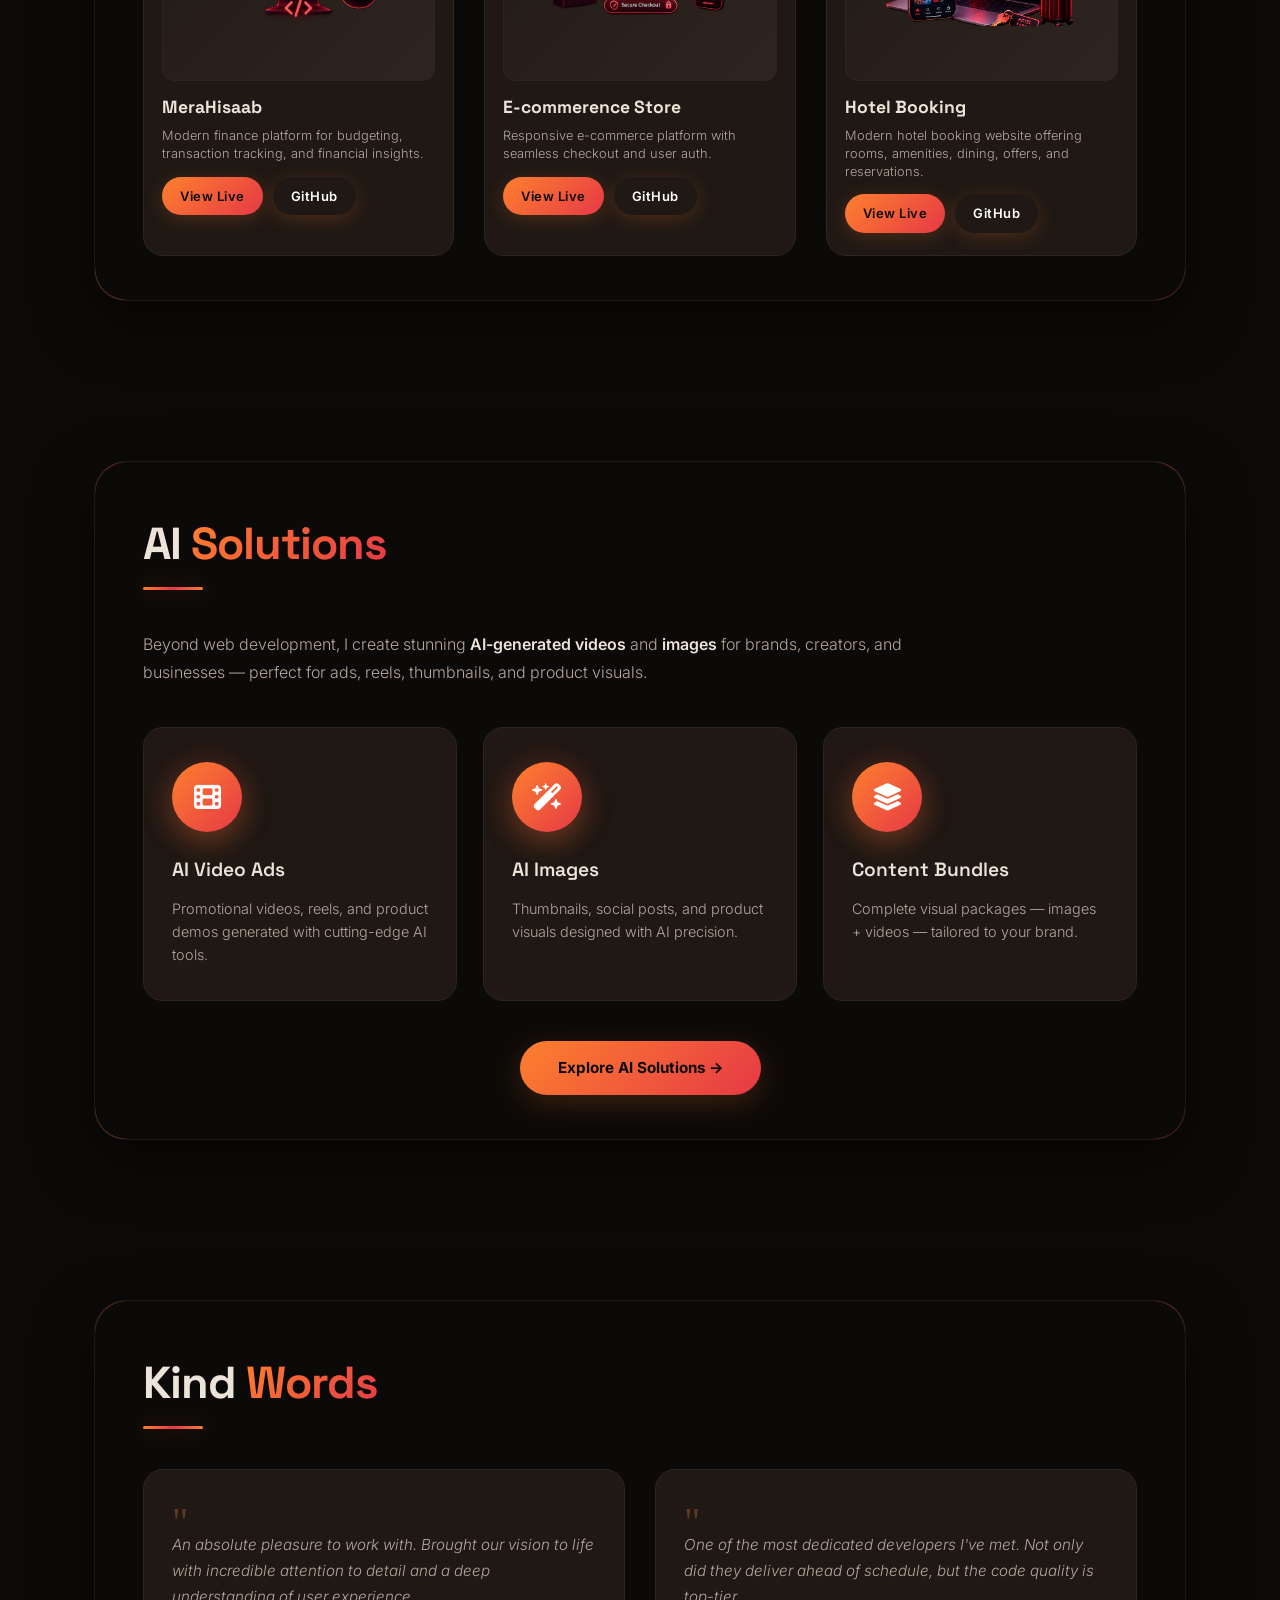
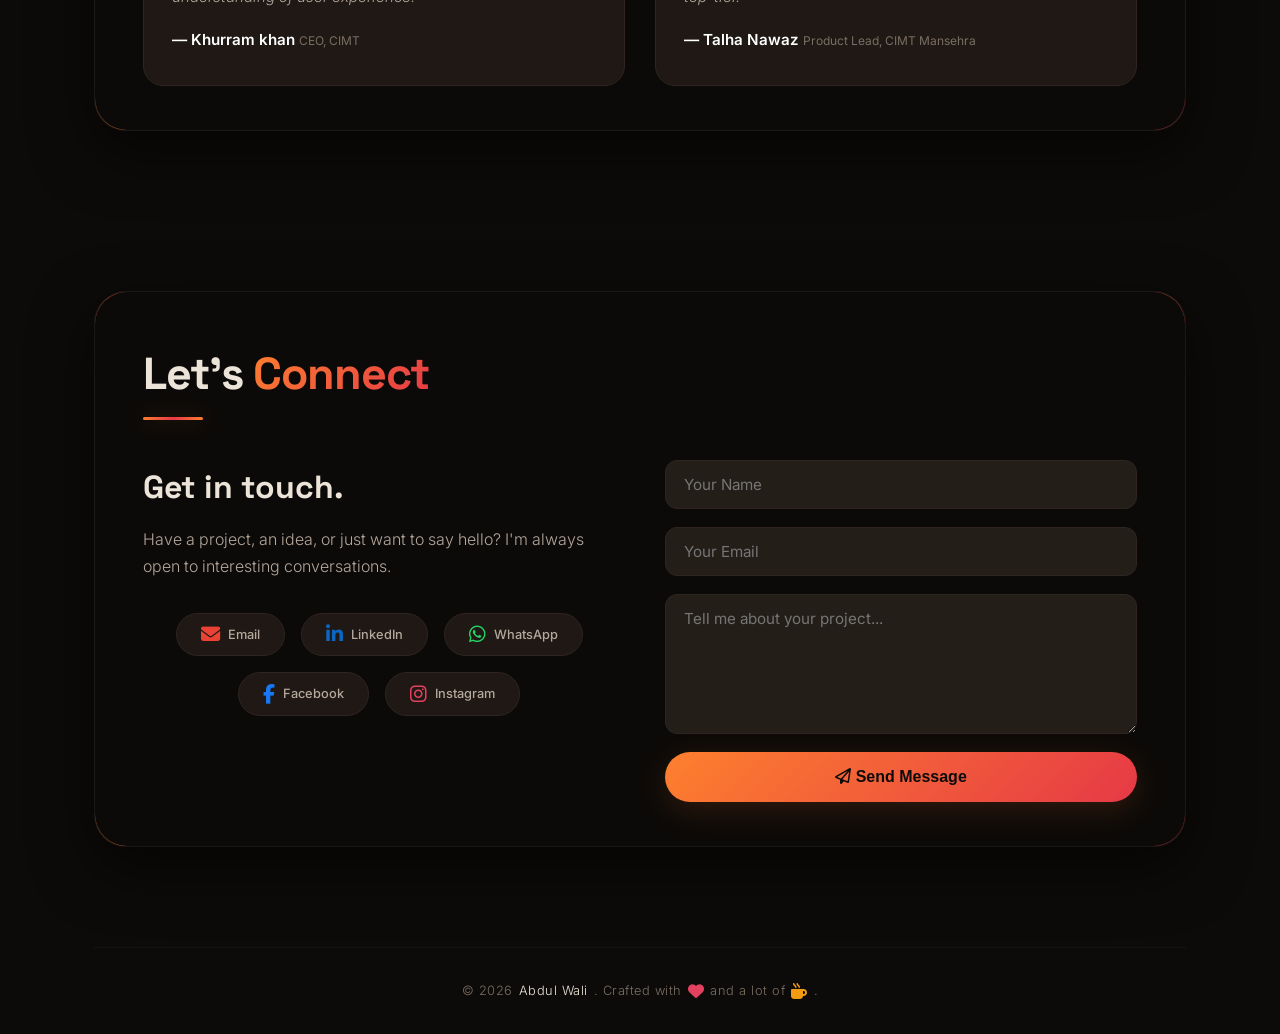
==== commit 83a91b33: "Update index.html" ====
--- a/index.html
+++ b/index.html
@@ -70,7 +70,7 @@
 
         <!-- ===== NAVIGATION ===== -->
         <nav id="navbar">
-            <div class="logo">ABDUL WALI</div>
+            <a href="https://abdulwali.vercel.app/" class="logo" style="text-decoration:none;">ABDUL WALI</a>
             <button class="hamburger" id="hamburger" aria-label="Toggle navigation">
                 <i class="fas fa-bars"></i>
             </button>
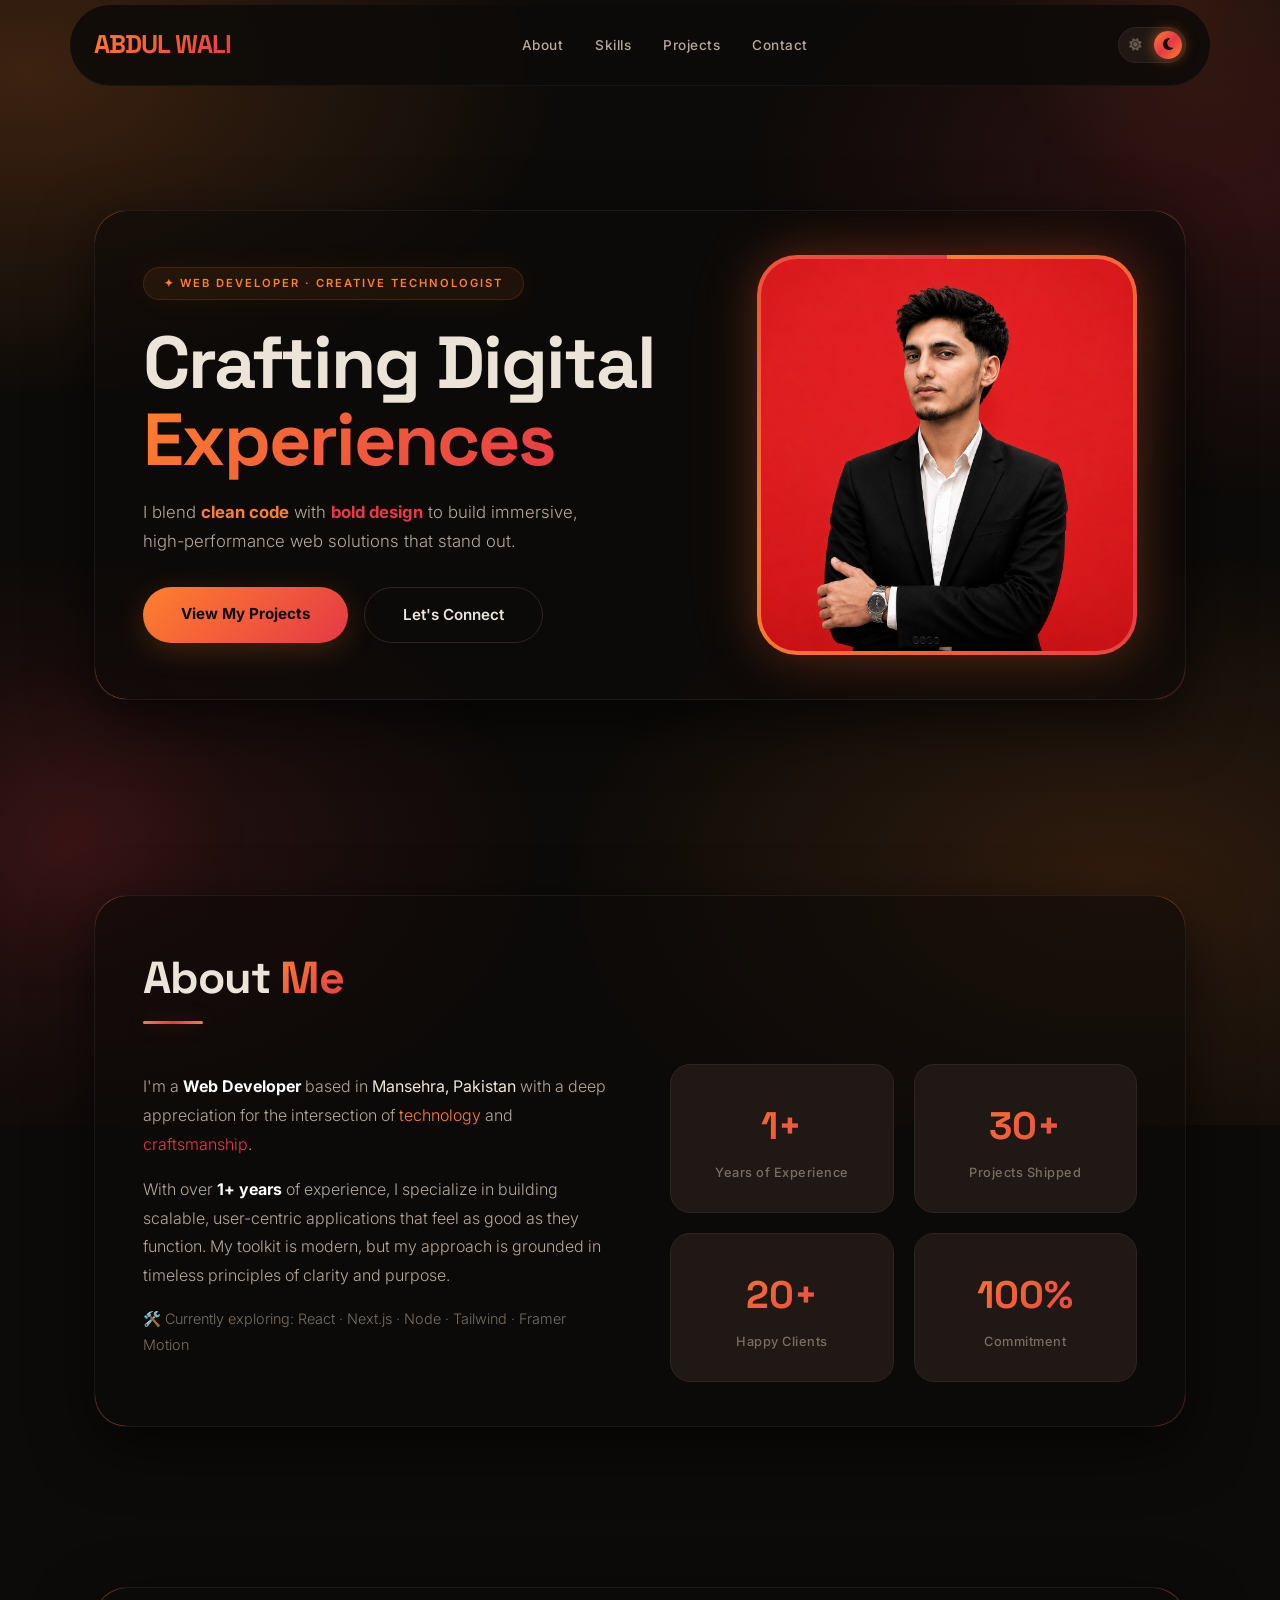
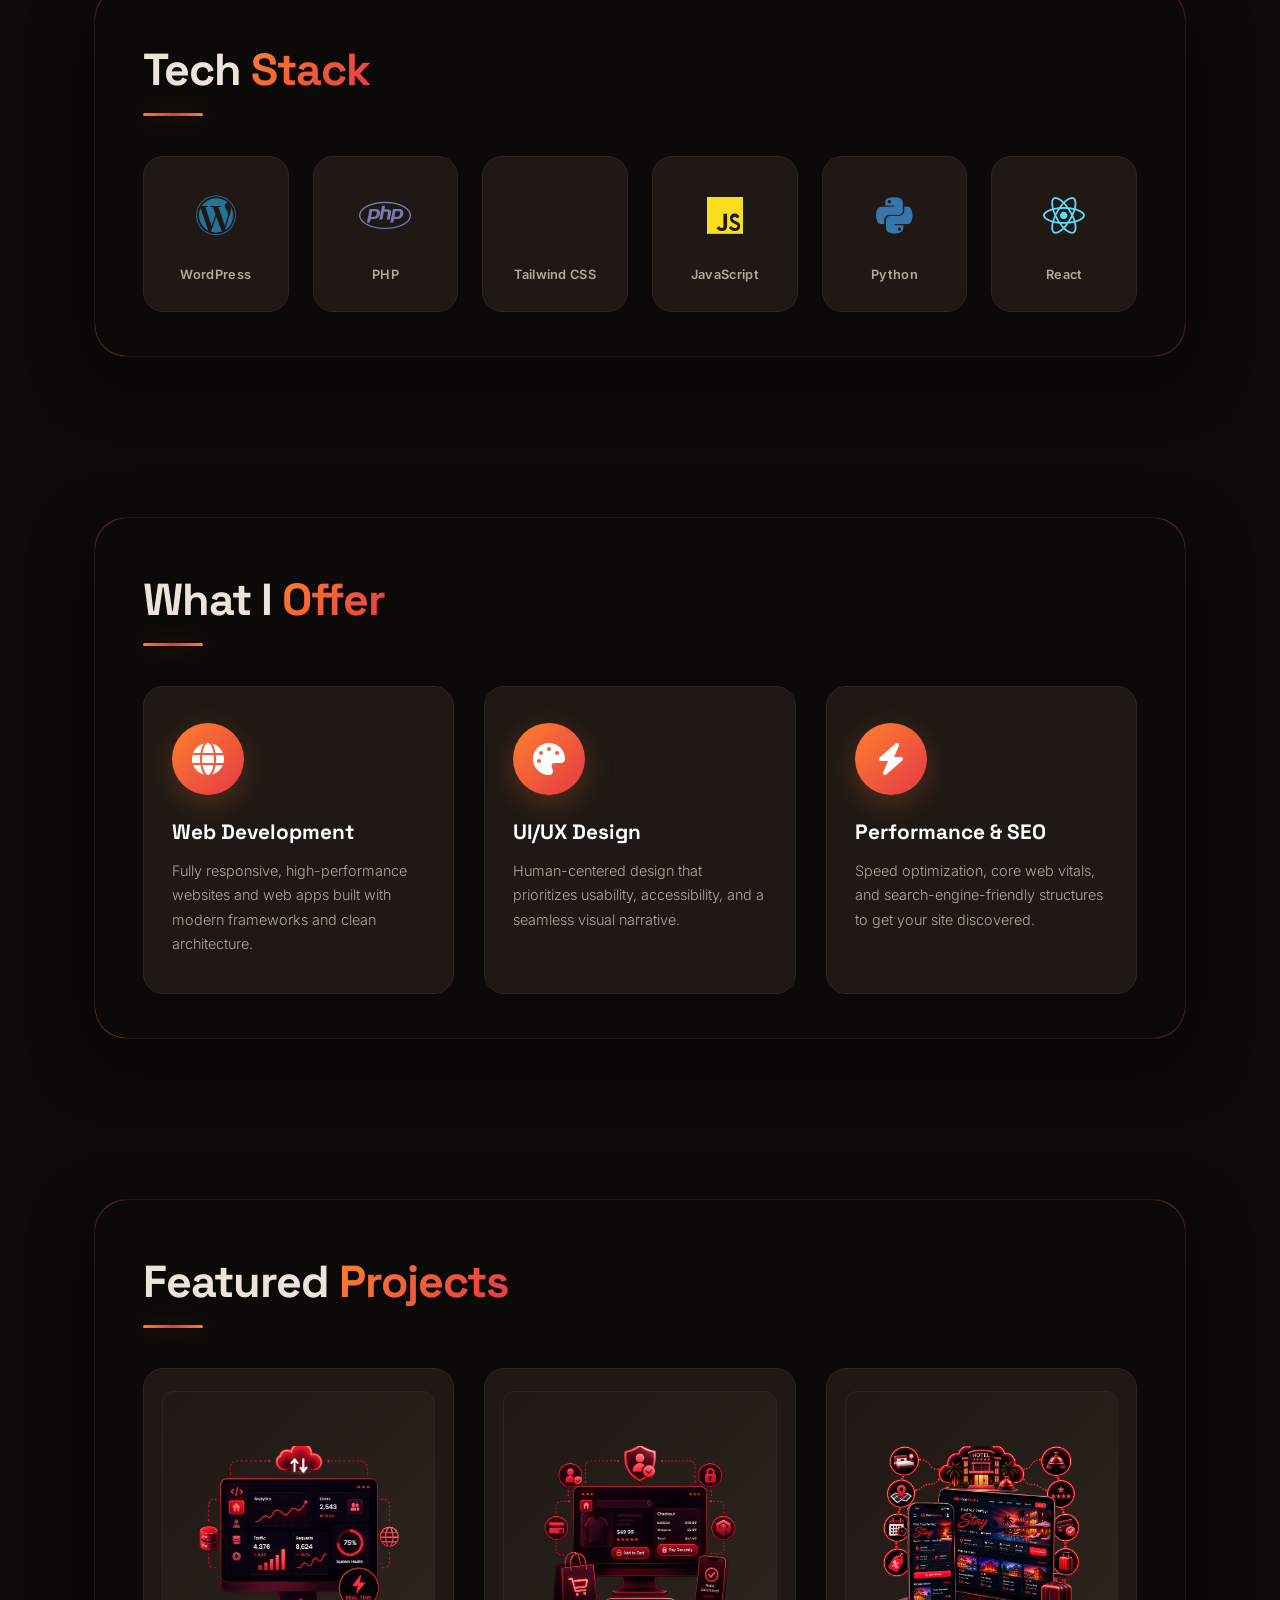
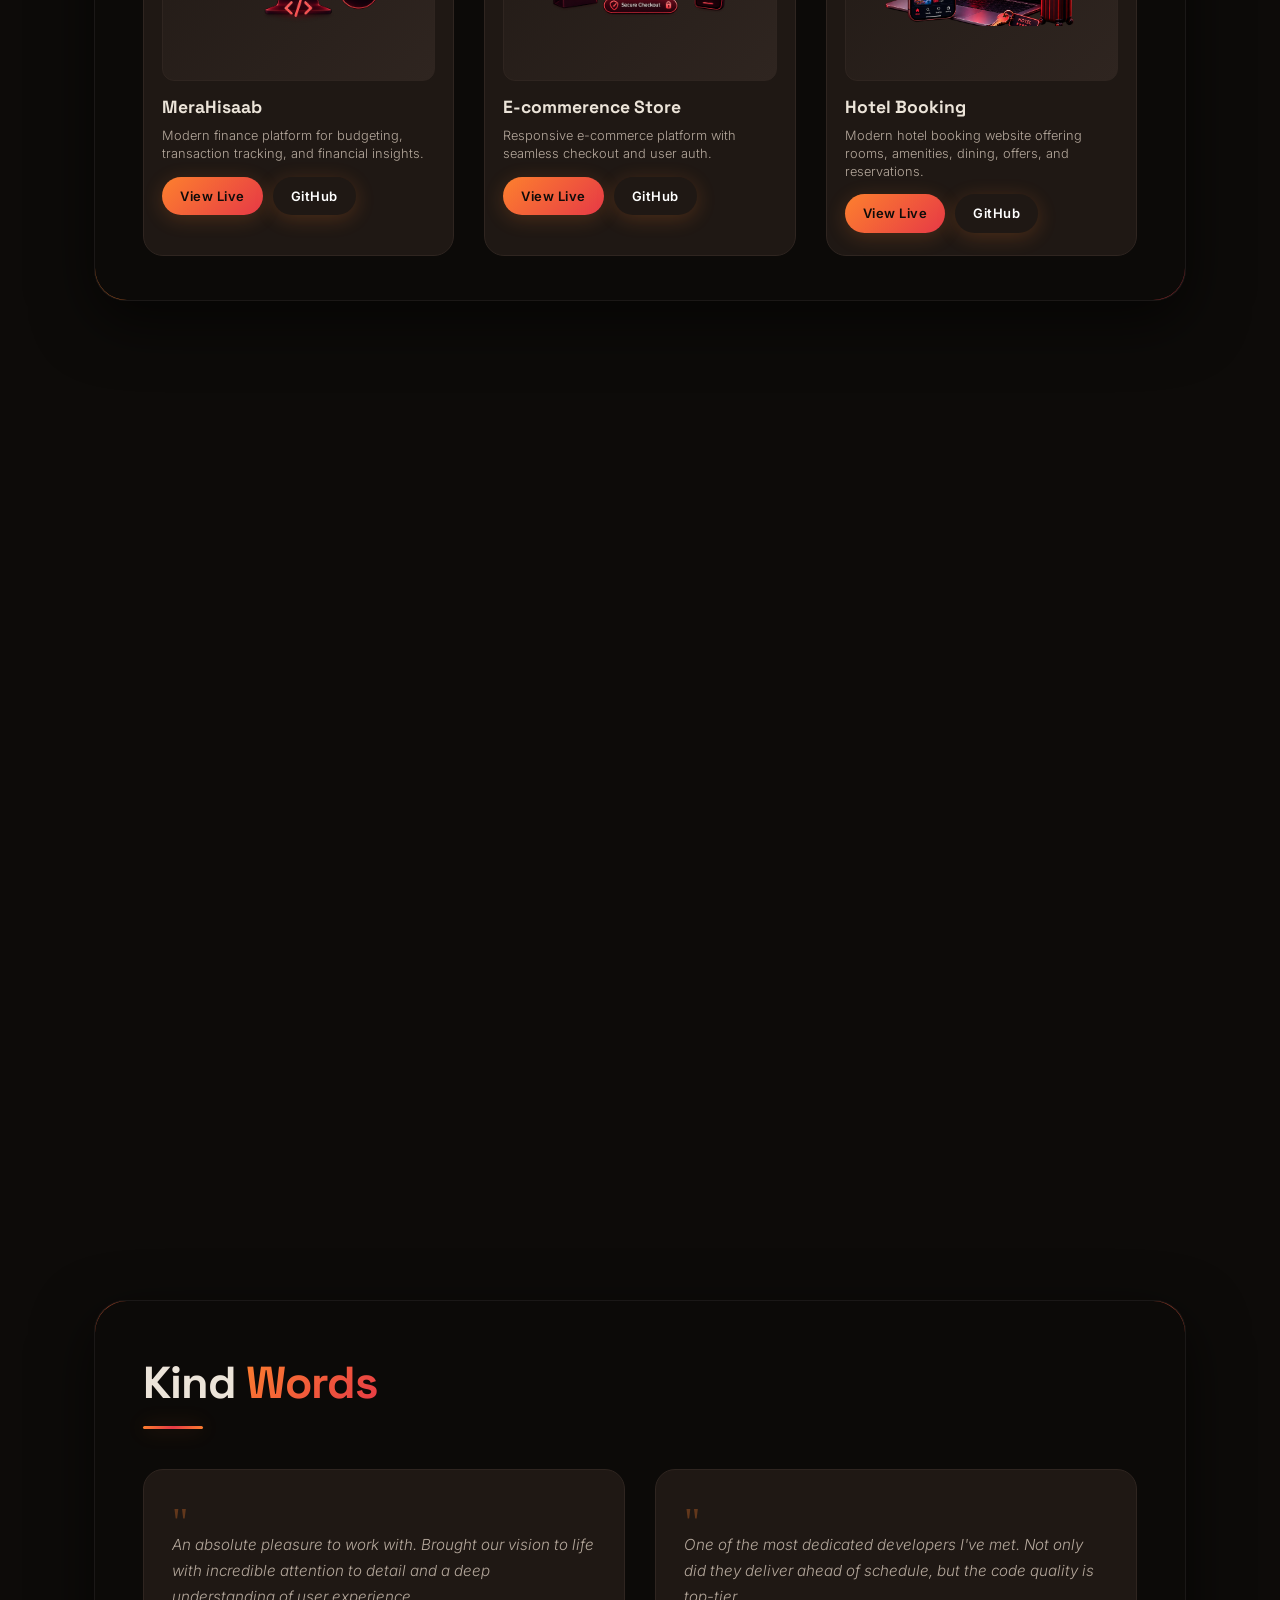
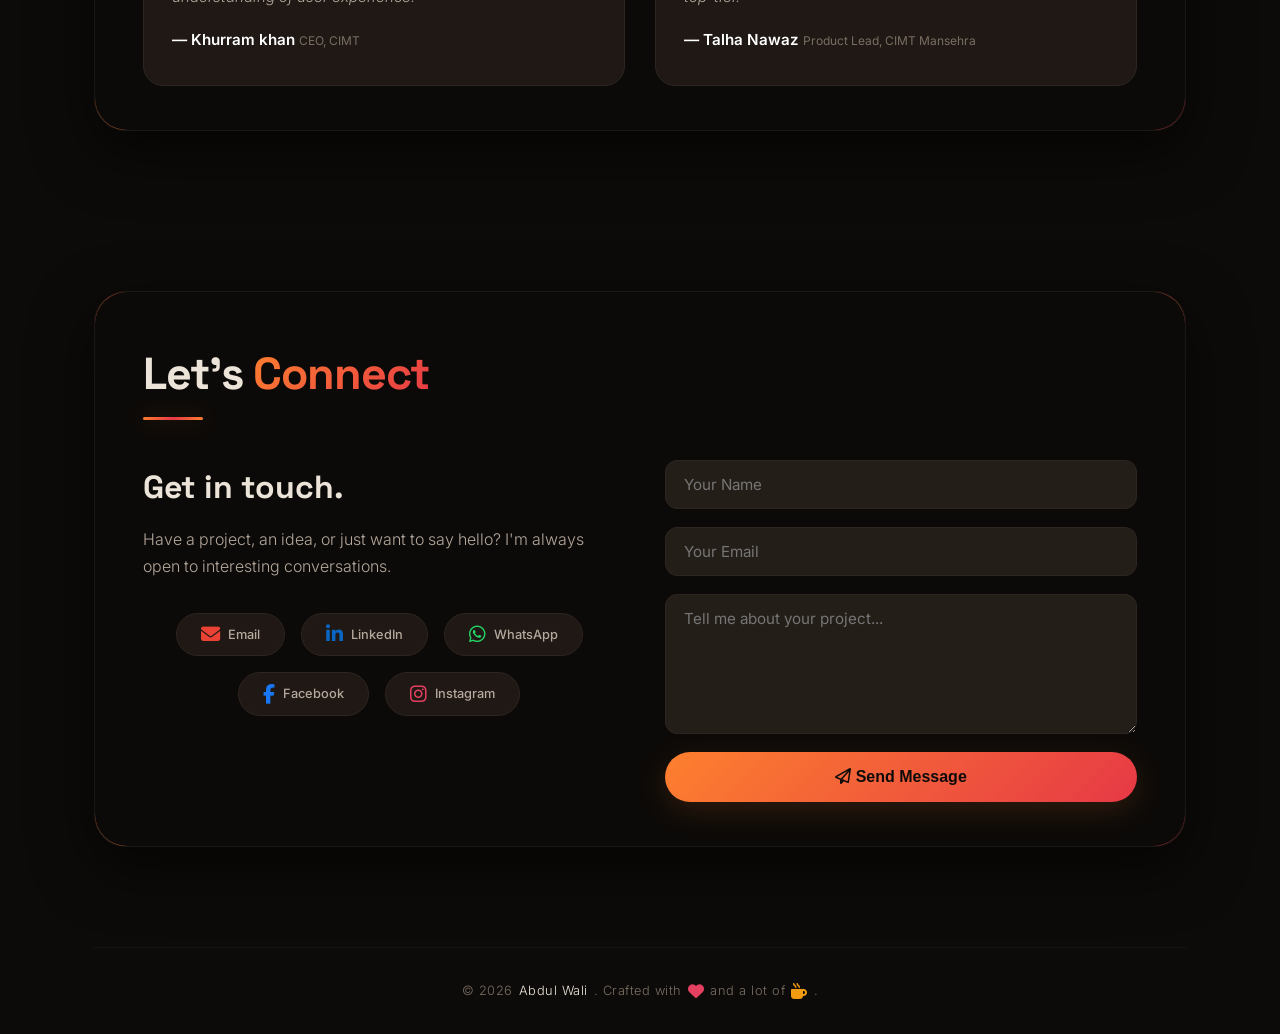
==== commit a8bfec74: "Update index.html" ====
--- a/index.html
+++ b/index.html
@@ -331,10 +331,14 @@
                             I'm always open to interesting conversations.
                         </p>
                         <div class="social-links">
-                            <a href="https://mail.google.com/mail/u/0/#inbox?compose=new" class="social-link" aria-label="Email">
+                            <a href="https://mail.google.com/mail/?view=cm&fs=1&to=abdulwkhan449@gmail.com&su=Project%20Inquiry&body=Hi%20Abdul%2C%0A%0AI%20want%20to%20discuss%20a%20project%20with%20you." 
+                               target="_blank" 
+                               rel="noopener noreferrer"
+                               class="social-link" 
+                               aria-label="Email">
                                 <span class="icon"><i class="fa-solid fa-envelope"></i></span>
                                 Email
-                            </a>
+                            </a>    
                             <a href="https://www.linkedin.com/in/abdul-wali-15829a40a/" target="_blank" class="social-link" aria-label="LinkedIn">
                                 <span class="icon"><i class="fa-brands fa-linkedin-in"></i></span>
                                 LinkedIn
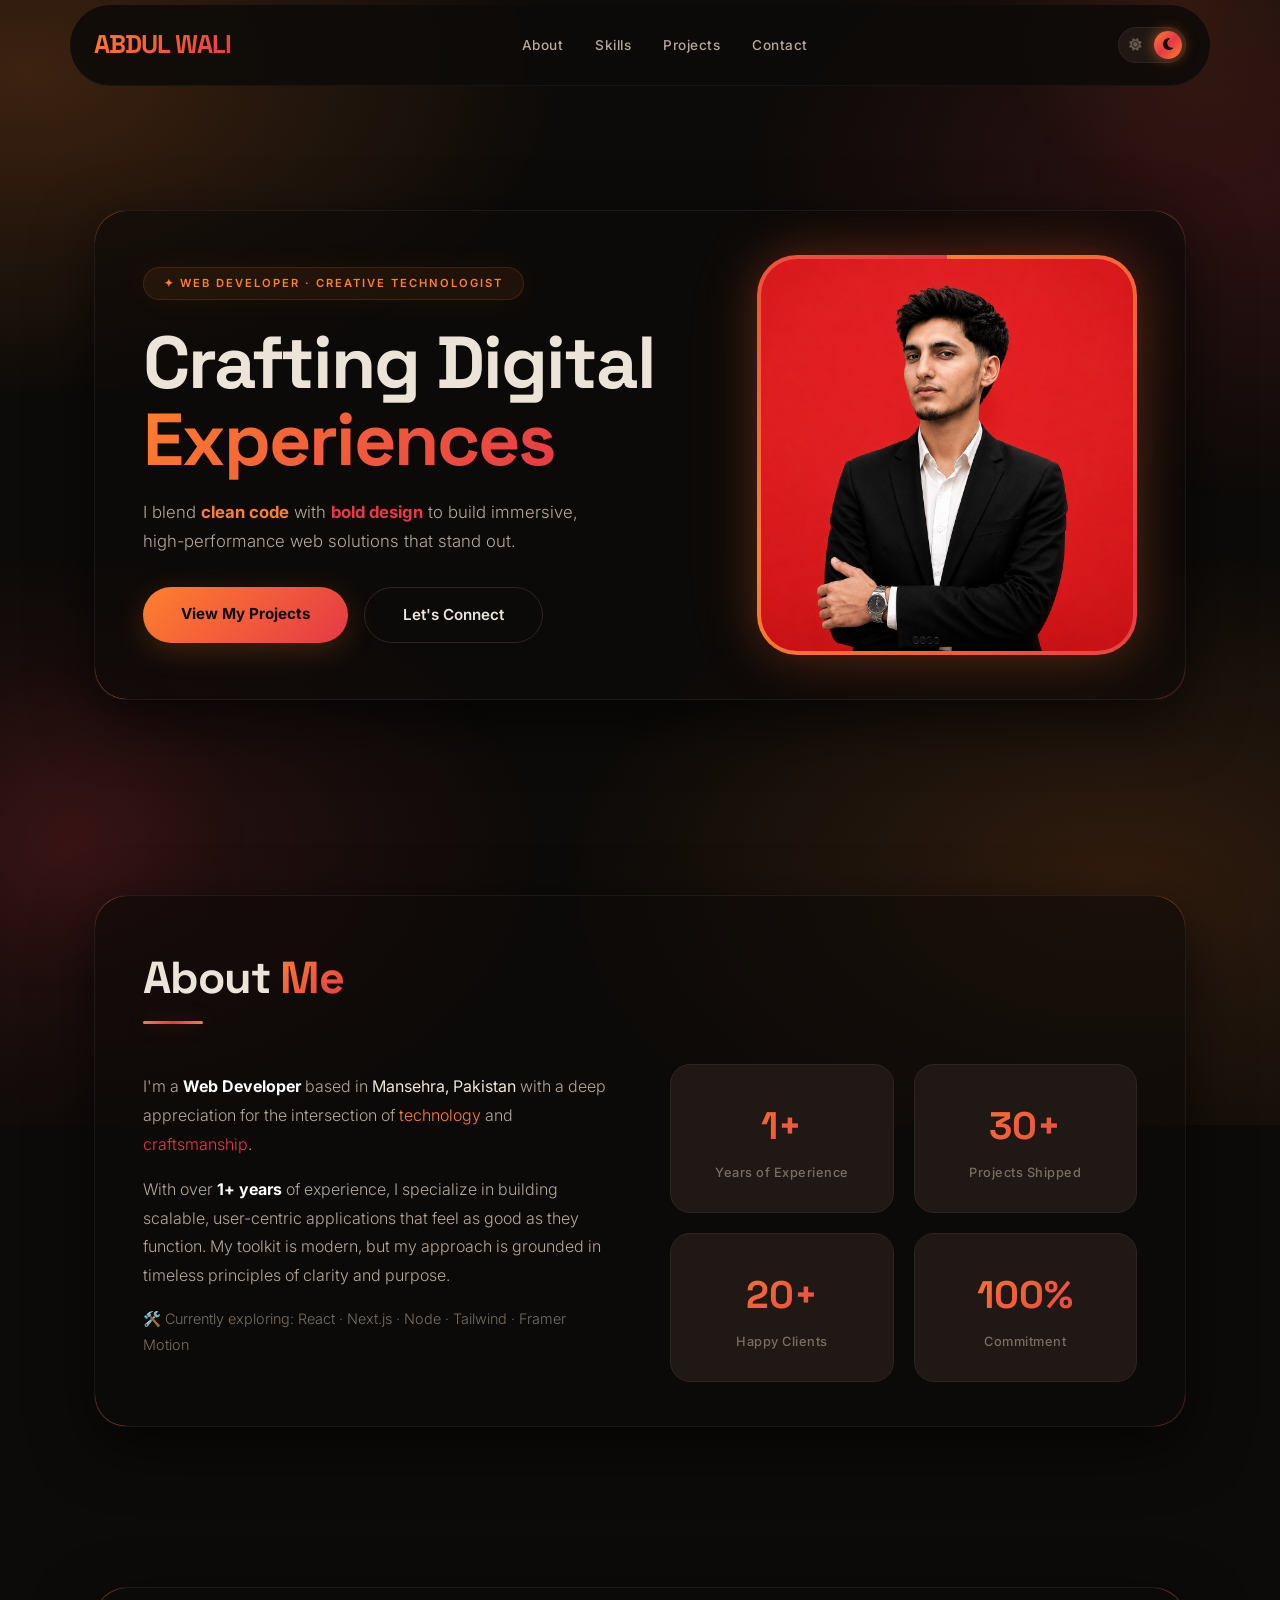
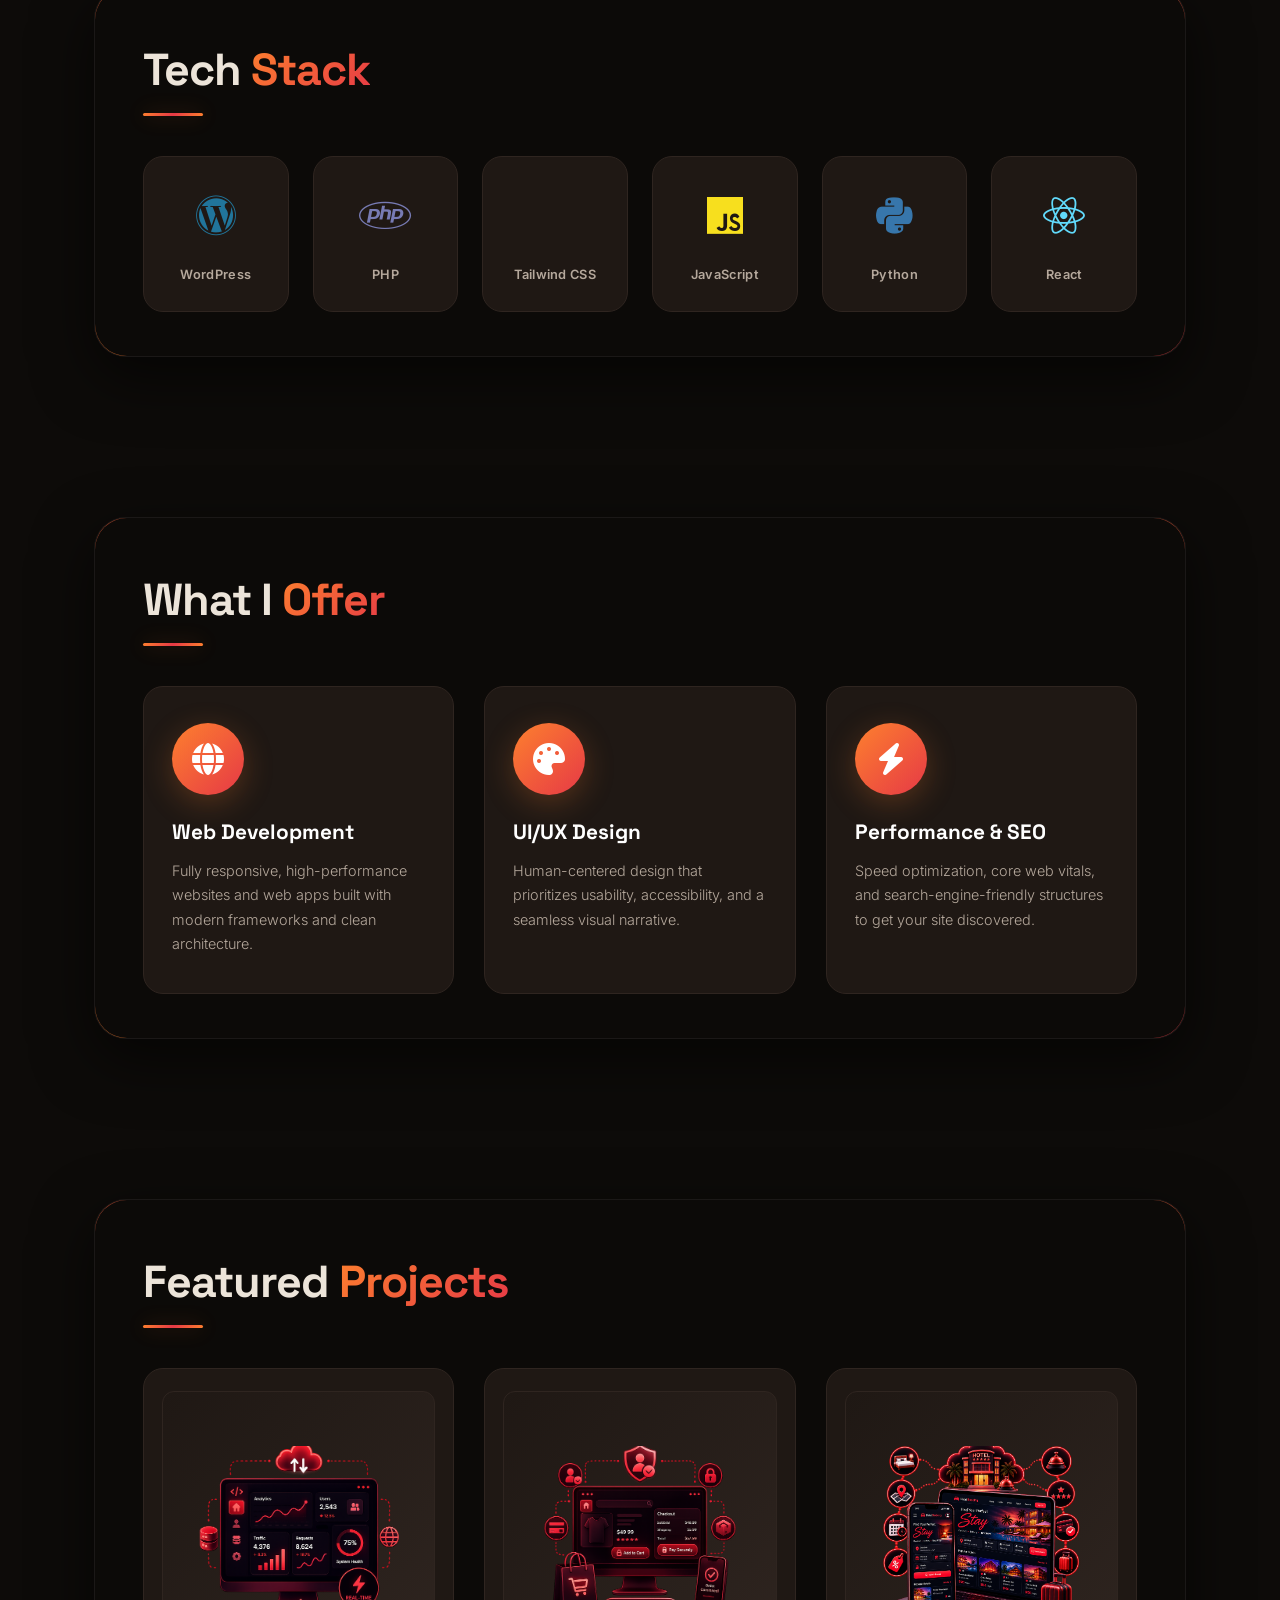
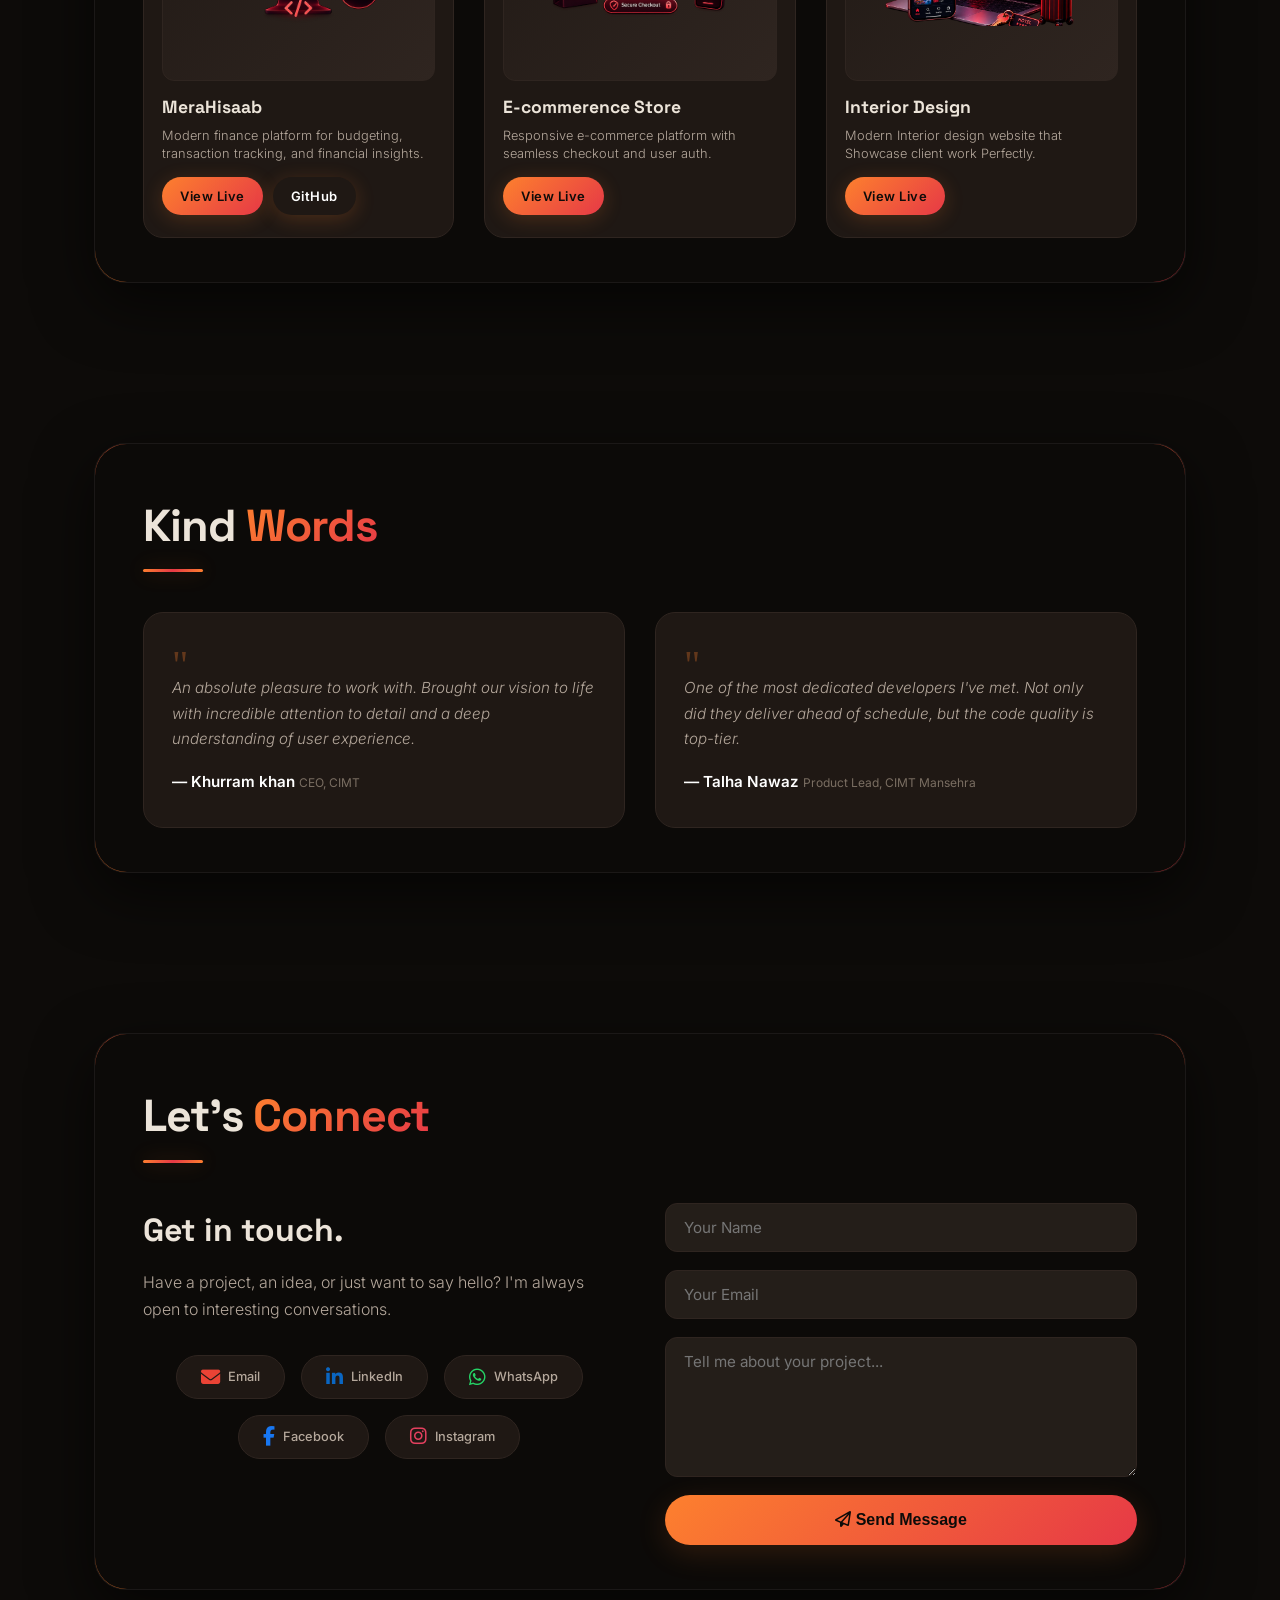
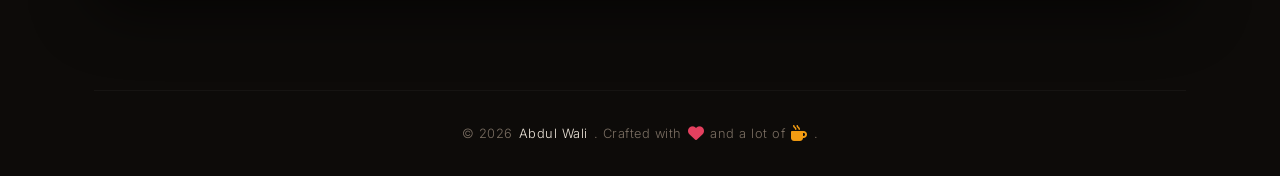
==== commit f086bd47: "Update print statement from 'Hello' to 'Goodbye'" ====
--- a/index.html
+++ b/index.html
@@ -237,25 +237,25 @@
                         <h3>E-commerence Store</h3>
                         <p>Responsive e-commerce platform with seamless checkout and user auth.</p>
                         <div class="project-buttons">
-                            <a href="https://abdulwkhan449-cpu.github.io/Javed-Traders--Baffa/" target="_blank" rel="noopener noreferrer" class="btn-live">View Live</a>
-                            <a href="https://github.com/abdulwkhan449-cpu/Javed-Traders--Baffa" target="_blank" rel="noopener noreferrer" class="btn-github">GitHub</a>
+                            <a href="https://alahmarshop.com/" target="_blank" rel="noopener noreferrer" class="btn-live">View Live</a>
+                           
                         </div>
                     </div>
                     <div class="project-card">
                         <div class="thumb"><img src="./2345.png" alt="WeatherVue" loading="lazy" /></div>
-                        <h3>Hotel Booking </h3>
-                        <p>Modern hotel booking website offering rooms, amenities, dining, offers, and reservations.</p>
+                        <h3> Interior Design </h3>
+                        <p>Modern Interior design website that Showcase client work Perfectly.</p>
                         <div class="project-buttons">
-                            <a href="https://abdulwkhan449-cpu.github.io/Hotel-Booking-/" target="_blank" rel="noopener noreferrer" class="btn-live">View Live</a>
-                            <a href="https://github.com/abdulwkhan449-cpu/Hotel-Booking-/settings/pages" target="_blank" rel="noopener noreferrer" class="btn-github">GitHub</a>
+                            <a href="https://jsstaging.com.au/" target="_blank" rel="noopener noreferrer" class="btn-live">View Live</a>
+                            <!-- <a href="https://github.com/abdulwkhan449-cpu/Hotel-Booking-/settings/pages" target="_blank" rel="noopener noreferrer" class="btn-github">GitHub</a> -->
                         </div>
                     </div>
                 </div>
             </div>
         </section>
         
-        <!-- ===== AI SOLUTIONS SECTION ===== -->
-        <section id="ai-solutions">
+        <!-- <!-- ===== AI SOLUTIONS SECTION ===== -->
+        <!-- <section id="ai-solutions">
             <div class="section-glass reveal">
                 <h2 class="section-title">AI <span class="accent">Solutions</span></h2>
                 <p class="ai-solutions-intro">
@@ -288,9 +288,9 @@
                 </div>
                 <div class="ai-solutions-cta">
                     <a href="./ai-solutions.html" class="btn-primary">Explore AI Solutions →</a>
-                </div>
-            </div>
-        </section>
+                </div> -->
+            <!-- </div>
+        </section> -->
 
         <!-- ===== TESTIMONIALS ===== -->
         <section id="testimonials">
